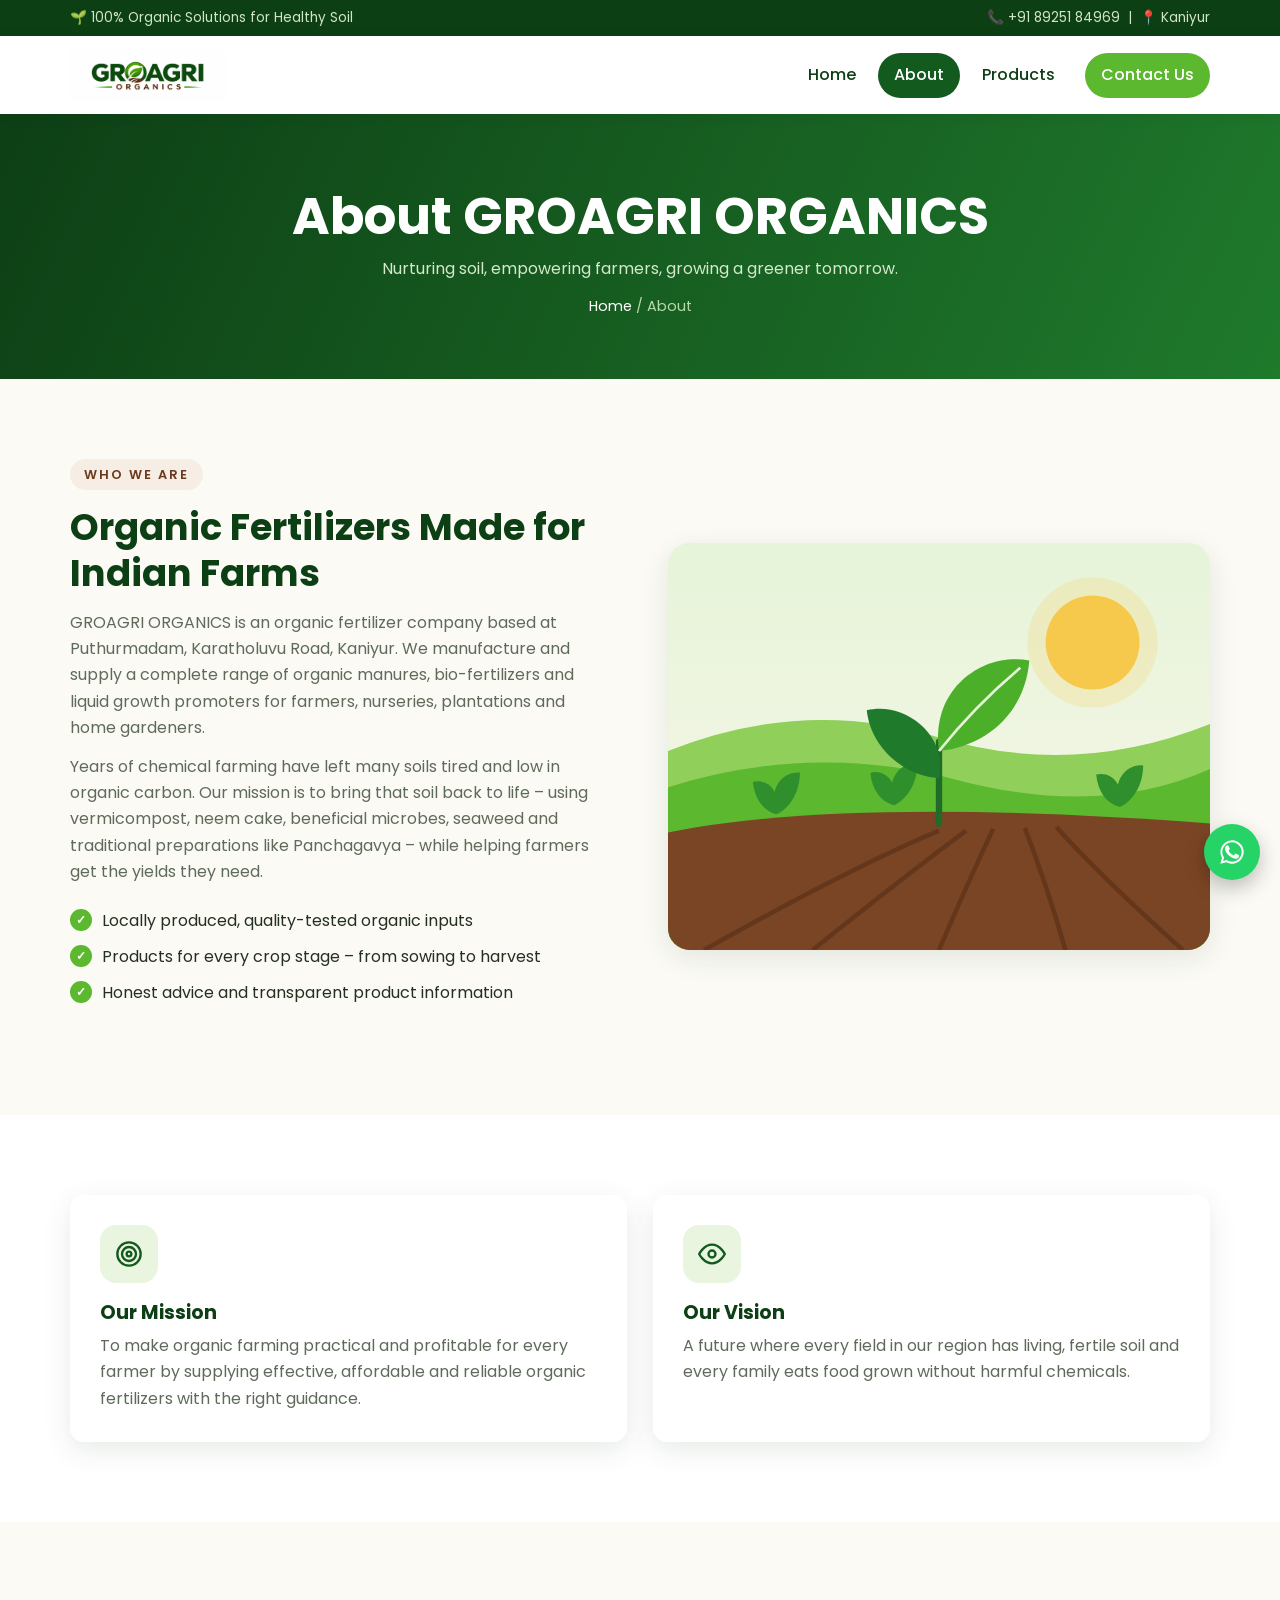
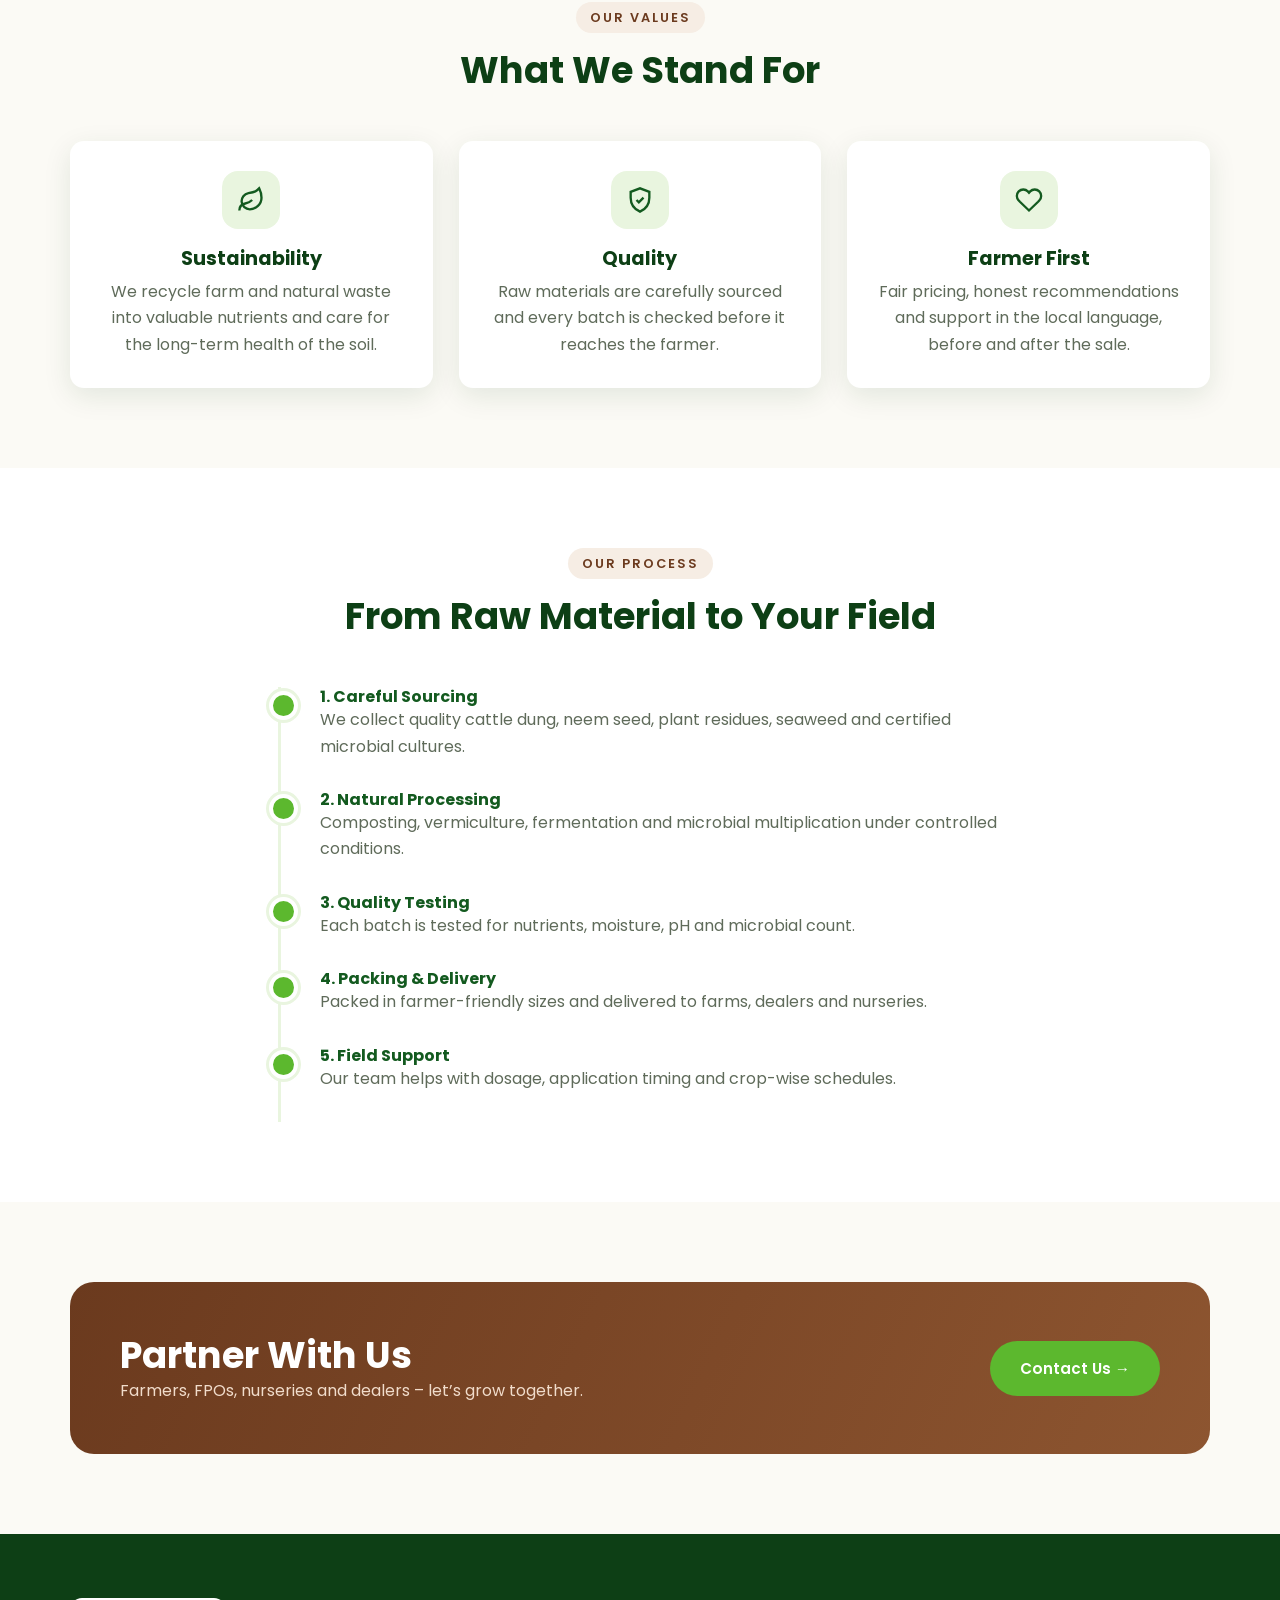
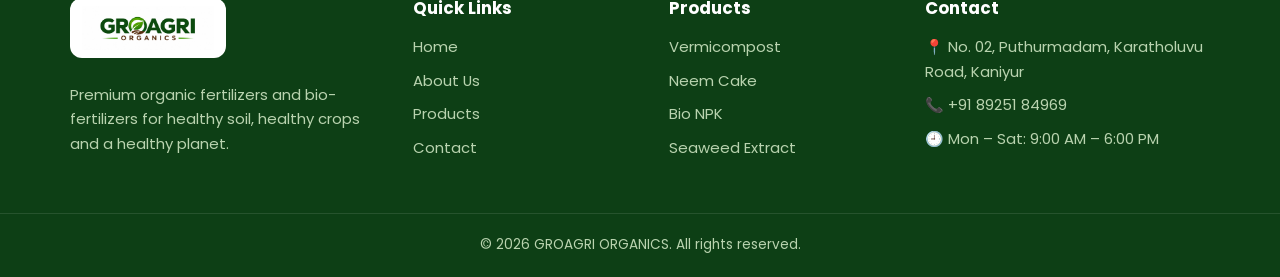
==== about.html @ 715eb285 "Add GROAGRI ORGANICS static website Four responsive pages (Home, About, Products, Contact) with logo" ====
<!DOCTYPE html>
<html lang="en">
<head>
  <meta charset="UTF-8">
  <meta name="viewport" content="width=device-width, initial-scale=1.0">
  <title>About Us | GROAGRI ORGANICS</title>
  <meta name="description" content="Learn about GROAGRI ORGANICS, Kaniyur – our mission, values and process for producing quality organic fertilizers.">
  <link rel="icon" href="images/logo.png">
  <link rel="preconnect" href="https://fonts.googleapis.com">
  <link href="https://fonts.googleapis.com/css2?family=Poppins:wght@400;500;600;700&display=swap" rel="stylesheet">
  <link rel="stylesheet" href="css/style.css">
</head>
<body>

  <div class="topbar">
    <div class="container">
      <span class="tb-left">🌱 100% Organic Solutions for Healthy Soil</span>
      <span>📞 <a href="tel:+918925184969">+91 89251 84969</a> &nbsp;|&nbsp; 📍 Kaniyur</span>
    </div>
  </div>

  <header class="header">
    <div class="container">
      <a href="index.html" class="logo"><img src="images/logo.png" alt="GROAGRI ORGANICS logo"></a>
      <button class="menu-toggle" aria-label="Open menu" aria-expanded="false"><span></span></button>
      <nav class="nav">
        <ul>
          <li><a href="index.html">Home</a></li>
          <li><a href="about.html" class="active">About</a></li>
          <li><a href="products.html">Products</a></li>
          <li><a href="contact.html" class="nav-cta">Contact Us</a></li>
        </ul>
      </nav>
    </div>
  </header>

  <main>
    <section class="page-banner">
      <div class="container">
        <h1>About GROAGRI ORGANICS</h1>
        <p>Nurturing soil, empowering farmers, growing a greener tomorrow.</p>
        <div class="breadcrumb"><a href="index.html">Home</a> / About</div>
      </div>
    </section>

    <section class="section">
      <div class="container split">
        <div class="reveal">
          <span class="eyebrow">Who We Are</span>
          <h2>Organic Fertilizers Made for Indian Farms</h2>
          <p style="margin-top:14px">GROAGRI ORGANICS is an organic fertilizer company based at Puthurmadam, Karatholuvu Road, Kaniyur. We manufacture and supply a complete range of organic manures, bio-fertilizers and liquid growth promoters for farmers, nurseries, plantations and home gardeners.</p>
          <p style="margin-top:12px">Years of chemical farming have left many soils tired and low in organic carbon. Our mission is to bring that soil back to life – using vermicompost, neem cake, beneficial microbes, seaweed and traditional preparations like Panchagavya – while helping farmers get the yields they need.</p>
          <ul class="check-list">
            <li>Locally produced, quality-tested organic inputs</li>
            <li>Products for every crop stage – from sowing to harvest</li>
            <li>Honest advice and transparent product information</li>
          </ul>
        </div>
        <div class="split-img reveal"><img src="images/farm.svg" alt="Illustration of healthy green farm fields"></div>
      </div>
    </section>

    <section class="section section-alt">
      <div class="container">
        <div class="grid grid-2">
          <div class="card reveal">
            <div class="icon"><svg viewBox="0 0 24 24" fill="none" stroke="currentColor" stroke-width="2"><circle cx="12" cy="12" r="10"/><circle cx="12" cy="12" r="6"/><circle cx="12" cy="12" r="2"/></svg></div>
            <h3>Our Mission</h3>
            <p>To make organic farming practical and profitable for every farmer by supplying effective, affordable and reliable organic fertilizers with the right guidance.</p>
          </div>
          <div class="card reveal">
            <div class="icon"><svg viewBox="0 0 24 24" fill="none" stroke="currentColor" stroke-width="2"><path d="M1 12s4-8 11-8 11 8 11 8-4 8-11 8-11-8-11-8z"/><circle cx="12" cy="12" r="3"/></svg></div>
            <h3>Our Vision</h3>
            <p>A future where every field in our region has living, fertile soil and every family eats food grown without harmful chemicals.</p>
          </div>
        </div>
      </div>
    </section>

    <section class="section">
      <div class="container">
        <div class="section-head reveal">
          <span class="eyebrow">Our Values</span>
          <h2>What We Stand For</h2>
        </div>
        <div class="grid grid-3">
          <div class="card value-card reveal">
            <div class="icon"><svg viewBox="0 0 24 24" fill="none" stroke="currentColor" stroke-width="2"><path d="M11 20A7 7 0 0 1 9.8 6.1C15.5 5 17 4.48 19 2c1 2 2 4.18 2 8 0 5.5-4.78 10-10 10Z"/><path d="M2 21c0-3 1.85-5.36 5.08-6C9.5 14.52 12 13 13 12"/></svg></div>
            <h3>Sustainability</h3>
            <p>We recycle farm and natural waste into valuable nutrients and care for the long-term health of the soil.</p>
          </div>
          <div class="card value-card reveal">
            <div class="icon"><svg viewBox="0 0 24 24" fill="none" stroke="currentColor" stroke-width="2"><path d="M12 22c5.5-2.5 8-6 8-12V5l-8-3-8 3v5c0 6 2.5 9.5 8 12Z"/><path d="m9 12 2 2 4-4"/></svg></div>
            <h3>Quality</h3>
            <p>Raw materials are carefully sourced and every batch is checked before it reaches the farmer.</p>
          </div>
          <div class="card value-card reveal">
            <div class="icon"><svg viewBox="0 0 24 24" fill="none" stroke="currentColor" stroke-width="2"><path d="M20.8 4.6a5.5 5.5 0 0 0-7.8 0L12 5.7l-1-1.1a5.5 5.5 0 0 0-7.8 7.8l1 1.1L12 21l7.8-7.5 1-1.1a5.5 5.5 0 0 0 0-7.8z"/></svg></div>
            <h3>Farmer First</h3>
            <p>Fair pricing, honest recommendations and support in the local language, before and after the sale.</p>
          </div>
        </div>
      </div>
    </section>

    <section class="section section-alt">
      <div class="container">
        <div class="section-head reveal">
          <span class="eyebrow">Our Process</span>
          <h2>From Raw Material to Your Field</h2>
        </div>
        <div class="timeline">
          <div class="tl-item reveal"><h4>1. Careful Sourcing</h4><p>We collect quality cattle dung, neem seed, plant residues, seaweed and certified microbial cultures.</p></div>
          <div class="tl-item reveal"><h4>2. Natural Processing</h4><p>Composting, vermiculture, fermentation and microbial multiplication under controlled conditions.</p></div>
          <div class="tl-item reveal"><h4>3. Quality Testing</h4><p>Each batch is tested for nutrients, moisture, pH and microbial count.</p></div>
          <div class="tl-item reveal"><h4>4. Packing &amp; Delivery</h4><p>Packed in farmer-friendly sizes and delivered to farms, dealers and nurseries.</p></div>
          <div class="tl-item reveal"><h4>5. Field Support</h4><p>Our team helps with dosage, application timing and crop-wise schedules.</p></div>
        </div>
      </div>
    </section>

    <section class="section">
      <div class="container">
        <div class="cta-band reveal">
          <div>
            <h2>Partner With Us</h2>
            <p>Farmers, FPOs, nurseries and dealers – let&rsquo;s grow together.</p>
          </div>
          <a href="contact.html" class="btn btn-primary">Contact Us →</a>
        </div>
      </div>
    </section>
  </main>

  <footer class="footer">
    <div class="container footer-grid">
      <div>
        <a href="index.html" class="footer-logo"><img src="images/logo.png" alt="GROAGRI ORGANICS"></a>
        <p>Premium organic fertilizers and bio-fertilizers for healthy soil, healthy crops and a healthy planet.</p>
      </div>
      <div>
        <h4>Quick Links</h4>
        <ul>
          <li><a href="index.html">Home</a></li>
          <li><a href="about.html">About Us</a></li>
          <li><a href="products.html">Products</a></li>
          <li><a href="contact.html">Contact</a></li>
        </ul>
      </div>
      <div>
        <h4>Products</h4>
        <ul>
          <li><a href="products.html#grovermi-gold">Vermicompost</a></li>
          <li><a href="products.html#neemshield">Neem Cake</a></li>
          <li><a href="products.html#bio-npk">Bio NPK</a></li>
          <li><a href="products.html#seagro">Seaweed Extract</a></li>
        </ul>
      </div>
      <div>
        <h4>Contact</h4>
        <ul>
          <li>📍 No. 02, Puthurmadam, Karatholuvu Road, Kaniyur</li>
          <li>📞 <a href="tel:+918925184969">+91 89251 84969</a></li>
          <li>🕘 Mon – Sat: 9:00 AM – 6:00 PM</li>
        </ul>
      </div>
    </div>
    <div class="footer-bottom">© <span id="year">2026</span> GROAGRI ORGANICS. All rights reserved.</div>
  </footer>

  <a href="https://wa.me/918925184969" class="float-call" target="_blank" rel="noopener" aria-label="Chat on WhatsApp">
    <svg viewBox="0 0 24 24" fill="currentColor"><path d="M17.5 14.4c-.3-.1-1.8-.9-2-1-.3-.1-.5-.1-.7.1-.2.3-.8 1-.9 1.2-.2.2-.3.2-.6.1-.3-.1-1.3-.5-2.4-1.5-.9-.8-1.5-1.8-1.7-2.1-.2-.3 0-.5.1-.6l.4-.5c.2-.2.2-.3.3-.5.1-.2 0-.4 0-.5l-.9-2.2c-.2-.6-.5-.5-.7-.5h-.6c-.2 0-.5.1-.8.4-.3.3-1 1-1 2.5s1.1 2.9 1.2 3.1c.1.2 2.1 3.2 5.1 4.5 2.5 1 3 .8 3.6.8.6-.1 1.8-.7 2-1.4.2-.7.2-1.3.2-1.4-.1-.2-.3-.3-.6-.4zM12 2a10 10 0 0 0-8.6 15l-1.4 5 5.1-1.3A10 10 0 1 0 12 2zm0 18.3c-1.5 0-3-.4-4.3-1.2l-.3-.2-3 .8.8-2.9-.2-.3A8.3 8.3 0 1 1 12 20.3z"/></svg>
  </a>

  <script src="js/products.js"></script>
  <script src="js/main.js"></script>
</body>
</html>
---- css/style.css ----
/* GROAGRI ORGANICS – main stylesheet */
:root {
  --green-900: #0d3f15;
  --green-800: #135a1f;
  --green-600: #1f7a2c;
  --leaf: #5cb82e;
  --leaf-light: #e9f5df;
  --brown: #6b3a1e;
  --brown-light: #f6ede4;
  --cream: #fbfaf5;
  --text: #24301f;
  --muted: #5f6b5a;
  --white: #ffffff;
  --radius: 14px;
  --shadow: 0 8px 28px rgba(13, 63, 21, 0.10);
  --max: 1180px;
}

* { box-sizing: border-box; margin: 0; padding: 0; }
html { scroll-behavior: smooth; }
body {
  font-family: "Poppins", "Segoe UI", Arial, sans-serif;
  color: var(--text);
  background: var(--cream);
  line-height: 1.65;
  font-size: 16px;
}
img { max-width: 100%; display: block; }
a { color: var(--green-600); text-decoration: none; }
h1, h2, h3, h4 { color: var(--green-900); line-height: 1.25; font-weight: 700; }
h1 { font-size: clamp(2rem, 4.5vw, 3.2rem); }
h2 { font-size: clamp(1.6rem, 3.2vw, 2.3rem); }
h3 { font-size: 1.2rem; }
p { color: var(--muted); }

.container { width: 100%; max-width: var(--max); margin: 0 auto; padding: 0 20px; }
.section { padding: 80px 0; }
.section-alt { background: var(--white); }
.section-head { text-align: center; max-width: 680px; margin: 0 auto 48px; }
.section-head p { margin-top: 12px; }
.eyebrow {
  display: inline-block;
  font-size: .8rem; font-weight: 600; letter-spacing: 2px; text-transform: uppercase;
  color: var(--brown); background: var(--brown-light);
  padding: 5px 14px; border-radius: 30px; margin-bottom: 14px;
}

/* Buttons */
.btn {
  display: inline-flex; align-items: center; gap: 8px;
  padding: 13px 28px; border-radius: 40px; font-weight: 600; font-size: .95rem;
  border: 2px solid transparent; cursor: pointer; transition: all .25s ease;
  font-family: inherit;
}
.btn-primary { background: var(--leaf); color: var(--white); }
.btn-primary:hover { background: var(--green-600); transform: translateY(-2px); }
.btn-outline { border-color: var(--white); color: var(--white); }
.btn-outline:hover { background: var(--white); color: var(--green-800); }
.btn-dark { background: var(--green-800); color: var(--white); }
.btn-dark:hover { background: var(--green-900); }

/* Top bar */
.topbar { background: var(--green-900); color: #cfe5c6; font-size: .85rem; }
.topbar .container { display: flex; justify-content: space-between; gap: 12px; padding-top: 7px; padding-bottom: 7px; flex-wrap: wrap; }
.topbar a { color: #cfe5c6; }
.topbar a:hover { color: var(--white); }

/* Header */
.header {
  position: sticky; top: 0; z-index: 100;
  background: rgba(255, 255, 255, .97);
  box-shadow: 0 2px 14px rgba(0, 0, 0, .06);
}
.header .container { display: flex; align-items: center; justify-content: space-between; height: 78px; }
.logo img { height: 52px; width: auto; }
.nav ul { display: flex; list-style: none; gap: 6px; align-items: center; }
.nav a {
  display: block; padding: 9px 16px; border-radius: 30px;
  color: var(--green-900); font-weight: 500; transition: .2s;
}
.nav a:hover { background: var(--leaf-light); }
.nav a.active { background: var(--green-800); color: var(--white); }
.nav .nav-cta { background: var(--leaf); color: var(--white); margin-left: 8px; }
.nav .nav-cta:hover { background: var(--green-600); }

.menu-toggle {
  display: none; background: none; border: 0; cursor: pointer;
  width: 44px; height: 44px; border-radius: 10px; position: relative;
}
.menu-toggle span, .menu-toggle span::before, .menu-toggle span::after {
  position: absolute; left: 11px; width: 22px; height: 2px; background: var(--green-900);
  transition: .3s; content: "";
}
.menu-toggle span { top: 21px; }
.menu-toggle span::before { top: -7px; left: 0; }
.menu-toggle span::after { top: 7px; left: 0; }
.menu-open .menu-toggle span { background: transparent; }
.menu-open .menu-toggle span::before { top: 0; transform: rotate(45deg); }
.menu-open .menu-toggle span::after { top: 0; transform: rotate(-45deg); }

/* Hero */
.hero {
  position: relative; color: var(--white); overflow: hidden;
  background:
    linear-gradient(115deg, rgba(13, 63, 21, .94) 0%, rgba(19, 90, 31, .85) 55%, rgba(107, 58, 30, .75) 100%),
    radial-gradient(circle at 80% 30%, #7ccf3a 0, transparent 50%),
    var(--green-800);
}
.hero::after {
  content: ""; position: absolute; left: 0; right: 0; bottom: -1px; height: 70px;
  background: var(--cream);
  clip-path: ellipse(75% 100% at 50% 100%);
}
.hero .container { position: relative; z-index: 1; display: grid; grid-template-columns: 1.1fr .9fr; gap: 40px; align-items: center; padding-top: 90px; padding-bottom: 130px; }
.hero h1 { color: var(--white); margin-bottom: 18px; }
.hero h1 span { color: #a6e36f; }
.hero p { color: #dcebd5; font-size: 1.08rem; max-width: 560px; margin-bottom: 30px; }
.hero-actions { display: flex; gap: 14px; flex-wrap: wrap; }
.hero-art { display: flex; justify-content: center; }
.hero-art .circle {
  width: min(380px, 80vw); aspect-ratio: 1; border-radius: 50%;
  background: rgba(255, 255, 255, .08); border: 2px dashed rgba(255, 255, 255, .25);
  display: grid; place-items: center; position: relative;
}
.hero-art .circle img { width: 72%; border-radius: 22px; box-shadow: 0 20px 50px rgba(0, 0, 0, .3); }
.hero-badge {
  position: absolute; background: var(--white); color: var(--green-900);
  padding: 10px 16px; border-radius: 12px; font-weight: 600; font-size: .85rem;
  box-shadow: var(--shadow);
}
.hero-badge.b1 { top: 10%; left: -6%; }
.hero-badge.b2 { bottom: 10%; right: -6%; }

/* Page banner (inner pages) */
.page-banner {
  background: linear-gradient(115deg, var(--green-900), var(--green-600));
  color: var(--white); text-align: center; padding: 70px 0 60px;
}
.page-banner h1 { color: var(--white); }
.page-banner p { color: #d5e9cc; margin-top: 8px; }
.breadcrumb { font-size: .9rem; margin-top: 12px; color: #b8d9ab; }
.breadcrumb a { color: #fff; }

/* Grids & cards */
.grid { display: grid; gap: 26px; }
.grid-2 { grid-template-columns: repeat(2, 1fr); }
.grid-3 { grid-template-columns: repeat(3, 1fr); }
.grid-4 { grid-template-columns: repeat(4, 1fr); }

.card {
  background: var(--white); border-radius: var(--radius); padding: 30px;
  box-shadow: var(--shadow); transition: transform .25s;
}
.card:hover { transform: translateY(-5px); }
.icon {
  width: 58px; height: 58px; border-radius: 16px; display: grid; place-items: center;
  background: var(--leaf-light); color: var(--green-800); margin-bottom: 18px;
}
.icon svg { width: 28px; height: 28px; }
.card h3 { margin-bottom: 8px; }

/* Stats */
.stats { background: var(--green-800); color: var(--white); padding: 50px 0; }
.stats .grid { text-align: center; }
.stat strong { display: block; font-size: 2.3rem; color: #a6e36f; }
.stat span { color: #d5e9cc; }

/* Split section */
.split { display: grid; grid-template-columns: 1fr 1fr; gap: 56px; align-items: center; }
.split-img {
  border-radius: 22px; overflow: hidden; background: var(--leaf-light);
  box-shadow: var(--shadow);
}
.check-list { list-style: none; margin: 22px 0 28px; }
.check-list li { padding-left: 32px; position: relative; margin-bottom: 10px; color: var(--text); }
.check-list li::before {
  content: "✓"; position: absolute; left: 0; top: 1px;
  width: 22px; height: 22px; border-radius: 50%; background: var(--leaf);
  color: var(--white); font-size: .75rem; display: grid; place-items: center; font-weight: 700;
}

/* Product cards */
.product-card {
  background: var(--white); border-radius: var(--radius); overflow: hidden;
  box-shadow: var(--shadow); display: flex; flex-direction: column; transition: transform .25s;
}
.product-card:hover { transform: translateY(-5px); }
.product-card .thumb { background: var(--leaf-light); aspect-ratio: 1 / .8; overflow: hidden; }
.product-card .thumb img { width: 100%; height: 100%; object-fit: cover; }
.product-card .body { padding: 22px 24px 26px; display: flex; flex-direction: column; flex: 1; }
.tag {
  align-self: flex-start; font-size: .72rem; font-weight: 600; letter-spacing: 1px; text-transform: uppercase;
  color: var(--brown); background: var(--brown-light); padding: 3px 10px; border-radius: 20px; margin-bottom: 10px;
}
.product-card h3 { margin-bottom: 8px; }
.product-card p { font-size: .94rem; }
.product-card .btn { margin-top: auto; align-self: flex-start; padding: 10px 22px; }
.product-card .body > p { margin-bottom: 16px; }

/* Product detail (products page) */
.filters { display: flex; flex-wrap: wrap; gap: 10px; justify-content: center; margin-bottom: 40px; }
.filter-btn {
  border: 2px solid var(--green-800); background: transparent; color: var(--green-800);
  padding: 8px 20px; border-radius: 30px; font-weight: 600; cursor: pointer; font-family: inherit;
}
.filter-btn.active, .filter-btn:hover { background: var(--green-800); color: var(--white); }

.product-detail {
  display: grid; grid-template-columns: 340px 1fr; gap: 36px;
  background: var(--white); border-radius: 20px; box-shadow: var(--shadow);
  padding: 30px; margin-bottom: 32px; scroll-margin-top: 100px;
}
.product-detail .thumb { width: 100%; border-radius: 16px; overflow: hidden; background: var(--leaf-light); align-self: start; }
.product-detail .thumb img, .split-img img, .hero-art img { width: 100%; height: auto; }
.product-detail > div { min-width: 0; }
.product-detail h2 { font-size: 1.6rem; margin-bottom: 4px; }
.product-detail .sub { color: var(--brown); font-weight: 600; margin-bottom: 14px; }
.meta { display: flex; flex-wrap: wrap; gap: 10px; margin: 16px 0 6px; }
.meta span {
  background: var(--leaf-light); color: var(--green-900); font-size: .85rem;
  padding: 6px 14px; border-radius: 20px;
}
.detail-cols { display: grid; grid-template-columns: 1fr 1fr; gap: 28px; margin-top: 18px; }
.detail-cols h4 { font-size: 1rem; margin-bottom: 8px; }
.detail-cols .check-list { margin: 0; }
.detail-cols .check-list li { font-size: .93rem; }
.disclosure {
  margin-top: 20px; background: #fff8ec; border-left: 4px solid #e0a03a;
  padding: 14px 18px; border-radius: 8px; font-size: .88rem;
}
.disclosure strong { color: #8a5a10; }
.disclosure p { color: #6b5532; }
.general-disclaimer {
  background: var(--white); border: 1px solid #ecdcc0; border-radius: 16px; padding: 26px 30px;
}
.general-disclaimer h3 { margin-bottom: 10px; color: var(--brown); }
.general-disclaimer li { color: var(--muted); margin: 0 0 6px 20px; font-size: .93rem; }

/* Timeline / values */
.value-card { text-align: center; }
.value-card .icon { margin: 0 auto 18px; }

.timeline { position: relative; max-width: 760px; margin: 0 auto; }
.timeline::before { content: ""; position: absolute; left: 18px; top: 0; bottom: 0; width: 3px; background: var(--leaf-light); }
.tl-item { position: relative; padding: 0 0 30px 60px; }
.tl-item::before {
  content: ""; position: absolute; left: 9px; top: 4px; width: 21px; height: 21px;
  border-radius: 50%; background: var(--leaf); border: 4px solid var(--white); box-shadow: 0 0 0 3px var(--leaf-light);
}
.tl-item h4 { color: var(--green-800); }

/* CTA band */
.cta-band {
  background: linear-gradient(115deg, var(--brown), #8d5530);
  border-radius: 24px; padding: 50px; color: var(--white);
  display: flex; align-items: center; justify-content: space-between; gap: 24px; flex-wrap: wrap;
}
.cta-band h2 { color: var(--white); }
.cta-band p { color: #f1dccb; }

/* Contact */
.contact-grid { display: grid; grid-template-columns: .9fr 1.1fr; gap: 36px; }
.info-item { display: flex; gap: 16px; margin-bottom: 24px; }
.info-item .icon { margin: 0; flex-shrink: 0; }
.info-item h4 { margin-bottom: 2px; }
.form-card { background: var(--white); border-radius: 20px; padding: 34px; box-shadow: var(--shadow); }
.form-row { display: grid; grid-template-columns: 1fr 1fr; gap: 18px; }
.form-group { margin-bottom: 18px; }
.form-group label { display: block; font-weight: 600; font-size: .9rem; margin-bottom: 6px; color: var(--green-900); }
.form-group input, .form-group select, .form-group textarea {
  width: 100%; padding: 12px 14px; border: 1.5px solid #d5dfcd; border-radius: 10px;
  font-family: inherit; font-size: .95rem; background: var(--cream); transition: border .2s;
}
.form-group input:focus, .form-group select:focus, .form-group textarea:focus {
  outline: none; border-color: var(--leaf); background: var(--white);
}
.form-note { font-size: .82rem; margin-top: 12px; }
.form-success {
  display: none; margin-top: 16px; background: var(--leaf-light); color: var(--green-900);
  padding: 12px 16px; border-radius: 10px; font-weight: 500;
}
.map-wrap { border-radius: 20px; overflow: hidden; box-shadow: var(--shadow); margin-top: 50px; }
.map-wrap iframe { width: 100%; height: 380px; border: 0; display: block; }

/* Footer */
.footer { background: var(--green-900); color: #b9d3af; padding: 64px 0 0; margin-top: 0; }
.footer-grid { display: grid; grid-template-columns: 1.4fr 1fr 1fr 1.3fr; gap: 36px; }
.footer h4 { color: var(--white); margin-bottom: 16px; font-size: 1.05rem; }
.footer p, .footer li { color: #b9d3af; font-size: .93rem; }
.footer ul { list-style: none; }
.footer li { margin-bottom: 9px; }
.footer a { color: #b9d3af; }
.footer a:hover { color: var(--white); }
.footer-logo { background: var(--white); border-radius: 12px; padding: 8px 12px; display: inline-block; margin-bottom: 16px; }
.footer-logo img { height: 44px; }
.footer-bottom {
  border-top: 1px solid rgba(255, 255, 255, .1); margin-top: 44px; padding: 20px 0;
  text-align: center; font-size: .85rem;
}

/* Floating WhatsApp/Call */
.float-call {
  position: fixed; right: 20px; bottom: 20px; z-index: 90;
  width: 56px; height: 56px; border-radius: 50%; background: #25d366; color: #fff;
  display: grid; place-items: center; box-shadow: 0 8px 20px rgba(0, 0, 0, .25);
}
.float-call svg { width: 28px; height: 28px; }

/* Reveal animation */
.reveal { opacity: 0; transform: translateY(24px); transition: opacity .7s ease, transform .7s ease; }
.reveal.visible { opacity: 1; transform: none; }
@media (prefers-reduced-motion: reduce) {
  .reveal { opacity: 1; transform: none; transition: none; }
  html { scroll-behavior: auto; }
}

/* ---------- Responsive ---------- */
@media (max-width: 1024px) {
  .grid-4 { grid-template-columns: repeat(2, 1fr); }
  .footer-grid { grid-template-columns: 1fr 1fr; }
  .product-detail { grid-template-columns: 260px 1fr; }
}

@media (max-width: 860px) {
  .menu-toggle { display: block; }
  .nav {
    position: absolute; top: 78px; left: 0; right: 0; background: var(--white);
    box-shadow: 0 12px 20px rgba(0, 0, 0, .08);
    max-height: 0; overflow: hidden; transition: max-height .35s ease;
  }
  .menu-open .nav { max-height: 400px; }
  .nav ul { flex-direction: column; align-items: stretch; padding: 12px 20px 20px; gap: 4px; }
  .nav .nav-cta { margin-left: 0; text-align: center; }

  .hero .container { grid-template-columns: 1fr; text-align: center; padding-top: 60px; }
  .hero p { margin-left: auto; margin-right: auto; }
  .hero-actions { justify-content: center; }
  .hero-badge.b1 { left: 0; }
  .hero-badge.b2 { right: 0; }

  .grid-3, .grid-2 { grid-template-columns: 1fr 1fr; }
  .split, .contact-grid { grid-template-columns: 1fr; gap: 36px; }
  .product-detail { grid-template-columns: 1fr; }
  .product-detail .thumb { max-width: 340px; margin: 0 auto; }
  .detail-cols { grid-template-columns: 1fr; gap: 18px; }
  .cta-band { padding: 36px 28px; text-align: center; justify-content: center; }
}

@media (max-width: 600px) {
  .section { padding: 56px 0; }
  .grid-2, .grid-3, .grid-4 { grid-template-columns: 1fr; }
  .stats .grid { grid-template-columns: 1fr 1fr; }
  .footer-grid { grid-template-columns: 1fr; }
  .form-row { grid-template-columns: 1fr; gap: 0; }
  .form-card, .product-detail { padding: 22px; }
  .topbar .container { justify-content: center; text-align: center; }
  .topbar .tb-left { display: none; }
  .logo img { height: 42px; }
  .map-wrap iframe { height: 300px; }
}
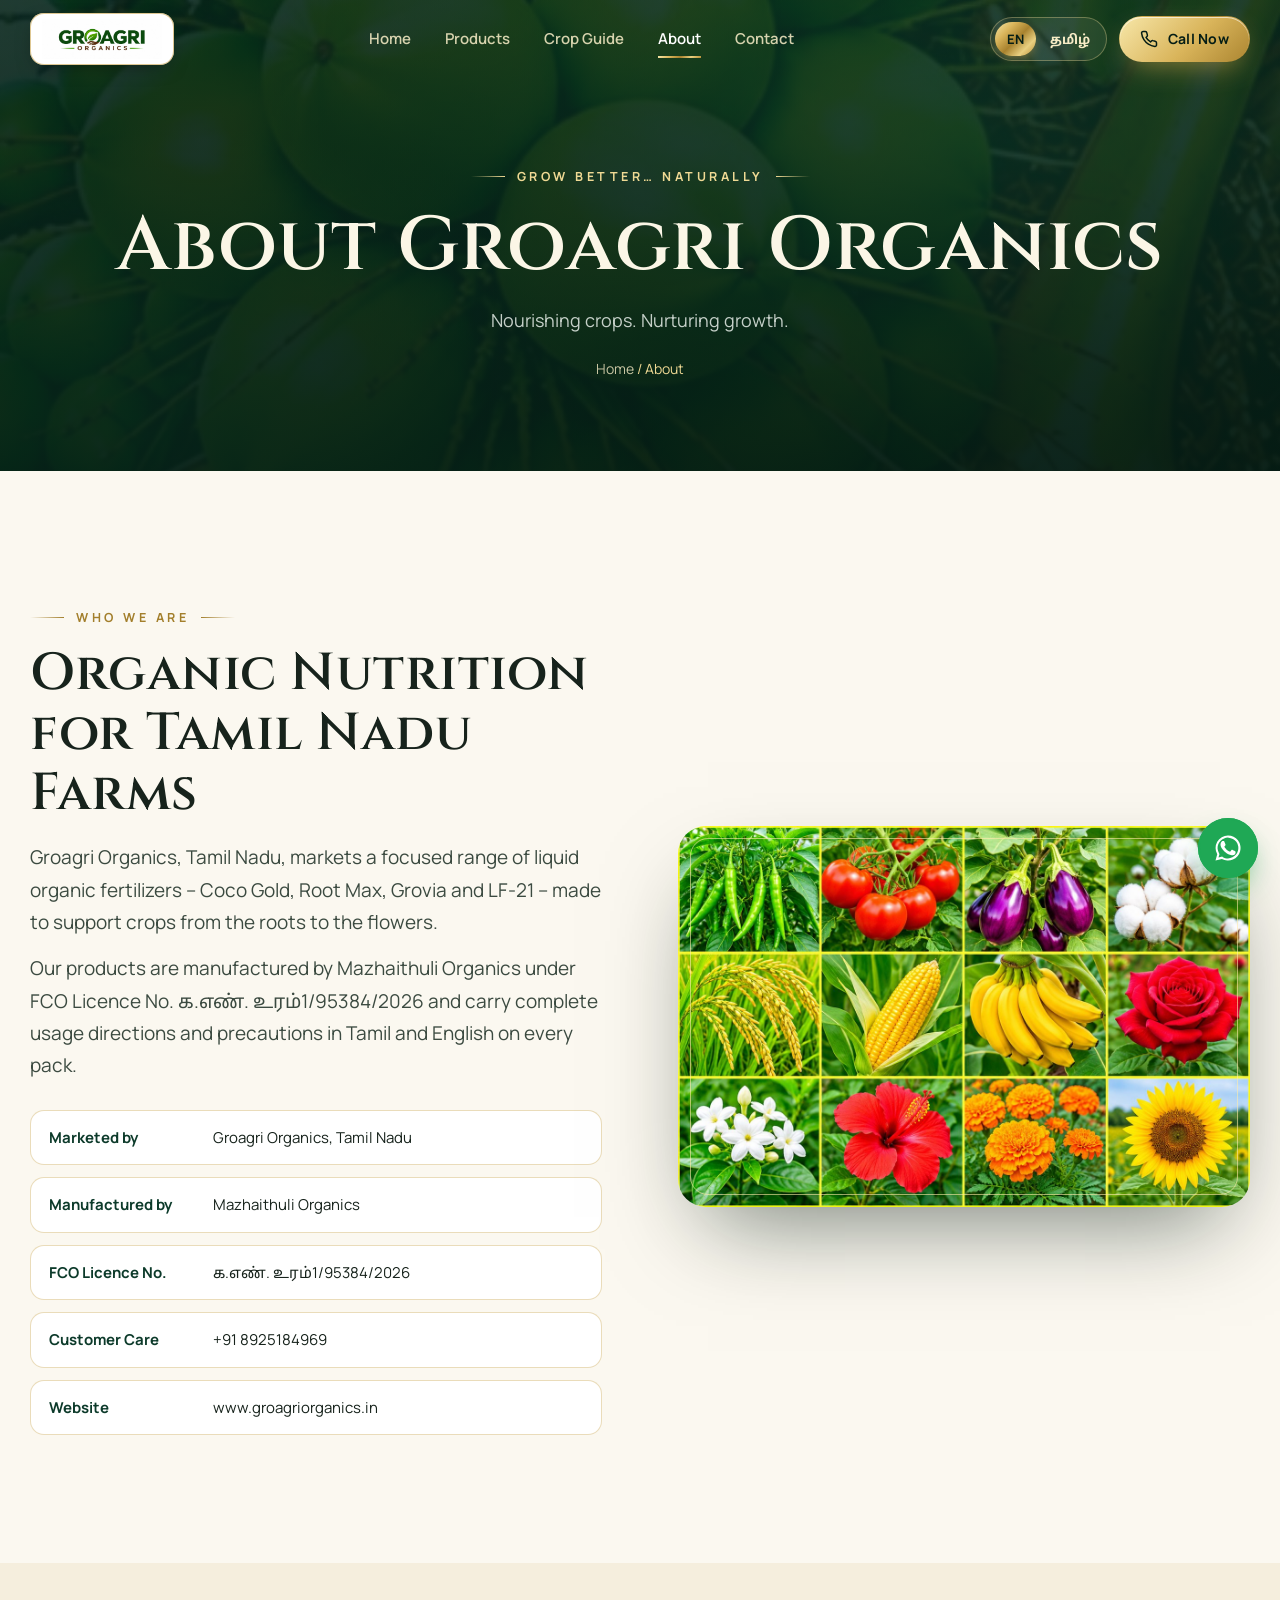
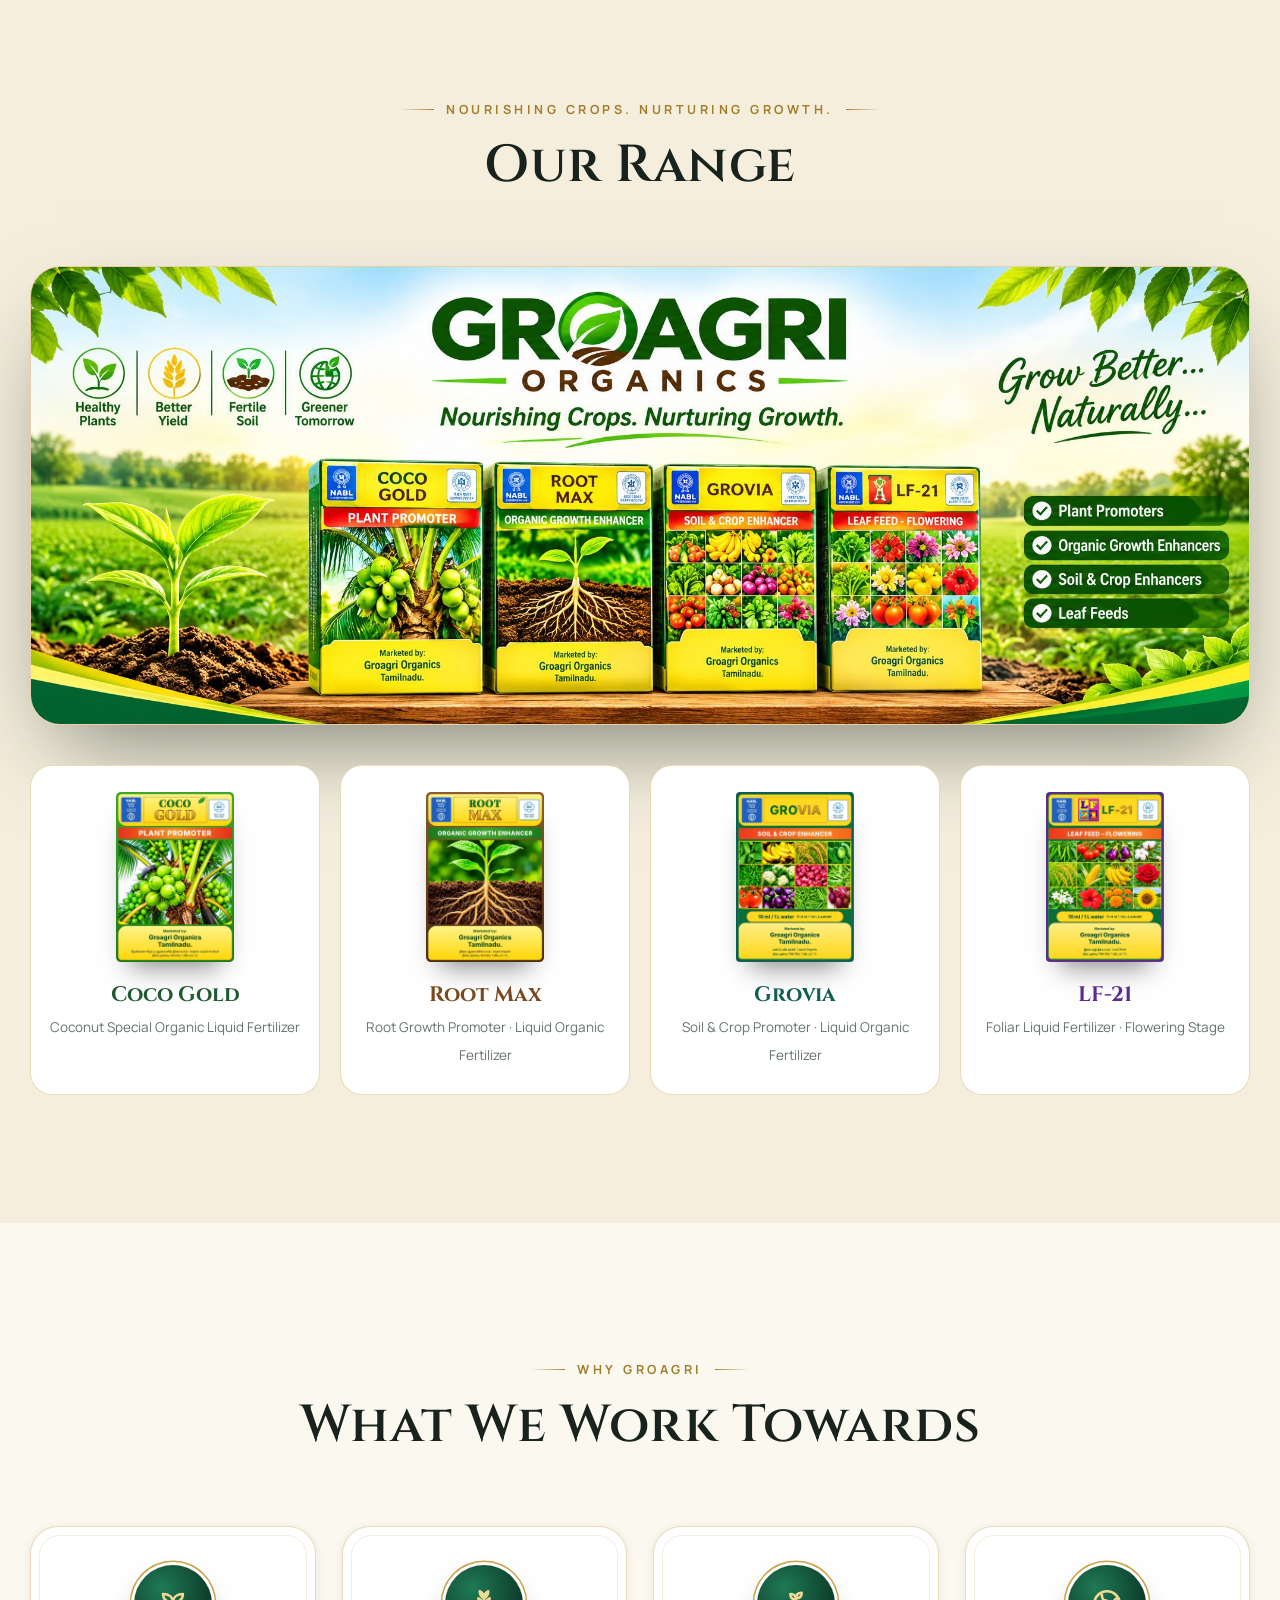
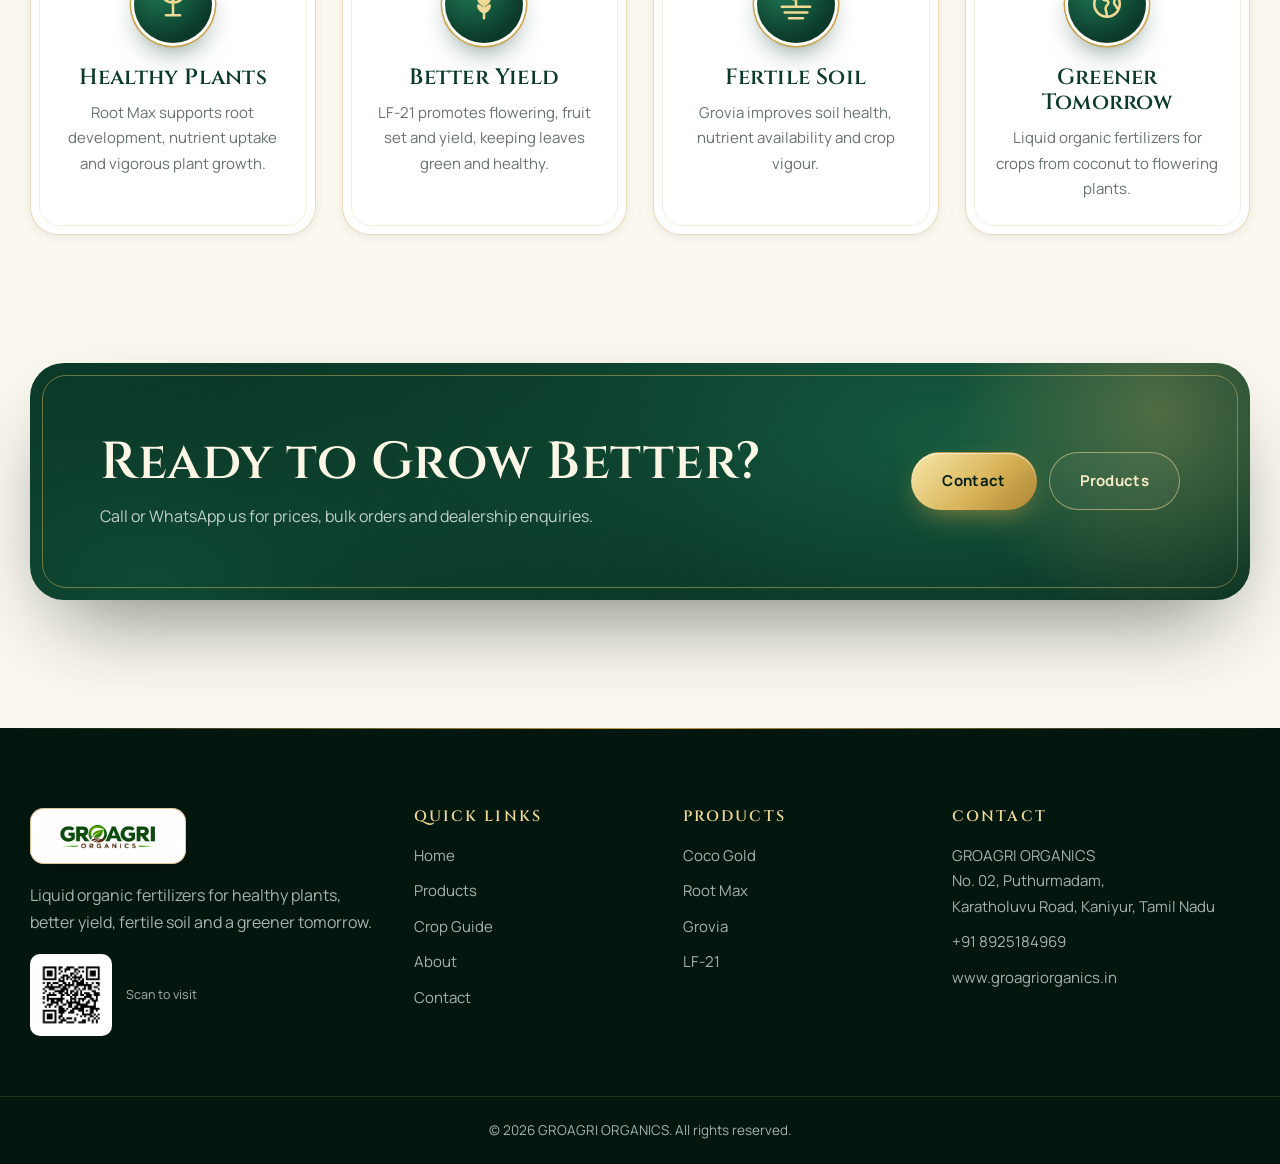
==== commit ae7a4f5a: "Redesign site: royal theme, 3D product views, English/Tamil - Replace placeholder catalogue with the" ====
--- a/about.html
+++ b/about.html
@@ -1,178 +1,93 @@
 <!DOCTYPE html>
-<html lang="en">
+<html lang="en" class="no-js">
 <head>
   <meta charset="UTF-8">
-  <meta name="viewport" content="width=device-width, initial-scale=1.0">
-  <title>About Us | GROAGRI ORGANICS</title>
-  <meta name="description" content="Learn about GROAGRI ORGANICS, Kaniyur – our mission, values and process for producing quality organic fertilizers.">
+  <meta name="viewport" content="width=device-width, initial-scale=1.0, viewport-fit=cover">
+  <title>About | GROAGRI ORGANICS</title>
+  <meta name="description" content="About GROAGRI ORGANICS, Tamil Nadu – marketer of Coco Gold, Root Max, Grovia and LF-21 liquid organic fertilizers.">
+  <meta name="theme-color" content="#082a1f">
   <link rel="icon" href="images/logo.png">
   <link rel="preconnect" href="https://fonts.googleapis.com">
-  <link href="https://fonts.googleapis.com/css2?family=Poppins:wght@400;500;600;700&display=swap" rel="stylesheet">
+  <link rel="preconnect" href="https://fonts.gstatic.com" crossorigin>
+  <link href="https://fonts.googleapis.com/css2?family=Cinzel:wght@500;600;700&family=Cormorant+Garamond:ital,wght@1,500;1,600&family=Manrope:wght@400;500;600;700;800&family=Noto+Sans+Tamil:wght@400;500;600;700&family=Noto+Serif+Tamil:wght@500;600;700&display=swap" rel="stylesheet">
   <link rel="stylesheet" href="css/style.css">
 </head>
-<body>
+<body data-page="about" data-title="meta.title.about">
 
-  <div class="topbar">
+<main>
+  <section class="page-banner">
+    <div class="bg" style="background-image:url(images/crops/coconut.jpg)"></div>
     <div class="container">
-      <span class="tb-left">🌱 100% Organic Solutions for Healthy Soil</span>
-      <span>📞 <a href="tel:+918925184969">+91 89251 84969</a> &nbsp;|&nbsp; 📍 Kaniyur</span>
+      <span class="eyebrow" data-i18n="slogan">Grow Better… Naturally</span>
+      <h1 data-i18n="about.banner.title">About Groagri Organics</h1>
+      <p data-i18n="about.banner.lead"></p>
+      <div class="crumbs"><a href="index.html" data-i18n="nav.home">Home</a> / <span data-i18n="nav.about">About</span></div>
     </div>
-  </div>
+  </section>
 
-  <header class="header">
+  <section class="section">
+    <div class="container split">
+      <div class="reveal">
+        <span class="eyebrow" data-i18n="about.eyebrow">Who We Are</span>
+        <h2 data-i18n="about.title">Organic Nutrition for Tamil Nadu Farms</h2>
+        <p class="lead" style="margin-top:18px" data-i18n="about.p1"></p>
+        <p class="lead" style="margin-top:14px" data-i18n="about.p2"></p>
+        <ul class="facts">
+          <li><b data-i18n="prod.mktBy">Marketed by</b><span>Groagri Organics, Tamil Nadu</span></li>
+          <li><b data-i18n="prod.mfgBy">Manufactured by</b><span>Mazhaithuli Organics</span></li>
+          <li><b data-i18n="prod.licence">FCO Licence No.</b><span>க.எண். உரம்1/95384/2026</span></li>
+          <li><b data-i18n="prod.care">Customer Care</b><span><a href="tel:+918925184969">+91 8925184969</a></span></li>
+          <li><b data-i18n="prod.web">Website</b><span>www.groagriorganics.in</span></li>
+        </ul>
+      </div>
+      <div class="frame-img reveal" style="--rd:.1s"><img src="images/crops/lf21-crops.jpg" alt="Crops supported by Groagri products" loading="lazy"></div>
+    </div>
+  </section>
+
+  <section class="section section-cream">
     <div class="container">
-      <a href="index.html" class="logo"><img src="images/logo.png" alt="GROAGRI ORGANICS logo"></a>
-      <button class="menu-toggle" aria-label="Open menu" aria-expanded="false"><span></span></button>
-      <nav class="nav">
-        <ul>
-          <li><a href="index.html">Home</a></li>
-          <li><a href="about.html" class="active">About</a></li>
-          <li><a href="products.html">Products</a></li>
-          <li><a href="contact.html" class="nav-cta">Contact Us</a></li>
-        </ul>
-      </nav>
+      <div class="section-head reveal">
+        <span class="eyebrow" data-i18n="tagline">Nourishing Crops. Nurturing Growth.</span>
+        <h2 data-i18n="about.range">Our Range</h2>
+      </div>
+      <div class="banner-showcase reveal" style="margin-bottom:40px"><img src="images/banner.jpg" alt="Groagri Organics – Coco Gold, Root Max, Grovia and LF-21" loading="lazy"></div>
+      <div class="range-list" id="range-list"></div>
     </div>
-  </header>
+  </section>
 
-  <main>
-    <section class="page-banner">
-      <div class="container">
-        <h1>About GROAGRI ORGANICS</h1>
-        <p>Nurturing soil, empowering farmers, growing a greener tomorrow.</p>
-        <div class="breadcrumb"><a href="index.html">Home</a> / About</div>
+  <section class="section">
+    <div class="container">
+      <div class="section-head reveal">
+        <span class="eyebrow" data-i18n="pillars.eyebrow">Why Groagri</span>
+        <h2 data-i18n="about.promise">Our Promise</h2>
       </div>
-    </section>
+      <div class="grid grid-4">
+        <div class="pillar reveal"><div class="medallion"><svg viewBox="0 0 24 24" fill="none" stroke="currentColor" stroke-width="1.8" stroke-linecap="round" stroke-linejoin="round"><path d="M7 20h10M12 20v-9M12 11C12 7 9 5 5 5c0 4 3 6 7 6zM12 11c0-4 3-6 7-6 0 4-3 6-7 6z"/></svg></div><h3 data-i18n="p1.t"></h3><p data-i18n="p1.d"></p></div>
+        <div class="pillar reveal" style="--rd:.08s"><div class="medallion"><svg viewBox="0 0 24 24" fill="none" stroke="currentColor" stroke-width="1.8" stroke-linecap="round" stroke-linejoin="round"><path d="M12 22V8M12 8c-2-1-3-3-3-5 2 1 3 3 3 5zM12 8c2-1 3-3 3-5-2 1-3 3-3 5zM12 13c-2-1-4-2-4-5 2 1 4 2 4 5zM12 13c2-1 4-2 4-5-2 1-4 2-4 5zM12 18c-2-1-4-2-4-5 2 1 4 2 4 5zM12 18c2-1 4-2 4-5-2 1-4 2-4 5z"/></svg></div><h3 data-i18n="p2.t"></h3><p data-i18n="p2.d"></p></div>
+        <div class="pillar reveal" style="--rd:.16s"><div class="medallion"><svg viewBox="0 0 24 24" fill="none" stroke="currentColor" stroke-width="1.8" stroke-linecap="round" stroke-linejoin="round"><path d="M2 14h20M4 18h16M7 22h10M12 14V6M12 9c-2 0-4-1-4-4 2 0 4 1 4 4zM12 8c2 0 4-1 4-4-2 0-4 1-4 4z"/></svg></div><h3 data-i18n="p3.t"></h3><p data-i18n="p3.d"></p></div>
+        <div class="pillar reveal" style="--rd:.24s"><div class="medallion"><svg viewBox="0 0 24 24" fill="none" stroke="currentColor" stroke-width="1.8" stroke-linecap="round" stroke-linejoin="round"><circle cx="12" cy="12" r="9"/><path d="M8 4.5c1 2 0 3.5 1.5 4.5S13 9 13 11s-2 2-2 4 1 3 1 6M20 8c-2 0-3 1-3 3s2 2 2 4"/></svg></div><h3 data-i18n="p4.t"></h3><p data-i18n="p4.d"></p></div>
+      </div>
+    </div>
+  </section>
 
-    <section class="section">
-      <div class="container split">
-        <div class="reveal">
-          <span class="eyebrow">Who We Are</span>
-          <h2>Organic Fertilizers Made for Indian Farms</h2>
-          <p style="margin-top:14px">GROAGRI ORGANICS is an organic fertilizer company based at Puthurmadam, Karatholuvu Road, Kaniyur. We manufacture and supply a complete range of organic manures, bio-fertilizers and liquid growth promoters for farmers, nurseries, plantations and home gardeners.</p>
-          <p style="margin-top:12px">Years of chemical farming have left many soils tired and low in organic carbon. Our mission is to bring that soil back to life – using vermicompost, neem cake, beneficial microbes, seaweed and traditional preparations like Panchagavya – while helping farmers get the yields they need.</p>
-          <ul class="check-list">
-            <li>Locally produced, quality-tested organic inputs</li>
-            <li>Products for every crop stage – from sowing to harvest</li>
-            <li>Honest advice and transparent product information</li>
-          </ul>
+  <section class="section" style="padding-top:0">
+    <div class="container">
+      <div class="cta-royal reveal">
+        <div>
+          <h2 data-i18n="cta.title">Ready to Grow Better?</h2>
+          <p data-i18n="cta.lead"></p>
         </div>
-        <div class="split-img reveal"><img src="images/farm.svg" alt="Illustration of healthy green farm fields"></div>
-      </div>
-    </section>
-
-    <section class="section section-alt">
-      <div class="container">
-        <div class="grid grid-2">
-          <div class="card reveal">
-            <div class="icon"><svg viewBox="0 0 24 24" fill="none" stroke="currentColor" stroke-width="2"><circle cx="12" cy="12" r="10"/><circle cx="12" cy="12" r="6"/><circle cx="12" cy="12" r="2"/></svg></div>
-            <h3>Our Mission</h3>
-            <p>To make organic farming practical and profitable for every farmer by supplying effective, affordable and reliable organic fertilizers with the right guidance.</p>
-          </div>
-          <div class="card reveal">
-            <div class="icon"><svg viewBox="0 0 24 24" fill="none" stroke="currentColor" stroke-width="2"><path d="M1 12s4-8 11-8 11 8 11 8-4 8-11 8-11-8-11-8z"/><circle cx="12" cy="12" r="3"/></svg></div>
-            <h3>Our Vision</h3>
-            <p>A future where every field in our region has living, fertile soil and every family eats food grown without harmful chemicals.</p>
-          </div>
+        <div class="actions">
+          <a href="contact.html" class="btn btn-gold" data-i18n="nav.contact">Contact</a>
+          <a href="products.html" class="btn btn-ghost" data-i18n="nav.products">Products</a>
         </div>
       </div>
-    </section>
+    </div>
+  </section>
+</main>
 
-    <section class="section">
-      <div class="container">
-        <div class="section-head reveal">
-          <span class="eyebrow">Our Values</span>
-          <h2>What We Stand For</h2>
-        </div>
-        <div class="grid grid-3">
-          <div class="card value-card reveal">
-            <div class="icon"><svg viewBox="0 0 24 24" fill="none" stroke="currentColor" stroke-width="2"><path d="M11 20A7 7 0 0 1 9.8 6.1C15.5 5 17 4.48 19 2c1 2 2 4.18 2 8 0 5.5-4.78 10-10 10Z"/><path d="M2 21c0-3 1.85-5.36 5.08-6C9.5 14.52 12 13 13 12"/></svg></div>
-            <h3>Sustainability</h3>
-            <p>We recycle farm and natural waste into valuable nutrients and care for the long-term health of the soil.</p>
-          </div>
-          <div class="card value-card reveal">
-            <div class="icon"><svg viewBox="0 0 24 24" fill="none" stroke="currentColor" stroke-width="2"><path d="M12 22c5.5-2.5 8-6 8-12V5l-8-3-8 3v5c0 6 2.5 9.5 8 12Z"/><path d="m9 12 2 2 4-4"/></svg></div>
-            <h3>Quality</h3>
-            <p>Raw materials are carefully sourced and every batch is checked before it reaches the farmer.</p>
-          </div>
-          <div class="card value-card reveal">
-            <div class="icon"><svg viewBox="0 0 24 24" fill="none" stroke="currentColor" stroke-width="2"><path d="M20.8 4.6a5.5 5.5 0 0 0-7.8 0L12 5.7l-1-1.1a5.5 5.5 0 0 0-7.8 7.8l1 1.1L12 21l7.8-7.5 1-1.1a5.5 5.5 0 0 0 0-7.8z"/></svg></div>
-            <h3>Farmer First</h3>
-            <p>Fair pricing, honest recommendations and support in the local language, before and after the sale.</p>
-          </div>
-        </div>
-      </div>
-    </section>
-
-    <section class="section section-alt">
-      <div class="container">
-        <div class="section-head reveal">
-          <span class="eyebrow">Our Process</span>
-          <h2>From Raw Material to Your Field</h2>
-        </div>
-        <div class="timeline">
-          <div class="tl-item reveal"><h4>1. Careful Sourcing</h4><p>We collect quality cattle dung, neem seed, plant residues, seaweed and certified microbial cultures.</p></div>
-          <div class="tl-item reveal"><h4>2. Natural Processing</h4><p>Composting, vermiculture, fermentation and microbial multiplication under controlled conditions.</p></div>
-          <div class="tl-item reveal"><h4>3. Quality Testing</h4><p>Each batch is tested for nutrients, moisture, pH and microbial count.</p></div>
-          <div class="tl-item reveal"><h4>4. Packing &amp; Delivery</h4><p>Packed in farmer-friendly sizes and delivered to farms, dealers and nurseries.</p></div>
-          <div class="tl-item reveal"><h4>5. Field Support</h4><p>Our team helps with dosage, application timing and crop-wise schedules.</p></div>
-        </div>
-      </div>
-    </section>
-
-    <section class="section">
-      <div class="container">
-        <div class="cta-band reveal">
-          <div>
-            <h2>Partner With Us</h2>
-            <p>Farmers, FPOs, nurseries and dealers – let&rsquo;s grow together.</p>
-          </div>
-          <a href="contact.html" class="btn btn-primary">Contact Us →</a>
-        </div>
-      </div>
-    </section>
-  </main>
-
-  <footer class="footer">
-    <div class="container footer-grid">
-      <div>
-        <a href="index.html" class="footer-logo"><img src="images/logo.png" alt="GROAGRI ORGANICS"></a>
-        <p>Premium organic fertilizers and bio-fertilizers for healthy soil, healthy crops and a healthy planet.</p>
-      </div>
-      <div>
-        <h4>Quick Links</h4>
-        <ul>
-          <li><a href="index.html">Home</a></li>
-          <li><a href="about.html">About Us</a></li>
-          <li><a href="products.html">Products</a></li>
-          <li><a href="contact.html">Contact</a></li>
-        </ul>
-      </div>
-      <div>
-        <h4>Products</h4>
-        <ul>
-          <li><a href="products.html#grovermi-gold">Vermicompost</a></li>
-          <li><a href="products.html#neemshield">Neem Cake</a></li>
-          <li><a href="products.html#bio-npk">Bio NPK</a></li>
-          <li><a href="products.html#seagro">Seaweed Extract</a></li>
-        </ul>
-      </div>
-      <div>
-        <h4>Contact</h4>
-        <ul>
-          <li>📍 No. 02, Puthurmadam, Karatholuvu Road, Kaniyur</li>
-          <li>📞 <a href="tel:+918925184969">+91 89251 84969</a></li>
-          <li>🕘 Mon – Sat: 9:00 AM – 6:00 PM</li>
-        </ul>
-      </div>
-    </div>
-    <div class="footer-bottom">© <span id="year">2026</span> GROAGRI ORGANICS. All rights reserved.</div>
-  </footer>
-
-  <a href="https://wa.me/918925184969" class="float-call" target="_blank" rel="noopener" aria-label="Chat on WhatsApp">
-    <svg viewBox="0 0 24 24" fill="currentColor"><path d="M17.5 14.4c-.3-.1-1.8-.9-2-1-.3-.1-.5-.1-.7.1-.2.3-.8 1-.9 1.2-.2.2-.3.2-.6.1-.3-.1-1.3-.5-2.4-1.5-.9-.8-1.5-1.8-1.7-2.1-.2-.3 0-.5.1-.6l.4-.5c.2-.2.2-.3.3-.5.1-.2 0-.4 0-.5l-.9-2.2c-.2-.6-.5-.5-.7-.5h-.6c-.2 0-.5.1-.8.4-.3.3-1 1-1 2.5s1.1 2.9 1.2 3.1c.1.2 2.1 3.2 5.1 4.5 2.5 1 3 .8 3.6.8.6-.1 1.8-.7 2-1.4.2-.7.2-1.3.2-1.4-.1-.2-.3-.3-.6-.4zM12 2a10 10 0 0 0-8.6 15l-1.4 5 5.1-1.3A10 10 0 1 0 12 2zm0 18.3c-1.5 0-3-.4-4.3-1.2l-.3-.2-3 .8.8-2.9-.2-.3A8.3 8.3 0 1 1 12 20.3z"/></svg>
-  </a>
-
-  <script src="js/products.js"></script>
-  <script src="js/main.js"></script>
+<script src="js/data.js"></script>
+<script src="js/i18n.js"></script>
+<script src="js/main.js"></script>
 </body>
 </html>
--- a/css/style.css
+++ b/css/style.css
@@ -1,360 +1,710 @@
-/* GROAGRI ORGANICS – main stylesheet */
+/* =========================================================
+   GROAGRI ORGANICS — Royal Emerald & Antique Gold theme
+   ========================================================= */
+@view-transition { navigation: auto; }
+
 :root {
-  --green-900: #0d3f15;
-  --green-800: #135a1f;
-  --green-600: #1f7a2c;
-  --leaf: #5cb82e;
-  --leaf-light: #e9f5df;
-  --brown: #6b3a1e;
-  --brown-light: #f6ede4;
-  --cream: #fbfaf5;
-  --text: #24301f;
-  --muted: #5f6b5a;
-  --white: #ffffff;
-  --radius: 14px;
-  --shadow: 0 8px 28px rgba(13, 63, 21, 0.10);
-  --max: 1180px;
-}
-
-* { box-sizing: border-box; margin: 0; padding: 0; }
-html { scroll-behavior: smooth; }
+  --em-950: #051d15;
+  --em-900: #082a1f;
+  --em-800: #0c3a2a;
+  --em-700: #124c37;
+  --em-600: #1a6448;
+  --em-500: #22805b;
+  --leaf: #4caf50;
+  --gold-200: #f7ecc6;
+  --gold-300: #efd994;
+  --gold-400: #e1c06a;
+  --gold-500: #c9a24a;
+  --gold-600: #a37f2c;
+  --gold-700: #7d5f1c;
+  --ivory: #fbf8f0;
+  --cream: #f5eedd;
+  --parch: #ece0c2;
+  --ink: #17231c;
+  --ink-2: #3b4a40;
+  --muted: #66736a;
+  --line: rgba(201, 162, 74, .38);
+  --line-soft: rgba(23, 35, 28, .09);
+  --gold-grad: linear-gradient(135deg, #f7e7a9 0%, #d9b45a 28%, #a8822e 52%, #e9cf80 76%, #b88f37 100%);
+  --em-grad: radial-gradient(1200px 600px at 75% 30%, #145a3f 0%, rgba(20,90,63,0) 60%),
+             radial-gradient(900px 500px at 10% 90%, #0f4a33 0%, rgba(15,74,51,0) 60%),
+             linear-gradient(160deg, #0a3325 0%, #062319 60%, #04170f 100%);
+  --radius: 18px;
+  --radius-lg: 28px;
+  --shadow-sm: 0 2px 10px rgba(8, 42, 31, .08);
+  --shadow: 0 18px 50px -18px rgba(8, 42, 31, .35);
+  --shadow-lg: 0 40px 90px -30px rgba(4, 23, 15, .55);
+  --font-display: "Cinzel", "Noto Serif Tamil", Georgia, serif;
+  --font-serif: "Cormorant Garamond", "Noto Serif Tamil", Georgia, serif;
+  --font-body: "Manrope", "Noto Sans Tamil", system-ui, -apple-system, "Segoe UI", sans-serif;
+  --header-h: 78px;
+  --ease: cubic-bezier(.22, .8, .24, 1);
+}
+
+html[data-lang="ta"] {
+  --font-display: "Noto Serif Tamil", "Cinzel", Georgia, serif;
+  --font-serif: "Noto Serif Tamil", "Cormorant Garamond", Georgia, serif;
+  --font-body: "Noto Sans Tamil", "Manrope", system-ui, sans-serif;
+}
+
+*, *::before, *::after { box-sizing: border-box; margin: 0; padding: 0; }
+html { scroll-behavior: smooth; -webkit-text-size-adjust: 100%; }
 body {
-  font-family: "Poppins", "Segoe UI", Arial, sans-serif;
-  color: var(--text);
-  background: var(--cream);
-  line-height: 1.65;
+  font-family: var(--font-body);
+  color: var(--ink);
+  background: var(--ivory);
+  line-height: 1.7;
   font-size: 16px;
+  overflow-x: hidden;
+  -webkit-font-smoothing: antialiased;
 }
 img { max-width: 100%; display: block; }
-a { color: var(--green-600); text-decoration: none; }
-h1, h2, h3, h4 { color: var(--green-900); line-height: 1.25; font-weight: 700; }
-h1 { font-size: clamp(2rem, 4.5vw, 3.2rem); }
-h2 { font-size: clamp(1.6rem, 3.2vw, 2.3rem); }
-h3 { font-size: 1.2rem; }
-p { color: var(--muted); }
-
-.container { width: 100%; max-width: var(--max); margin: 0 auto; padding: 0 20px; }
-.section { padding: 80px 0; }
-.section-alt { background: var(--white); }
-.section-head { text-align: center; max-width: 680px; margin: 0 auto 48px; }
-.section-head p { margin-top: 12px; }
+a { color: inherit; text-decoration: none; }
+button, input, select, textarea { font: inherit; color: inherit; }
+ul { list-style: none; }
+::selection { background: var(--gold-400); color: var(--em-950); }
+:focus-visible { outline: 2px solid var(--gold-400); outline-offset: 3px; border-radius: 6px; }
+
+.container { width: min(1220px, 100% - 40px); margin-inline: auto; }
+.section { padding: clamp(72px, 10vw, 130px) 0; position: relative; }
+.section-cream { background: var(--cream); }
+.section-dark { background: var(--em-grad); color: #eaf1ec; }
+.section-dark .lead, .section-dark p { color: rgba(234, 241, 236, .78); }
+
+/* ---------- Typography ---------- */
+h1, h2, h3, h4 { font-family: var(--font-display); line-height: 1.15; font-weight: 600; letter-spacing: .01em; }
+html[data-lang="ta"] h1, html[data-lang="ta"] h2, html[data-lang="ta"] h3 { line-height: 1.4; letter-spacing: 0; }
+h2 { font-size: clamp(30px, 4.2vw, 52px); }
+html[data-lang="ta"] h2 { font-size: clamp(26px, 3.4vw, 42px); }
+h3 { font-size: 22px; }
+.lead { font-size: clamp(16px, 1.5vw, 19px); color: var(--ink-2); max-width: 640px; }
+em, .serif-i { font-family: var(--font-serif); font-style: italic; font-weight: 500; }
+.gold-text {
+  background: var(--gold-grad); -webkit-background-clip: text; background-clip: text; color: transparent;
+}
+
 .eyebrow {
-  display: inline-block;
-  font-size: .8rem; font-weight: 600; letter-spacing: 2px; text-transform: uppercase;
-  color: var(--brown); background: var(--brown-light);
-  padding: 5px 14px; border-radius: 30px; margin-bottom: 14px;
-}
-
-/* Buttons */
+  display: inline-flex; align-items: center; gap: 12px;
+  font-size: 12.5px; letter-spacing: .28em; text-transform: uppercase; font-weight: 700;
+  color: var(--gold-600); margin-bottom: 16px;
+}
+html[data-lang="ta"] .eyebrow { letter-spacing: .06em; font-size: 13.5px; }
+.eyebrow::before, .eyebrow::after {
+  content: ""; width: 34px; height: 1px; background: linear-gradient(90deg, transparent, currentColor);
+}
+.eyebrow::after { background: linear-gradient(90deg, currentColor, transparent); }
+.section-dark .eyebrow, .hero .eyebrow, .page-banner .eyebrow { color: var(--gold-300); }
+
+.section-head { text-align: center; max-width: 780px; margin: 0 auto clamp(44px, 6vw, 70px); }
+.section-head .lead { margin: 18px auto 0; }
+
+.ornament { display: flex; justify-content: center; margin: 18px 0 0; color: var(--gold-500); }
+.ornament svg { width: 160px; height: 18px; }
+
+/* ---------- Buttons ---------- */
 .btn {
-  display: inline-flex; align-items: center; gap: 8px;
-  padding: 13px 28px; border-radius: 40px; font-weight: 600; font-size: .95rem;
-  border: 2px solid transparent; cursor: pointer; transition: all .25s ease;
-  font-family: inherit;
-}
-.btn-primary { background: var(--leaf); color: var(--white); }
-.btn-primary:hover { background: var(--green-600); transform: translateY(-2px); }
-.btn-outline { border-color: var(--white); color: var(--white); }
-.btn-outline:hover { background: var(--white); color: var(--green-800); }
-.btn-dark { background: var(--green-800); color: var(--white); }
-.btn-dark:hover { background: var(--green-900); }
-
-/* Top bar */
-.topbar { background: var(--green-900); color: #cfe5c6; font-size: .85rem; }
-.topbar .container { display: flex; justify-content: space-between; gap: 12px; padding-top: 7px; padding-bottom: 7px; flex-wrap: wrap; }
-.topbar a { color: #cfe5c6; }
-.topbar a:hover { color: var(--white); }
-
-/* Header */
-.header {
-  position: sticky; top: 0; z-index: 100;
-  background: rgba(255, 255, 255, .97);
-  box-shadow: 0 2px 14px rgba(0, 0, 0, .06);
-}
-.header .container { display: flex; align-items: center; justify-content: space-between; height: 78px; }
-.logo img { height: 52px; width: auto; }
-.nav ul { display: flex; list-style: none; gap: 6px; align-items: center; }
-.nav a {
-  display: block; padding: 9px 16px; border-radius: 30px;
-  color: var(--green-900); font-weight: 500; transition: .2s;
-}
-.nav a:hover { background: var(--leaf-light); }
-.nav a.active { background: var(--green-800); color: var(--white); }
-.nav .nav-cta { background: var(--leaf); color: var(--white); margin-left: 8px; }
-.nav .nav-cta:hover { background: var(--green-600); }
+  --bg: var(--em-800);
+  position: relative; display: inline-flex; align-items: center; justify-content: center; gap: 10px;
+  padding: 15px 30px; border-radius: 999px; font-weight: 700; font-size: 15px; letter-spacing: .02em;
+  border: 1px solid transparent; cursor: pointer; overflow: hidden; isolation: isolate;
+  transition: transform .35s var(--ease), box-shadow .35s var(--ease), background .3s;
+  white-space: nowrap;
+}
+.btn svg { width: 18px; height: 18px; flex: none; }
+.btn:hover { transform: translateY(-2px); }
+.btn-gold { background: var(--gold-grad); background-size: 200% 200%; color: var(--em-950); box-shadow: 0 10px 30px -10px rgba(201, 162, 74, .8), inset 0 1px 0 rgba(255,255,255,.6); }
+.btn-gold::after {
+  content: ""; position: absolute; inset: 0; z-index: -1;
+  background: linear-gradient(110deg, transparent 30%, rgba(255,255,255,.65) 48%, transparent 66%);
+  transform: translateX(-120%); transition: transform .9s var(--ease);
+}
+.btn-gold:hover::after { transform: translateX(120%); }
+.btn-ghost { border-color: rgba(239, 217, 148, .55); color: var(--gold-200); background: rgba(255,255,255,.04); backdrop-filter: blur(6px); }
+.btn-ghost:hover { background: rgba(239, 217, 148, .12); border-color: var(--gold-300); }
+.btn-dark { background: var(--em-800); color: var(--gold-200); box-shadow: var(--shadow-sm); }
+.btn-dark:hover { background: var(--em-700); box-shadow: var(--shadow); }
+.btn-line { border-color: var(--line); color: var(--em-800); background: transparent; }
+.btn-line:hover { background: var(--em-800); color: var(--gold-200); }
+.btn-sm { padding: 10px 20px; font-size: 14px; }
+.btn-wa { background: #1fa855; color: #fff; }
+.btn-wa:hover { background: #18914a; }
+
+/* ---------- Header ---------- */
+.scroll-progress {
+  position: fixed; top: 0; left: 0; height: 3px; width: 100%; z-index: 120;
+  background: var(--gold-grad); transform-origin: 0 50%; transform: scaleX(0);
+}
+.site-header {
+  position: fixed; inset: 0 0 auto; z-index: 100; height: var(--header-h);
+  display: flex; align-items: center;
+  transition: background .4s, box-shadow .4s, height .4s;
+}
+.site-header::after {
+  content: ""; position: absolute; left: 0; right: 0; bottom: 0; height: 1px;
+  background: linear-gradient(90deg, transparent, rgba(225, 192, 106, .45), transparent); opacity: 0; transition: opacity .4s;
+}
+.site-header.scrolled { background: rgba(6, 32, 23, .82); backdrop-filter: blur(16px) saturate(140%); -webkit-backdrop-filter: blur(16px) saturate(140%); box-shadow: 0 10px 40px -20px rgba(0,0,0,.6); --header-h: 68px; }
+.site-header.scrolled::after { opacity: 1; }
+.site-header .container { display: flex; align-items: center; justify-content: space-between; gap: 18px; }
+.brand { display: flex; align-items: center; gap: 12px; flex: none; }
+.brand-badge {
+  background: #fff; border-radius: 14px; padding: 6px 12px; display: grid; place-items: center;
+  box-shadow: 0 6px 20px -8px rgba(0,0,0,.5), inset 0 0 0 1px rgba(201, 162, 74, .6);
+}
+.brand img { height: 40px; width: auto; }
+.nav { display: flex; align-items: center; gap: 6px; }
+.nav a.nav-link {
+  position: relative; padding: 8px 14px; font-weight: 600; font-size: 15px; color: rgba(247, 236, 198, .86);
+  transition: color .3s;
+}
+.nav a.nav-link::after {
+  content: ""; position: absolute; left: 14px; right: 14px; bottom: 2px; height: 1.5px;
+  background: var(--gold-grad); transform: scaleX(0); transform-origin: center; transition: transform .4s var(--ease);
+}
+.nav a.nav-link:hover, .nav a.nav-link.active { color: #fff; }
+.nav a.nav-link:hover::after, .nav a.nav-link.active::after { transform: scaleX(1); }
+.header-actions { display: flex; align-items: center; gap: 12px; }
+
+.lang-switch {
+  display: inline-flex; padding: 4px; border-radius: 999px; gap: 2px;
+  background: rgba(255,255,255,.07); border: 1px solid rgba(239, 217, 148, .35);
+}
+.lang-switch button {
+  border: 0; background: transparent; color: var(--gold-200); cursor: pointer;
+  font-weight: 700; font-size: 13px; padding: 6px 12px; border-radius: 999px; transition: background .3s, color .3s;
+  font-family: "Manrope", "Noto Sans Tamil", sans-serif;
+}
+.lang-switch button[aria-pressed="true"] { background: var(--gold-grad); color: var(--em-950); box-shadow: 0 4px 12px -4px rgba(201,162,74,.8); }
 
 .menu-toggle {
-  display: none; background: none; border: 0; cursor: pointer;
-  width: 44px; height: 44px; border-radius: 10px; position: relative;
+  display: none; width: 46px; height: 46px; border-radius: 12px; cursor: pointer;
+  background: rgba(255,255,255,.06); border: 1px solid rgba(239, 217, 148, .35); position: relative;
 }
 .menu-toggle span, .menu-toggle span::before, .menu-toggle span::after {
-  position: absolute; left: 11px; width: 22px; height: 2px; background: var(--green-900);
-  transition: .3s; content: "";
-}
-.menu-toggle span { top: 21px; }
-.menu-toggle span::before { top: -7px; left: 0; }
-.menu-toggle span::after { top: 7px; left: 0; }
-.menu-open .menu-toggle span { background: transparent; }
-.menu-open .menu-toggle span::before { top: 0; transform: rotate(45deg); }
-.menu-open .menu-toggle span::after { top: 0; transform: rotate(-45deg); }
-
-/* Hero */
+  position: absolute; left: 12px; right: 12px; height: 2px; background: var(--gold-200); border-radius: 2px; content: "";
+  transition: transform .35s var(--ease), top .35s var(--ease), opacity .2s;
+}
+.menu-toggle span { top: 22px; }
+.menu-toggle span::before { left: 0; right: 0; top: -7px; }
+.menu-toggle span::after { left: 0; right: 0; top: 7px; }
+body.menu-open .menu-toggle span { background: transparent; }
+body.menu-open .menu-toggle span::before { top: 0; transform: rotate(45deg); }
+body.menu-open .menu-toggle span::after { top: 0; transform: rotate(-45deg); }
+
+/* ---------- Hero ---------- */
 .hero {
-  position: relative; color: var(--white); overflow: hidden;
-  background:
-    linear-gradient(115deg, rgba(13, 63, 21, .94) 0%, rgba(19, 90, 31, .85) 55%, rgba(107, 58, 30, .75) 100%),
-    radial-gradient(circle at 80% 30%, #7ccf3a 0, transparent 50%),
-    var(--green-800);
+  position: relative; min-height: 100svh; display: flex; align-items: center;
+  background: var(--em-grad); color: #eef4ef; overflow: hidden;
+  padding: calc(var(--header-h) + 30px) 0 90px;
+}
+.hero::before {
+  /* subtle royal damask pattern */
+  content: ""; position: absolute; inset: 0; opacity: .07; pointer-events: none;
+  background-image: url("data:image/svg+xml,%3Csvg xmlns='http://www.w3.org/2000/svg' width='120' height='120' viewBox='0 0 120 120'%3E%3Cg fill='none' stroke='%23e1c06a' stroke-width='1'%3E%3Cpath d='M60 8c10 16 10 28 0 44C50 36 50 24 60 8z'/%3E%3Cpath d='M60 112c10-16 10-28 0-44-10 16-10 28 0 44z'/%3E%3Cpath d='M8 60c16-10 28-10 44 0-16 10-28 10-44 0z'/%3E%3Cpath d='M112 60c-16-10-28-10-44 0 16 10 28 10 44 0z'/%3E%3Ccircle cx='60' cy='60' r='4'/%3E%3C/g%3E%3C/svg%3E");
 }
 .hero::after {
-  content: ""; position: absolute; left: 0; right: 0; bottom: -1px; height: 70px;
-  background: var(--cream);
-  clip-path: ellipse(75% 100% at 50% 100%);
-}
-.hero .container { position: relative; z-index: 1; display: grid; grid-template-columns: 1.1fr .9fr; gap: 40px; align-items: center; padding-top: 90px; padding-bottom: 130px; }
-.hero h1 { color: var(--white); margin-bottom: 18px; }
-.hero h1 span { color: #a6e36f; }
-.hero p { color: #dcebd5; font-size: 1.08rem; max-width: 560px; margin-bottom: 30px; }
-.hero-actions { display: flex; gap: 14px; flex-wrap: wrap; }
-.hero-art { display: flex; justify-content: center; }
-.hero-art .circle {
-  width: min(380px, 80vw); aspect-ratio: 1; border-radius: 50%;
-  background: rgba(255, 255, 255, .08); border: 2px dashed rgba(255, 255, 255, .25);
-  display: grid; place-items: center; position: relative;
-}
-.hero-art .circle img { width: 72%; border-radius: 22px; box-shadow: 0 20px 50px rgba(0, 0, 0, .3); }
-.hero-badge {
-  position: absolute; background: var(--white); color: var(--green-900);
-  padding: 10px 16px; border-radius: 12px; font-weight: 600; font-size: .85rem;
-  box-shadow: var(--shadow);
-}
-.hero-badge.b1 { top: 10%; left: -6%; }
-.hero-badge.b2 { bottom: 10%; right: -6%; }
-
-/* Page banner (inner pages) */
-.page-banner {
-  background: linear-gradient(115deg, var(--green-900), var(--green-600));
-  color: var(--white); text-align: center; padding: 70px 0 60px;
-}
-.page-banner h1 { color: var(--white); }
-.page-banner p { color: #d5e9cc; margin-top: 8px; }
-.breadcrumb { font-size: .9rem; margin-top: 12px; color: #b8d9ab; }
-.breadcrumb a { color: #fff; }
-
-/* Grids & cards */
+  content: ""; position: absolute; inset: auto 0 0; height: 160px; pointer-events: none;
+  background: linear-gradient(180deg, transparent, rgba(4, 23, 15, .6));
+}
+#particles { position: absolute; inset: 0; width: 100%; height: 100%; pointer-events: none; z-index: 1; }
+.hero .container { position: relative; z-index: 2; display: grid; grid-template-columns: 1.02fr 1fr; align-items: center; gap: 40px; }
+.hero h1 {
+  font-size: clamp(44px, 7vw, 92px); font-weight: 600; line-height: 1.02; margin-bottom: 26px;
+  color: #fbf6e6; text-shadow: 0 10px 40px rgba(0,0,0,.35);
+}
+html[data-lang="ta"] .hero h1 { font-size: clamp(34px, 5.2vw, 66px); line-height: 1.3; }
+.hero h1 em {
+  display: inline-block; font-size: 1.12em; padding-right: .1em;
+  background: var(--gold-grad); background-size: 220% 100%; -webkit-background-clip: text; background-clip: text; color: transparent;
+  animation: goldflow 7s ease-in-out infinite;
+}
+@keyframes goldflow { 0%,100% { background-position: 0% 50%; } 50% { background-position: 100% 50%; } }
+.hero .lead { color: rgba(238, 244, 239, .82); margin-bottom: 36px; }
+.hero-actions { display: flex; flex-wrap: wrap; gap: 14px; }
+.trust-row { display: flex; flex-wrap: wrap; align-items: center; gap: 14px 22px; margin-top: 44px; }
+.trust-item { display: flex; align-items: center; gap: 10px; font-size: 13px; color: rgba(247, 236, 198, .85); max-width: 230px; line-height: 1.35; }
+.trust-item img { width: 40px; height: 40px; object-fit: contain; border-radius: 8px; background: #fff; padding: 2px; flex: none; }
+.trust-item .seal {
+  width: 40px; height: 40px; border-radius: 50%; display: grid; place-items: center; flex: none;
+  border: 1px solid var(--gold-400); color: var(--gold-300); font-family: var(--font-display); font-size: 11px; font-weight: 700;
+}
+
+/* ---------- 3D Carousel ---------- */
+.stage {
+  --w: 196px; --h: calc(var(--w) * 1.438); --d: calc(var(--w) * .3); --r: calc(var(--w) * 1.12);
+  --top: 60px;
+  position: relative; height: calc(var(--top) + var(--h) + 190px); perspective: 1500px; perspective-origin: 50% 30%;
+  touch-action: pan-y; cursor: grab; user-select: none; -webkit-user-select: none; outline: none;
+}
+.stage.dragging { cursor: grabbing; }
+.stage-glow {
+  position: absolute; width: 120%; aspect-ratio: 1; border-radius: 50%; left: -10%; top: 50%; transform: translateY(-55%);
+  background: radial-gradient(closest-side, rgba(225, 192, 106, .28), rgba(225, 192, 106, .07) 50%, transparent 72%);
+  filter: blur(6px); pointer-events: none;
+}
+.ring { position: absolute; left: 50%; top: var(--top); margin-left: calc(var(--w) / -2); width: var(--w); height: var(--h); transform-style: preserve-3d; }
+.slot { position: absolute; inset: 0; transform-style: preserve-3d; }
+.slot .float { position: absolute; inset: 0; transform-style: preserve-3d; animation: floaty 6s ease-in-out infinite; }
+.slot:nth-child(2) .float { animation-delay: -1.5s; }
+.slot:nth-child(3) .float { animation-delay: -3s; }
+.slot:nth-child(4) .float { animation-delay: -4.5s; }
+@keyframes floaty { 0%,100% { transform: translateY(0); } 50% { transform: translateY(-12px); } }
+
+.pedestal {
+  position: absolute; left: 50%; top: calc(var(--top) + var(--h) - 4px); width: calc(var(--r) * 2.9); max-width: 100%; height: 74px; transform: translateX(-50%);
+  border-radius: 50%;
+  background: radial-gradient(ellipse at 50% 35%, #3a2a14 0%, #20170b 55%, #0d0904 100%);
+  box-shadow: 0 0 0 2px rgba(225, 192, 106, .55), 0 0 0 7px rgba(225, 192, 106, .08), 0 30px 60px -10px rgba(0,0,0,.7), inset 0 8px 18px rgba(255, 220, 150, .12);
+}
+.pedestal::before {
+  content: ""; position: absolute; inset: 10px 12%; border-radius: 50%;
+  border: 1px dashed rgba(225, 192, 106, .35);
+}
+.stage-caption { position: absolute; top: calc(var(--top) + var(--h) + 84px); left: 0; right: 0; text-align: center; z-index: 3; }
+.stage-caption .name { font-family: var(--font-display); font-size: 26px; color: var(--gold-200); letter-spacing: .06em; transition: opacity .3s; }
+.stage-caption .type { font-size: 14px; color: rgba(238, 244, 239, .72); min-height: 1.6em; padding: 0 10px; }
+.stage-caption .hint { font-size: 12px; letter-spacing: .16em; text-transform: uppercase; color: rgba(225, 192, 106, .65); margin-top: 4px; }
+.stage-dots { display: flex; justify-content: center; gap: 8px; margin-top: 10px; }
+.stage-dots button { width: 9px; height: 9px; border-radius: 50%; border: 1px solid var(--gold-400); background: transparent; cursor: pointer; padding: 0; transition: background .3s, transform .3s; }
+.stage-dots button[aria-current="true"] { background: var(--gold-400); transform: scale(1.25); }
+
+/* ---------- Cuboid product pack ---------- */
+.pack {
+  --w: 196px; --h: calc(var(--w) * 1.438); --d: calc(var(--w) * .3);
+  --c: #1f5a2e; --a: #e8c24a;
+  position: absolute; inset: 0; width: var(--w); height: var(--h); transform-style: preserve-3d;
+}
+.stage .pack, .ring .pack { --w: inherit; }
+.pack .face { position: absolute; backface-visibility: hidden; -webkit-backface-visibility: hidden; overflow: hidden; }
+.pack .front, .pack .back { width: var(--w); height: var(--h); border-radius: 4px; }
+.pack .front { transform: translateZ(calc(var(--d) / 2)); background: #f6e27a center / cover no-repeat; box-shadow: inset 0 0 0 1px rgba(0,0,0,.15); }
+.pack .front::after {
+  content: ""; position: absolute; inset: 0; pointer-events: none;
+  background: linear-gradient(115deg, rgba(255,255,255,0) 30%, rgba(255,255,255,.35) 45%, rgba(255,255,255,0) 60%);
+  background-size: 250% 100%; background-position: var(--shine, 120%) 0; mix-blend-mode: soft-light;
+}
+.pack .back { transform: rotateY(180deg) translateZ(calc(var(--d) / 2)); background: linear-gradient(180deg, #fff6c9, #f9e78e); color: #1d2a1f; }
+.pack .side {
+  width: var(--d); height: var(--h); left: calc((var(--w) - var(--d)) / 2);
+  background: linear-gradient(90deg, color-mix(in srgb, var(--c) 72%, #000), var(--c) 50%, color-mix(in srgb, var(--c) 78%, #000));
+  display: flex; align-items: center; justify-content: center;
+}
+.pack .right { transform: rotateY(90deg) translateZ(calc(var(--w) / 2)); }
+.pack .left { transform: rotateY(-90deg) translateZ(calc(var(--w) / 2)); }
+.pack .side span {
+  writing-mode: vertical-rl; transform: rotate(180deg); white-space: nowrap;
+  font-family: "Cinzel", serif; font-weight: 700; letter-spacing: .18em; color: #fbe9a8; font-size: calc(var(--w) * .07);
+  text-shadow: 0 1px 0 rgba(0,0,0,.35);
+}
+.pack .side small { display: block; font-size: .6em; letter-spacing: .3em; opacity: .75; }
+.pack .top, .pack .bottom {
+  width: var(--w); height: var(--d); top: calc((var(--h) - var(--d)) / 2);
+  background: linear-gradient(180deg, color-mix(in srgb, var(--c) 85%, #fff), var(--c));
+}
+.pack .top { transform: rotateX(90deg) translateZ(calc(var(--h) / 2)); }
+.pack .top::after { content: ""; position: absolute; inset: 22% 18%; border: 1px solid rgba(251, 233, 168, .55); border-radius: 3px; }
+.pack .bottom { transform: rotateX(-90deg) translateZ(calc(var(--h) / 2)); background: color-mix(in srgb, var(--c) 60%, #000); }
+.pack .shadow {
+  position: absolute; left: 6%; right: 6%; bottom: calc(var(--h) * -.06); height: calc(var(--d) * .9);
+  background: radial-gradient(closest-side, rgba(0,0,0,.55), transparent); transform: rotateX(90deg) translateZ(calc(var(--h) * -.5));
+  filter: blur(4px);
+}
+/* back label */
+.back-label { position: absolute; inset: 0; padding: 7% 8%; font-size: calc(var(--w) * .043); line-height: 1.4; display: flex; flex-direction: column; gap: .5em; }
+.back-label .bl-head { background: var(--c); color: #fbe9a8; margin: -8% -9% .3em; padding: .7em 1em; font-family: "Cinzel", serif; font-weight: 700; font-size: 1.5em; letter-spacing: .08em; text-align: center; }
+.back-label h5 { font-size: 1em; color: var(--c); text-transform: uppercase; letter-spacing: .04em; }
+.back-label ol { padding-left: 1.2em; list-style: decimal; }
+.back-label .bl-dose { background: rgba(255,255,255,.65); border: 1px solid rgba(0,0,0,.12); border-radius: .5em; padding: .4em .6em; font-weight: 700; }
+.back-label .bl-foot { margin-top: auto; border-top: 1px dashed rgba(0,0,0,.25); padding-top: .4em; font-size: .9em; }
+.back-label .bl-foot b { color: var(--c); }
+
+/* ---------- Marquee ---------- */
+.marquee { background: linear-gradient(90deg, #0a2e21, #0f3d2c, #0a2e21); border-block: 1px solid rgba(225, 192, 106, .35); overflow: hidden; padding: 18px 0; }
+.marquee-track { display: flex; gap: 0; width: max-content; animation: marquee 40s linear infinite; }
+.marquee:hover .marquee-track { animation-play-state: paused; }
+.marquee-item { display: flex; align-items: center; gap: 22px; padding: 0 26px; font-family: var(--font-display); font-size: 19px; letter-spacing: .1em; color: var(--gold-200); white-space: nowrap; }
+.marquee-item::after { content: "❖"; color: var(--gold-500); font-size: 14px; }
+@keyframes marquee { to { transform: translateX(-50%); } }
+
+/* ---------- Cards ---------- */
 .grid { display: grid; gap: 26px; }
 .grid-2 { grid-template-columns: repeat(2, 1fr); }
 .grid-3 { grid-template-columns: repeat(3, 1fr); }
 .grid-4 { grid-template-columns: repeat(4, 1fr); }
 
-.card {
-  background: var(--white); border-radius: var(--radius); padding: 30px;
-  box-shadow: var(--shadow); transition: transform .25s;
-}
-.card:hover { transform: translateY(-5px); }
-.icon {
-  width: 58px; height: 58px; border-radius: 16px; display: grid; place-items: center;
-  background: var(--leaf-light); color: var(--green-800); margin-bottom: 18px;
-}
-.icon svg { width: 28px; height: 28px; }
-.card h3 { margin-bottom: 8px; }
-
-/* Stats */
-.stats { background: var(--green-800); color: var(--white); padding: 50px 0; }
-.stats .grid { text-align: center; }
-.stat strong { display: block; font-size: 2.3rem; color: #a6e36f; }
-.stat span { color: #d5e9cc; }
-
-/* Split section */
-.split { display: grid; grid-template-columns: 1fr 1fr; gap: 56px; align-items: center; }
-.split-img {
-  border-radius: 22px; overflow: hidden; background: var(--leaf-light);
-  box-shadow: var(--shadow);
-}
-.check-list { list-style: none; margin: 22px 0 28px; }
-.check-list li { padding-left: 32px; position: relative; margin-bottom: 10px; color: var(--text); }
-.check-list li::before {
-  content: "✓"; position: absolute; left: 0; top: 1px;
-  width: 22px; height: 22px; border-radius: 50%; background: var(--leaf);
-  color: var(--white); font-size: .75rem; display: grid; place-items: center; font-weight: 700;
-}
-
-/* Product cards */
-.product-card {
-  background: var(--white); border-radius: var(--radius); overflow: hidden;
-  box-shadow: var(--shadow); display: flex; flex-direction: column; transition: transform .25s;
-}
-.product-card:hover { transform: translateY(-5px); }
-.product-card .thumb { background: var(--leaf-light); aspect-ratio: 1 / .8; overflow: hidden; }
-.product-card .thumb img { width: 100%; height: 100%; object-fit: cover; }
-.product-card .body { padding: 22px 24px 26px; display: flex; flex-direction: column; flex: 1; }
-.tag {
-  align-self: flex-start; font-size: .72rem; font-weight: 600; letter-spacing: 1px; text-transform: uppercase;
-  color: var(--brown); background: var(--brown-light); padding: 3px 10px; border-radius: 20px; margin-bottom: 10px;
-}
-.product-card h3 { margin-bottom: 8px; }
-.product-card p { font-size: .94rem; }
-.product-card .btn { margin-top: auto; align-self: flex-start; padding: 10px 22px; }
-.product-card .body > p { margin-bottom: 16px; }
-
-/* Product detail (products page) */
-.filters { display: flex; flex-wrap: wrap; gap: 10px; justify-content: center; margin-bottom: 40px; }
-.filter-btn {
-  border: 2px solid var(--green-800); background: transparent; color: var(--green-800);
-  padding: 8px 20px; border-radius: 30px; font-weight: 600; cursor: pointer; font-family: inherit;
-}
-.filter-btn.active, .filter-btn:hover { background: var(--green-800); color: var(--white); }
-
-.product-detail {
-  display: grid; grid-template-columns: 340px 1fr; gap: 36px;
-  background: var(--white); border-radius: 20px; box-shadow: var(--shadow);
-  padding: 30px; margin-bottom: 32px; scroll-margin-top: 100px;
-}
-.product-detail .thumb { width: 100%; border-radius: 16px; overflow: hidden; background: var(--leaf-light); align-self: start; }
-.product-detail .thumb img, .split-img img, .hero-art img { width: 100%; height: auto; }
-.product-detail > div { min-width: 0; }
-.product-detail h2 { font-size: 1.6rem; margin-bottom: 4px; }
-.product-detail .sub { color: var(--brown); font-weight: 600; margin-bottom: 14px; }
-.meta { display: flex; flex-wrap: wrap; gap: 10px; margin: 16px 0 6px; }
-.meta span {
-  background: var(--leaf-light); color: var(--green-900); font-size: .85rem;
-  padding: 6px 14px; border-radius: 20px;
-}
-.detail-cols { display: grid; grid-template-columns: 1fr 1fr; gap: 28px; margin-top: 18px; }
-.detail-cols h4 { font-size: 1rem; margin-bottom: 8px; }
-.detail-cols .check-list { margin: 0; }
-.detail-cols .check-list li { font-size: .93rem; }
-.disclosure {
-  margin-top: 20px; background: #fff8ec; border-left: 4px solid #e0a03a;
-  padding: 14px 18px; border-radius: 8px; font-size: .88rem;
-}
-.disclosure strong { color: #8a5a10; }
-.disclosure p { color: #6b5532; }
-.general-disclaimer {
-  background: var(--white); border: 1px solid #ecdcc0; border-radius: 16px; padding: 26px 30px;
-}
-.general-disclaimer h3 { margin-bottom: 10px; color: var(--brown); }
-.general-disclaimer li { color: var(--muted); margin: 0 0 6px 20px; font-size: .93rem; }
-
-/* Timeline / values */
-.value-card { text-align: center; }
-.value-card .icon { margin: 0 auto 18px; }
-
-.timeline { position: relative; max-width: 760px; margin: 0 auto; }
-.timeline::before { content: ""; position: absolute; left: 18px; top: 0; bottom: 0; width: 3px; background: var(--leaf-light); }
-.tl-item { position: relative; padding: 0 0 30px 60px; }
-.tl-item::before {
-  content: ""; position: absolute; left: 9px; top: 4px; width: 21px; height: 21px;
-  border-radius: 50%; background: var(--leaf); border: 4px solid var(--white); box-shadow: 0 0 0 3px var(--leaf-light);
-}
-.tl-item h4 { color: var(--green-800); }
-
-/* CTA band */
-.cta-band {
-  background: linear-gradient(115deg, var(--brown), #8d5530);
-  border-radius: 24px; padding: 50px; color: var(--white);
-  display: flex; align-items: center; justify-content: space-between; gap: 24px; flex-wrap: wrap;
-}
-.cta-band h2 { color: var(--white); }
-.cta-band p { color: #f1dccb; }
-
-/* Contact */
-.contact-grid { display: grid; grid-template-columns: .9fr 1.1fr; gap: 36px; }
-.info-item { display: flex; gap: 16px; margin-bottom: 24px; }
-.info-item .icon { margin: 0; flex-shrink: 0; }
-.info-item h4 { margin-bottom: 2px; }
-.form-card { background: var(--white); border-radius: 20px; padding: 34px; box-shadow: var(--shadow); }
-.form-row { display: grid; grid-template-columns: 1fr 1fr; gap: 18px; }
-.form-group { margin-bottom: 18px; }
-.form-group label { display: block; font-weight: 600; font-size: .9rem; margin-bottom: 6px; color: var(--green-900); }
+.pillar {
+  position: relative; padding: 38px 28px 32px; border-radius: var(--radius-lg); background: #fff;
+  border: 1px solid var(--line); box-shadow: var(--shadow-sm); text-align: center; overflow: hidden;
+  transition: transform .5s var(--ease), box-shadow .5s var(--ease);
+}
+.pillar::before {
+  content: ""; position: absolute; inset: 8px; border-radius: calc(var(--radius-lg) - 8px); border: 1px solid rgba(201, 162, 74, .18); pointer-events: none;
+}
+.pillar:hover { transform: translateY(-8px); box-shadow: var(--shadow); }
+.medallion {
+  width: 78px; height: 78px; border-radius: 50%; margin: 0 auto 22px; display: grid; place-items: center;
+  background: radial-gradient(circle at 35% 30%, #1f7a55, #0c3a2a 70%);
+  box-shadow: 0 0 0 3px #fff, 0 0 0 4.5px var(--gold-500), 0 14px 30px -10px rgba(12, 58, 42, .7);
+  color: var(--gold-300);
+}
+.medallion svg { width: 34px; height: 34px; }
+.pillar h3 { margin-bottom: 10px; color: var(--em-800); }
+.pillar p { color: var(--muted); font-size: 15px; }
+
+/* product range cards (3D tilt) */
+.tilt { transform-style: preserve-3d; transition: transform .6s var(--ease); will-change: transform; }
+.prod-card {
+  --c: #1f5a2e; --a: #e8c24a;
+  position: relative; border-radius: var(--radius-lg); overflow: hidden; color: #fff; isolation: isolate;
+  background:
+    radial-gradient(120% 70% at 50% 0%, color-mix(in srgb, var(--c) 55%, #fff) 0%, transparent 60%),
+    linear-gradient(170deg, var(--c), color-mix(in srgb, var(--c) 55%, #000));
+  box-shadow: var(--shadow); min-height: 520px; display: flex; flex-direction: column;
+}
+.prod-card::before {
+  content: ""; position: absolute; inset: 0; z-index: 3; pointer-events: none;
+  background: radial-gradient(400px circle at var(--gx, 50%) var(--gy, 0%), rgba(255,255,255,.22), transparent 45%);
+  opacity: 0; transition: opacity .4s;
+}
+.prod-card:hover::before { opacity: 1; }
+.prod-card::after { content: ""; position: absolute; inset: 10px; border-radius: calc(var(--radius-lg) - 10px); border: 1px solid rgba(255, 236, 170, .28); pointer-events: none; z-index: 2; }
+.prod-card .visual { position: relative; height: 300px; display: grid; place-items: end center; padding-top: 30px; transform: translateZ(50px); }
+.prod-card .visual img { height: 270px; width: auto; border-radius: 6px; box-shadow: 0 30px 40px -18px rgba(0,0,0,.7), 0 0 0 1px rgba(0,0,0,.2); transform: rotate(-4deg); transition: transform .6s var(--ease); }
+.prod-card:hover .visual img { transform: rotate(0deg) scale(1.04) translateY(-6px); }
+.prod-card .body { position: relative; z-index: 2; padding: 22px 26px 28px; display: flex; flex-direction: column; gap: 10px; flex: 1; transform: translateZ(30px); }
+.prod-card .tag { align-self: flex-start; font-size: 11.5px; font-weight: 800; letter-spacing: .14em; text-transform: uppercase; padding: 5px 12px; border-radius: 999px; background: rgba(255,255,255,.14); color: #fff6d6; border: 1px solid rgba(255, 236, 170, .35); }
+.prod-card h3 { font-size: 28px; color: #fff6d6; }
+.prod-card p { color: rgba(255,255,255,.82); font-size: 14.5px; line-height: 1.6; }
+.prod-card .chips { display: flex; flex-wrap: wrap; gap: 8px; margin-top: auto; padding-top: 6px; }
+.chip { display: inline-flex; align-items: center; gap: 6px; font-size: 12.5px; font-weight: 700; padding: 6px 11px; border-radius: 999px; background: rgba(0,0,0,.22); color: #fff; }
+.chip svg { width: 14px; height: 14px; }
+.prod-card .more { display: inline-flex; align-items: center; gap: 8px; font-weight: 700; color: var(--gold-200); margin-top: 12px; }
+.prod-card .more svg { width: 16px; height: 16px; transition: transform .3s; }
+.prod-card:hover .more svg { transform: translateX(5px); }
+
+/* ---------- Plant explorer ---------- */
+.explorer { display: grid; grid-template-columns: 1fr 1fr; gap: 50px; align-items: center; }
+.plant-svg { width: 100%; max-width: 520px; margin: 0 auto; display: block; overflow: visible; }
+.hotspot { cursor: pointer; }
+.hotspot .ring-o { fill: none; stroke: var(--gold-500); stroke-width: 2; transform-box: fill-box; transform-origin: center; animation: pulse 2.4s ease-out infinite; }
+.hotspot .dot { fill: var(--gold-400); stroke: #fff; stroke-width: 3; transition: r .3s; }
+.hotspot.active .dot, .hotspot:hover .dot { fill: #fff; stroke: var(--gold-500); }
+.hotspot text { font: 700 14px var(--font-body); fill: var(--em-800); paint-order: stroke; stroke: var(--cream); stroke-width: 5px; }
+@keyframes pulse { 0% { transform: scale(.6); opacity: 1; } 100% { transform: scale(2.2); opacity: 0; } }
+.explorer-panel {
+  position: relative; background: #fff; border-radius: var(--radius-lg); padding: 34px; border: 1px solid var(--line); box-shadow: var(--shadow);
+  display: grid; grid-template-columns: 130px 1fr; gap: 26px; align-items: center; min-height: 260px;
+}
+.explorer-panel img { width: 130px; border-radius: 6px; box-shadow: 0 20px 30px -14px rgba(0,0,0,.5); }
+.explorer-panel .zone { font-size: 12px; font-weight: 800; letter-spacing: .16em; text-transform: uppercase; color: var(--gold-600); }
+.explorer-panel h3 { font-size: 30px; margin: 6px 0 4px; color: var(--em-800); }
+.explorer-panel .type { font-weight: 600; color: var(--ink-2); font-size: 14.5px; margin-bottom: 10px; }
+.explorer-panel p { color: var(--muted); font-size: 15px; }
+.explorer-panel .chips { display: flex; flex-wrap: wrap; gap: 8px; margin-top: 14px; }
+.explorer-panel .chip { background: var(--cream); color: var(--em-800); border: 1px solid var(--line); }
+.fade-swap { animation: fadeSwap .5s var(--ease); }
+@keyframes fadeSwap { from { opacity: 0; transform: translateY(10px); } to { opacity: 1; transform: none; } }
+
+/* ---------- Calculator ---------- */
+.calc {
+  display: grid; grid-template-columns: 1.1fr .9fr; gap: 0; border-radius: var(--radius-lg); overflow: hidden;
+  box-shadow: var(--shadow-lg); border: 1px solid rgba(225, 192, 106, .35);
+}
+.calc-form { padding: clamp(28px, 4vw, 50px); background: rgba(255,255,255,.04); backdrop-filter: blur(8px); }
+.calc-out {
+  padding: clamp(28px, 4vw, 50px); text-align: center; display: flex; flex-direction: column; justify-content: center; gap: 8px;
+  background: radial-gradient(circle at 50% 0%, rgba(225, 192, 106, .25), transparent 70%), rgba(0,0,0,.25);
+  border-left: 1px solid rgba(225, 192, 106, .25);
+}
+.prod-pick { display: grid; grid-template-columns: repeat(4, 1fr); gap: 10px; margin: 10px 0 26px; }
+.prod-pick button {
+  border: 1px solid rgba(239, 217, 148, .3); background: rgba(255,255,255,.05); color: var(--gold-200); border-radius: 14px; cursor: pointer;
+  padding: 10px 6px; display: flex; flex-direction: column; align-items: center; gap: 6px; font-weight: 700; font-size: 13.5px; transition: all .3s;
+}
+.prod-pick button img { width: 46px; border-radius: 3px; box-shadow: 0 6px 12px -6px rgba(0,0,0,.7); }
+.prod-pick button[aria-pressed="true"] { background: rgba(225, 192, 106, .18); border-color: var(--gold-400); color: #fff; box-shadow: 0 0 0 1px var(--gold-400) inset; }
+.calc label.lbl { display: block; font-weight: 700; font-size: 13px; letter-spacing: .12em; text-transform: uppercase; color: var(--gold-300); }
+html[data-lang="ta"] .calc label.lbl { letter-spacing: .02em; }
+.range-row { display: flex; align-items: center; gap: 16px; margin-top: 12px; }
+.range-row input[type="range"] { flex: 1; accent-color: var(--gold-400); height: 6px; }
+.range-row input[type="number"] {
+  width: 96px; padding: 10px 12px; border-radius: 12px; background: rgba(0,0,0,.3); border: 1px solid rgba(239, 217, 148, .35); color: #fff; font-weight: 700; text-align: center;
+}
+.quick { display: flex; flex-wrap: wrap; gap: 8px; margin-top: 16px; align-items: center; }
+.quick span { font-size: 13px; color: rgba(247, 236, 198, .7); margin-right: 4px; }
+.quick button { border: 1px solid rgba(239, 217, 148, .3); background: transparent; color: var(--gold-200); border-radius: 999px; padding: 5px 13px; cursor: pointer; font-size: 13px; font-weight: 700; }
+.quick button:hover { background: rgba(239, 217, 148, .12); }
+.calc-out .k { font-size: 13px; letter-spacing: .14em; text-transform: uppercase; color: var(--gold-300); }
+.calc-out .big { font-family: "Cinzel", serif; font-size: clamp(56px, 8vw, 92px); line-height: 1; color: transparent; background: var(--gold-grad); -webkit-background-clip: text; background-clip: text; }
+.calc-out .big small { font-size: .35em; }
+.calc-out .sub { color: rgba(238, 244, 239, .85); font-size: 15px; }
+.calc-out .meta { display: flex; justify-content: center; flex-wrap: wrap; gap: 10px; margin-top: 16px; }
+.calc-out .meta .chip { background: rgba(255,255,255,.08); border: 1px solid rgba(239, 217, 148, .25); }
+
+/* ---------- Crop strip ---------- */
+.crop-strip { overflow: hidden; mask-image: linear-gradient(90deg, transparent, #000 8%, #000 92%, transparent); -webkit-mask-image: linear-gradient(90deg, transparent, #000 8%, #000 92%, transparent); }
+.crop-strip .marquee-track { gap: 18px; animation-duration: 60s; }
+.crop-pill { position: relative; width: 190px; height: 240px; border-radius: 22px; overflow: hidden; flex: none; box-shadow: var(--shadow-sm); }
+.crop-pill img { width: 100%; height: 100%; object-fit: cover; transition: transform .8s var(--ease); }
+.crop-pill:hover img { transform: scale(1.08); }
+.crop-pill .cap { position: absolute; inset: auto 0 0; padding: 40px 16px 14px; background: linear-gradient(180deg, transparent, rgba(4, 23, 15, .85)); color: #fff; }
+.crop-pill .cap b { display: block; font-family: var(--font-display); font-size: 17px; }
+.crop-pill .cap small { color: var(--gold-300); font-size: 12px; }
+
+/* ---------- Quality ---------- */
+.quality-grid { display: grid; grid-template-columns: repeat(4, 1fr); gap: 20px; }
+.q-card { background: #fff; border: 1px solid var(--line); border-radius: var(--radius); padding: 26px 22px; display: flex; gap: 16px; align-items: center; }
+.q-card img { width: 64px; height: 64px; object-fit: contain; flex: none; }
+.q-card .seal-lg { width: 64px; height: 64px; border-radius: 50%; display: grid; place-items: center; flex: none; background: var(--em-800); color: var(--gold-300); box-shadow: 0 0 0 3px #fff, 0 0 0 4.5px var(--gold-500); }
+.q-card .seal-lg svg { width: 28px; height: 28px; }
+.q-card small { display: block; font-size: 12px; letter-spacing: .1em; text-transform: uppercase; color: var(--gold-600); font-weight: 800; }
+.q-card b { font-size: 15px; color: var(--em-800); line-height: 1.4; display: block; }
+
+/* ---------- CTA ---------- */
+.cta-royal {
+  position: relative; border-radius: 34px; padding: clamp(40px, 6vw, 70px); overflow: hidden; color: #fff;
+  background: var(--em-grad); box-shadow: var(--shadow-lg);
+  display: grid; grid-template-columns: 1fr auto; gap: 30px; align-items: center;
+}
+.cta-royal::before { content: ""; position: absolute; inset: 12px; border-radius: 24px; border: 1px solid rgba(225, 192, 106, .45); pointer-events: none; }
+.cta-royal::after { content: ""; position: absolute; width: 420px; height: 420px; right: -120px; top: -160px; border-radius: 50%; background: radial-gradient(closest-side, rgba(225, 192, 106, .3), transparent); }
+.cta-royal h2 { color: #fbf6e6; }
+.cta-royal p { color: rgba(238, 244, 239, .8); margin-top: 10px; }
+.cta-royal .actions { display: flex; flex-wrap: wrap; gap: 12px; position: relative; z-index: 1; }
+
+/* ---------- Page banner ---------- */
+.page-banner {
+  position: relative; padding: calc(var(--header-h) + 80px) 0 90px; color: #fff; overflow: hidden; text-align: center;
+  background: var(--em-grad);
+}
+.page-banner .bg { position: absolute; inset: 0; background-size: cover; background-position: center; opacity: .22; filter: saturate(1.1); }
+.page-banner::after { content: ""; position: absolute; inset: 0; background: linear-gradient(180deg, rgba(5,29,21,.55), rgba(5,29,21,.85)); }
+.page-banner .container { position: relative; z-index: 2; }
+.page-banner h1 { font-size: clamp(40px, 6vw, 76px); color: #fbf6e6; }
+html[data-lang="ta"] .page-banner h1 { font-size: clamp(32px, 4.6vw, 56px); }
+.page-banner p { color: rgba(238, 244, 239, .82); max-width: 640px; margin: 14px auto 0; font-size: 18px; }
+.crumbs { margin-top: 22px; font-size: 14px; color: var(--gold-300); }
+.crumbs a { color: rgba(247, 236, 198, .8); }
+.crumbs a:hover { color: #fff; }
+
+/* ---------- Product detail ---------- */
+.subnav { position: sticky; top: 68px; z-index: 50; background: rgba(251, 248, 240, .9); backdrop-filter: blur(12px); border-bottom: 1px solid var(--line-soft); }
+.subnav .container { display: flex; gap: 8px; overflow-x: auto; padding: 12px 0; scrollbar-width: none; }
+.subnav a { flex: none; display: inline-flex; align-items: center; gap: 8px; padding: 8px 16px; border-radius: 999px; font-weight: 700; font-size: 14px; border: 1px solid var(--line); background: #fff; }
+.subnav a i { width: 10px; height: 10px; border-radius: 50%; background: var(--c); }
+.subnav a.active { background: var(--em-800); color: var(--gold-200); border-color: var(--em-800); }
+
+.product-detail { padding: clamp(60px, 8vw, 110px) 0; scroll-margin-top: 120px; border-bottom: 1px solid var(--line-soft); position: relative; }
+.product-detail:nth-child(even) { background: var(--cream); }
+.product-detail .container { display: grid; grid-template-columns: 0.9fr 1.1fr; gap: clamp(30px, 5vw, 70px); align-items: start; }
+.viewer {
+  --w: 250px;
+  position: sticky; top: 150px; height: 560px; border-radius: 34px; overflow: hidden;
+  background: radial-gradient(circle at 50% 40%, color-mix(in srgb, var(--c) 45%, #fff) 0%, var(--c) 55%, color-mix(in srgb, var(--c) 55%, #000) 100%);
+  display: grid; place-items: center; perspective: 1300px; cursor: grab; touch-action: pan-y; user-select: none; -webkit-user-select: none;
+  box-shadow: var(--shadow-lg);
+}
+.viewer::before { content: ""; position: absolute; inset: 12px; border-radius: 24px; border: 1px solid rgba(255, 236, 170, .35); pointer-events: none; z-index: 2; }
+.viewer.dragging { cursor: grabbing; }
+.viewer .spin { position: relative; width: var(--w); height: calc(var(--w) * 1.438); transform-style: preserve-3d; margin-top: -30px; }
+.viewer .pack { --w: 250px; }
+.viewer .floor { position: absolute; bottom: 60px; left: 50%; width: 300px; height: 50px; transform: translateX(-50%); border-radius: 50%; background: radial-gradient(closest-side, rgba(0,0,0,.45), transparent); }
+.viewer-ui { position: absolute; bottom: 22px; left: 0; right: 0; display: flex; justify-content: center; gap: 8px; z-index: 3; }
+.viewer-ui button { border: 1px solid rgba(255, 236, 170, .45); background: rgba(0,0,0,.25); color: #fff6d6; border-radius: 999px; padding: 6px 14px; font-weight: 700; font-size: 13px; cursor: pointer; backdrop-filter: blur(6px); }
+.viewer-ui button:hover { background: rgba(255, 236, 170, .2); }
+.viewer .hint { position: absolute; top: 26px; left: 0; right: 0; text-align: center; font-size: 12px; letter-spacing: .14em; text-transform: uppercase; color: rgba(255, 246, 214, .75); z-index: 3; }
+
+.pd-info .tag { display: inline-block; font-size: 12px; font-weight: 800; letter-spacing: .14em; text-transform: uppercase; padding: 6px 14px; border-radius: 999px; color: #fff; background: var(--c); }
+.pd-info h2 { font-size: clamp(40px, 5vw, 64px); margin: 14px 0 4px; color: var(--c); }
+.pd-info .type { font-family: var(--font-serif); font-style: italic; font-size: 22px; color: var(--ink-2); }
+html[data-lang="ta"] .pd-info .type { font-style: normal; font-size: 18px; font-weight: 600; }
+.pd-info .benefit { margin: 22px 0 26px; font-size: 17px; padding: 18px 22px; border-left: 3px solid var(--gold-500); background: #fff; border-radius: 0 14px 14px 0; box-shadow: var(--shadow-sm); }
+.dose-cards { display: grid; grid-template-columns: repeat(3, 1fr); gap: 14px; margin-bottom: 30px; }
+.dose-card { background: #fff; border: 1px solid var(--line); border-radius: 16px; padding: 18px; text-align: center; }
+.dose-card svg { width: 26px; height: 26px; color: var(--c); margin: 0 auto 8px; }
+.dose-card small { display: block; font-size: 11.5px; letter-spacing: .12em; text-transform: uppercase; color: var(--muted); font-weight: 800; }
+.dose-card b { display: block; font-size: 18px; color: var(--ink); line-height: 1.35; margin-top: 4px; }
+.pd-cols { display: grid; grid-template-columns: 1fr 1fr; gap: 26px; }
+.pd-block h4 { font-size: 15px; letter-spacing: .1em; text-transform: uppercase; color: var(--em-800); margin-bottom: 12px; display: flex; align-items: center; gap: 10px; }
+html[data-lang="ta"] .pd-block h4 { letter-spacing: .02em; }
+.pd-block h4::after { content: ""; flex: 1; height: 1px; background: var(--line); }
+.steps { counter-reset: s; display: grid; gap: 10px; list-style: none; }
+.steps li { counter-increment: s; position: relative; padding-left: 40px; font-size: 15px; }
+.steps li::before { content: counter(s); position: absolute; left: 0; top: 1px; width: 28px; height: 28px; border-radius: 50%; display: grid; place-items: center; font-weight: 800; font-size: 13px; background: var(--em-800); color: var(--gold-300); }
+.warn li { position: relative; padding-left: 30px; font-size: 15px; margin-bottom: 8px; }
+.warn li::before { content: "!"; position: absolute; left: 0; top: 2px; width: 20px; height: 20px; border-radius: 50%; display: grid; place-items: center; font-weight: 900; font-size: 12px; background: #b5462b; color: #fff; }
+.pack-table { width: 100%; border-collapse: collapse; font-size: 14.5px; margin-top: 26px; background: #fff; border-radius: 16px; overflow: hidden; border: 1px solid var(--line); }
+.pack-table th, .pack-table td { padding: 11px 16px; text-align: left; border-bottom: 1px solid var(--line-soft); vertical-align: top; }
+.pack-table th { width: 42%; color: var(--muted); font-weight: 700; background: rgba(245, 238, 221, .55); }
+.pack-table tr:last-child th, .pack-table tr:last-child td { border-bottom: 0; }
+.mrp { font-family: "Cinzel", serif; font-size: 22px; font-weight: 700; color: var(--c); }
+.crop-tags { display: flex; flex-wrap: wrap; gap: 8px; margin-top: 26px; }
+.crop-tags a { display: inline-flex; align-items: center; gap: 8px; padding: 5px 12px 5px 5px; border-radius: 999px; background: #fff; border: 1px solid var(--line); font-size: 13.5px; font-weight: 600; transition: background .3s; }
+.crop-tags a:hover { background: var(--gold-200); }
+.crop-tags img { width: 26px; height: 26px; border-radius: 50%; object-fit: cover; }
+.pd-actions { display: flex; flex-wrap: wrap; gap: 12px; margin-top: 30px; }
+
+/* ---------- Crop guide ---------- */
+.toolbar { display: flex; flex-wrap: wrap; gap: 14px; align-items: center; justify-content: space-between; margin-bottom: 34px; }
+.search { position: relative; flex: 1 1 260px; max-width: 380px; }
+.search input { width: 100%; padding: 14px 18px 14px 46px; border-radius: 999px; border: 1px solid var(--line); background: #fff; box-shadow: var(--shadow-sm); }
+.search svg { position: absolute; left: 16px; top: 50%; transform: translateY(-50%); width: 18px; height: 18px; color: var(--gold-600); }
+.seg { display: flex; flex-wrap: wrap; gap: 8px; }
+.seg button { border: 1px solid var(--line); background: #fff; border-radius: 999px; padding: 9px 16px; font-weight: 700; font-size: 14px; cursor: pointer; transition: all .3s; }
+.seg button[aria-pressed="true"] { background: var(--em-800); color: var(--gold-200); border-color: var(--em-800); }
+.seg button i { display: inline-block; width: 9px; height: 9px; border-radius: 50%; margin-right: 6px; background: var(--c); }
+.result-count { font-size: 14px; color: var(--muted); margin-bottom: 18px; }
+.crop-grid { display: grid; grid-template-columns: repeat(auto-fill, minmax(340px, 1fr)); gap: 24px; }
+.crop-card { background: #fff; border-radius: 24px; overflow: hidden; border: 1px solid var(--line); box-shadow: var(--shadow-sm); display: flex; flex-direction: column; transition: transform .5s var(--ease), box-shadow .5s var(--ease); scroll-margin-top: 110px; }
+.crop-card:hover { transform: translateY(-6px); box-shadow: var(--shadow); }
+.crop-card .ph { position: relative; height: 210px; overflow: hidden; }
+.crop-card .ph img { width: 100%; height: 100%; object-fit: cover; transition: transform 1s var(--ease); }
+.crop-card:hover .ph img { transform: scale(1.06); }
+.crop-card .ph::after { content: ""; position: absolute; inset: 0; background: linear-gradient(180deg, transparent 45%, rgba(4, 23, 15, .8)); }
+.crop-card .ph .names { position: absolute; left: 22px; bottom: 16px; z-index: 2; color: #fff; }
+.crop-card .ph .names b { display: block; font-family: var(--font-display); font-size: 26px; line-height: 1.2; }
+.crop-card .ph .names small { color: var(--gold-300); font-size: 14px; font-weight: 600; }
+.crop-card .rows { padding: 18px 20px 22px; display: grid; gap: 14px; }
+.crow { display: grid; gap: 4px; }
+.crow .hd { display: flex; flex-wrap: wrap; align-items: center; gap: 8px; }
+.pbadge { display: inline-flex; align-items: center; padding: 3px 12px; border-radius: 999px; color: #fff; font-weight: 800; font-size: 13px; background: var(--c); }
+.crow .dose { font-size: 12.5px; color: var(--muted); font-weight: 600; }
+.crow p { font-size: 14.5px; font-weight: 600; color: var(--ink); line-height: 1.5; }
+.empty { text-align: center; padding: 60px 0; color: var(--muted); display: none; }
+.print-btn { margin-left: auto; }
+
+/* ---------- About ---------- */
+.split { display: grid; grid-template-columns: 1fr 1fr; gap: clamp(30px, 6vw, 80px); align-items: center; }
+.frame-img { position: relative; border-radius: 28px; overflow: hidden; box-shadow: var(--shadow-lg); }
+.frame-img::after { content: ""; position: absolute; inset: 12px; border-radius: 18px; border: 1px solid rgba(255, 236, 170, .6); pointer-events: none; }
+.banner-showcase { border-radius: 30px; overflow: hidden; box-shadow: var(--shadow-lg); border: 1px solid var(--line); }
+.range-list { display: grid; grid-template-columns: repeat(4, 1fr); gap: 20px; }
+.range-item { text-align: center; padding: 26px 16px; border-radius: 22px; background: #fff; border: 1px solid var(--line); transition: transform .4s var(--ease); }
+.range-item:hover { transform: translateY(-6px); }
+.range-item img { height: 170px; margin: 0 auto 16px; border-radius: 4px; box-shadow: 0 18px 26px -14px rgba(0,0,0,.5); }
+.range-item b { display: block; font-family: var(--font-display); font-size: 21px; color: var(--c); }
+.range-item small { color: var(--muted); font-size: 13.5px; }
+.facts { display: grid; gap: 12px; margin-top: 28px; }
+.facts li { display: flex; gap: 14px; align-items: flex-start; padding: 14px 18px; background: #fff; border: 1px solid var(--line); border-radius: 14px; font-size: 15px; }
+.facts li b { color: var(--em-800); min-width: 150px; }
+html[data-lang="ta"] .facts li b { min-width: 130px; }
+
+/* ---------- Contact ---------- */
+.contact-grid { display: grid; grid-template-columns: .95fr 1.05fr; gap: clamp(30px, 5vw, 60px); align-items: start; }
+.info-item { display: flex; gap: 18px; align-items: flex-start; padding: 20px; border-radius: 18px; background: #fff; border: 1px solid var(--line); margin-bottom: 14px; }
+.info-item .medallion { width: 52px; height: 52px; margin: 0; flex: none; box-shadow: 0 0 0 2px #fff, 0 0 0 3px var(--gold-500); }
+.info-item .medallion svg { width: 22px; height: 22px; }
+.info-item h4 { font-size: 16px; color: var(--em-800); margin-bottom: 4px; }
+.info-item p { color: var(--ink-2); font-size: 15px; }
+.form-card { background: #fff; border-radius: var(--radius-lg); padding: clamp(26px, 4vw, 44px); box-shadow: var(--shadow); border: 1px solid var(--line); position: relative; }
+.form-card::before { content: ""; position: absolute; inset: 8px; border-radius: 20px; border: 1px solid rgba(201, 162, 74, .18); pointer-events: none; }
+.form-card h3 { font-size: 28px; color: var(--em-800); margin-bottom: 22px; }
+.form-row { display: grid; grid-template-columns: 1fr 1fr; gap: 16px; }
+.form-group { margin-bottom: 16px; position: relative; }
+.form-group label { display: block; font-weight: 700; font-size: 13.5px; margin-bottom: 6px; color: var(--ink-2); }
 .form-group input, .form-group select, .form-group textarea {
-  width: 100%; padding: 12px 14px; border: 1.5px solid #d5dfcd; border-radius: 10px;
-  font-family: inherit; font-size: .95rem; background: var(--cream); transition: border .2s;
-}
-.form-group input:focus, .form-group select:focus, .form-group textarea:focus {
-  outline: none; border-color: var(--leaf); background: var(--white);
-}
-.form-note { font-size: .82rem; margin-top: 12px; }
-.form-success {
-  display: none; margin-top: 16px; background: var(--leaf-light); color: var(--green-900);
-  padding: 12px 16px; border-radius: 10px; font-weight: 500;
-}
-.map-wrap { border-radius: 20px; overflow: hidden; box-shadow: var(--shadow); margin-top: 50px; }
-.map-wrap iframe { width: 100%; height: 380px; border: 0; display: block; }
-
-/* Footer */
-.footer { background: var(--green-900); color: #b9d3af; padding: 64px 0 0; margin-top: 0; }
-.footer-grid { display: grid; grid-template-columns: 1.4fr 1fr 1fr 1.3fr; gap: 36px; }
-.footer h4 { color: var(--white); margin-bottom: 16px; font-size: 1.05rem; }
-.footer p, .footer li { color: #b9d3af; font-size: .93rem; }
-.footer ul { list-style: none; }
-.footer li { margin-bottom: 9px; }
-.footer a { color: #b9d3af; }
-.footer a:hover { color: var(--white); }
-.footer-logo { background: var(--white); border-radius: 12px; padding: 8px 12px; display: inline-block; margin-bottom: 16px; }
-.footer-logo img { height: 44px; }
-.footer-bottom {
-  border-top: 1px solid rgba(255, 255, 255, .1); margin-top: 44px; padding: 20px 0;
-  text-align: center; font-size: .85rem;
-}
-
-/* Floating WhatsApp/Call */
-.float-call {
-  position: fixed; right: 20px; bottom: 20px; z-index: 90;
-  width: 56px; height: 56px; border-radius: 50%; background: #25d366; color: #fff;
-  display: grid; place-items: center; box-shadow: 0 8px 20px rgba(0, 0, 0, .25);
-}
-.float-call svg { width: 28px; height: 28px; }
-
-/* Reveal animation */
-.reveal { opacity: 0; transform: translateY(24px); transition: opacity .7s ease, transform .7s ease; }
+  width: 100%; padding: 13px 16px; border-radius: 12px; border: 1px solid rgba(23, 35, 28, .16); background: var(--ivory); transition: border .3s, box-shadow .3s;
+}
+.form-group input:focus, .form-group select:focus, .form-group textarea:focus { outline: none; border-color: var(--gold-500); box-shadow: 0 0 0 4px rgba(201, 162, 74, .18); background: #fff; }
+.form-note { font-size: 13px; color: var(--muted); margin-top: 12px; }
+.form-success { display: none; margin-top: 14px; padding: 12px 16px; border-radius: 12px; background: #e7f4ea; color: #1e6b3a; font-weight: 600; }
+.map-wrap { margin-top: 60px; border-radius: var(--radius-lg); overflow: hidden; box-shadow: var(--shadow); border: 1px solid var(--line); height: 400px; }
+.map-wrap iframe { width: 100%; height: 100%; border: 0; filter: saturate(.9) contrast(1.02); }
+
+/* ---------- Footer ---------- */
+.site-footer { background: #04170f; color: rgba(238, 244, 239, .7); padding: 80px 0 0; position: relative; }
+.site-footer::before { content: ""; position: absolute; top: 0; left: 0; right: 0; height: 1px; background: linear-gradient(90deg, transparent, var(--gold-500), transparent); }
+.footer-grid { display: grid; grid-template-columns: 1.5fr 1fr 1fr 1.3fr; gap: 40px; }
+.site-footer h4 { font-size: 15px; letter-spacing: .14em; text-transform: uppercase; color: var(--gold-300); margin-bottom: 18px; }
+html[data-lang="ta"] .site-footer h4 { letter-spacing: .02em; }
+.site-footer ul li { margin-bottom: 10px; font-size: 15px; }
+.site-footer a:hover { color: var(--gold-200); }
+.site-footer .brand-badge { display: inline-grid; margin-bottom: 18px; }
+.site-footer .qr { display: flex; gap: 14px; align-items: center; margin-top: 18px; }
+.site-footer .qr img { width: 82px; height: 82px; border-radius: 10px; background: #fff; padding: 5px; }
+.site-footer .qr small { font-size: 12.5px; }
+.footer-bottom { margin-top: 60px; padding: 22px 0; border-top: 1px solid rgba(225, 192, 106, .15); text-align: center; font-size: 13.5px; }
+
+/* ---------- Floating buttons ---------- */
+.float-wa {
+  position: fixed; right: 22px; bottom: 22px; z-index: 90; width: 60px; height: 60px; border-radius: 50%;
+  display: grid; place-items: center; background: #1fa855; color: #fff; box-shadow: 0 14px 30px -10px rgba(31, 168, 85, .8);
+  transition: transform .3s var(--ease);
+}
+.float-wa::before { content: ""; position: absolute; inset: 0; border-radius: 50%; border: 2px solid #1fa855; animation: wa 2.2s ease-out infinite; }
+@keyframes wa { from { transform: scale(1); opacity: .8; } to { transform: scale(1.6); opacity: 0; } }
+.float-wa:hover { transform: scale(1.08); }
+.float-wa svg { width: 30px; height: 30px; }
+
+/* ---------- Reveal ---------- */
+.reveal { opacity: 0; transform: translateY(36px); transition: opacity 1s var(--ease), transform 1s var(--ease); transition-delay: var(--rd, 0s); }
 .reveal.visible { opacity: 1; transform: none; }
-@media (prefers-reduced-motion: reduce) {
-  .reveal { opacity: 1; transform: none; transition: none; }
-  html { scroll-behavior: auto; }
-}
+.no-js .reveal { opacity: 1; transform: none; }
 
 /* ---------- Responsive ---------- */
-@media (max-width: 1024px) {
-  .grid-4 { grid-template-columns: repeat(2, 1fr); }
+@media (max-width: 1100px) {
+  .grid-4, .quality-grid, .range-list { grid-template-columns: repeat(2, 1fr); }
   .footer-grid { grid-template-columns: 1fr 1fr; }
-  .product-detail { grid-template-columns: 260px 1fr; }
-}
-
-@media (max-width: 860px) {
+  .nav a.nav-link { padding: 8px 10px; font-size: 14.5px; }
+}
+@media (max-width: 980px) {
   .menu-toggle { display: block; }
   .nav {
-    position: absolute; top: 78px; left: 0; right: 0; background: var(--white);
-    box-shadow: 0 12px 20px rgba(0, 0, 0, .08);
-    max-height: 0; overflow: hidden; transition: max-height .35s ease;
+    position: fixed; inset: 0 0 0 auto; width: min(340px, 86vw); flex-direction: column; align-items: stretch; gap: 4px;
+    padding: 100px 26px 30px; background: linear-gradient(180deg, #082a1f, #04170f); border-left: 1px solid rgba(225, 192, 106, .35);
+    transform: translateX(105%); transition: transform .5s var(--ease); z-index: -1; box-shadow: -30px 0 60px rgba(0,0,0,.4);
   }
-  .menu-open .nav { max-height: 400px; }
-  .nav ul { flex-direction: column; align-items: stretch; padding: 12px 20px 20px; gap: 4px; }
-  .nav .nav-cta { margin-left: 0; text-align: center; }
-
-  .hero .container { grid-template-columns: 1fr; text-align: center; padding-top: 60px; }
-  .hero p { margin-left: auto; margin-right: auto; }
-  .hero-actions { justify-content: center; }
-  .hero-badge.b1 { left: 0; }
-  .hero-badge.b2 { right: 0; }
-
-  .grid-3, .grid-2 { grid-template-columns: 1fr 1fr; }
-  .split, .contact-grid { grid-template-columns: 1fr; gap: 36px; }
-  .product-detail { grid-template-columns: 1fr; }
-  .product-detail .thumb { max-width: 340px; margin: 0 auto; }
-  .detail-cols { grid-template-columns: 1fr; gap: 18px; }
-  .cta-band { padding: 36px 28px; text-align: center; justify-content: center; }
-}
-
-@media (max-width: 600px) {
-  .section { padding: 56px 0; }
-  .grid-2, .grid-3, .grid-4 { grid-template-columns: 1fr; }
-  .stats .grid { grid-template-columns: 1fr 1fr; }
-  .footer-grid { grid-template-columns: 1fr; }
-  .form-row { grid-template-columns: 1fr; gap: 0; }
-  .form-card, .product-detail { padding: 22px; }
-  .topbar .container { justify-content: center; text-align: center; }
-  .topbar .tb-left { display: none; }
-  .logo img { height: 42px; }
-  .map-wrap iframe { height: 300px; }
-}
+  body.menu-open .nav { transform: none; }
+  body.menu-open .site-header { backdrop-filter: none; -webkit-backdrop-filter: none; background: rgba(6, 32, 23, .96); }
+  .nav a.nav-link { font-size: 19px; padding: 14px 6px; border-bottom: 1px solid rgba(225, 192, 106, .14); font-family: var(--font-display); }
+  .nav a.nav-link::after { display: none; }
+  .header-actions .btn-call { display: none; }
+  .hero .container { grid-template-columns: 1fr; text-align: center; gap: 10px; }
+  .hero .lead { margin-inline: auto; }
+  .hero-actions, .trust-row { justify-content: center; }
+  .explorer, .split, .contact-grid, .product-detail .container { grid-template-columns: 1fr; }
+  .viewer { position: relative; top: 0; height: 500px; }
+  .calc { grid-template-columns: 1fr; }
+  .calc-out { border-left: 0; border-top: 1px solid rgba(225, 192, 106, .25); }
+  .cta-royal { grid-template-columns: 1fr; text-align: center; }
+  .cta-royal .actions { justify-content: center; }
+  .grid-3 { grid-template-columns: 1fr 1fr; }
+}
+@media (max-width: 680px) {
+  :root { --header-h: 66px; }
+  .container { width: calc(100% - 32px); }
+  .grid-2, .grid-3, .grid-4, .quality-grid, .footer-grid, .form-row, .pd-cols { grid-template-columns: 1fr; }
+  .range-list { grid-template-columns: 1fr 1fr; gap: 12px; }
+  .range-item img { height: 130px; }
+  .stage { --w: 150px; }
+  .brand img { height: 32px; }
+  .brand-badge { padding: 5px 9px; border-radius: 11px; }
+  .lang-switch button { padding: 5px 9px; }
+  .explorer-panel { grid-template-columns: 1fr; text-align: center; padding: 26px; }
+  .explorer-panel img { margin: 0 auto; width: 110px; }
+  .explorer-panel .chips { justify-content: center; }
+  .prod-pick { grid-template-columns: repeat(2, 1fr); }
+  .dose-cards { grid-template-columns: 1fr 1fr 1fr; gap: 8px; }
+  .dose-card { padding: 12px 6px; }
+  .dose-card b { font-size: 14px; }
+  .viewer { height: 440px; }
+  .viewer .pack { --w: 200px; }
+  .viewer .spin { --w: 200px; }
+  .crop-grid { grid-template-columns: 1fr; }
+  .prod-card { min-height: 0; }
+  .facts li { flex-direction: column; gap: 2px; }
+  .float-wa { width: 54px; height: 54px; right: 16px; bottom: 16px; }
+  .print-btn { display: none; }
+}
+
+@media (prefers-reduced-motion: reduce) {
+  *, *::before, *::after { animation-duration: .001ms !important; animation-iteration-count: 1 !important; transition-duration: .001ms !important; scroll-behavior: auto !important; }
+  .reveal { opacity: 1; transform: none; }
+}
+
+@media print {
+  .site-header, .site-footer, .float-wa, .toolbar, .page-banner, .scroll-progress, .subnav { display: none !important; }
+  body { background: #fff; }
+  .crop-card { break-inside: avoid; box-shadow: none; }
+  .reveal { opacity: 1; transform: none; }
+}
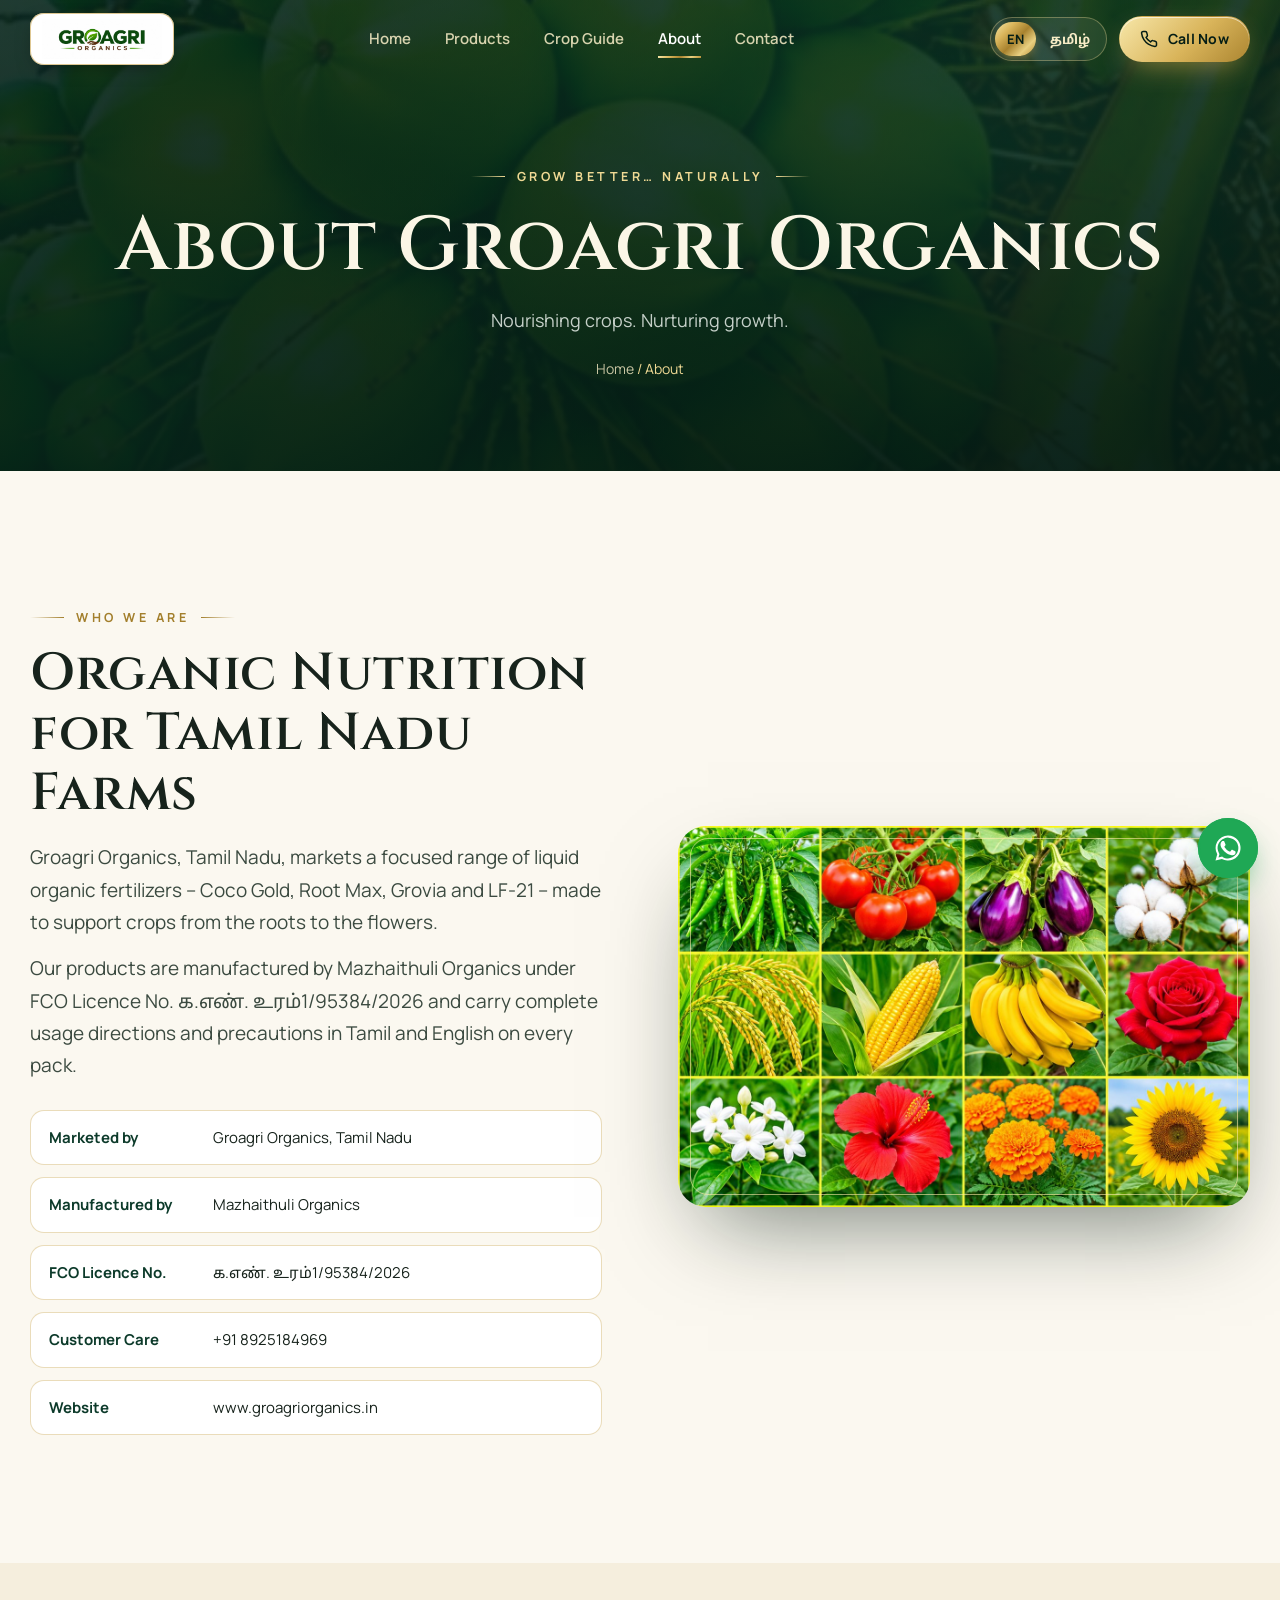
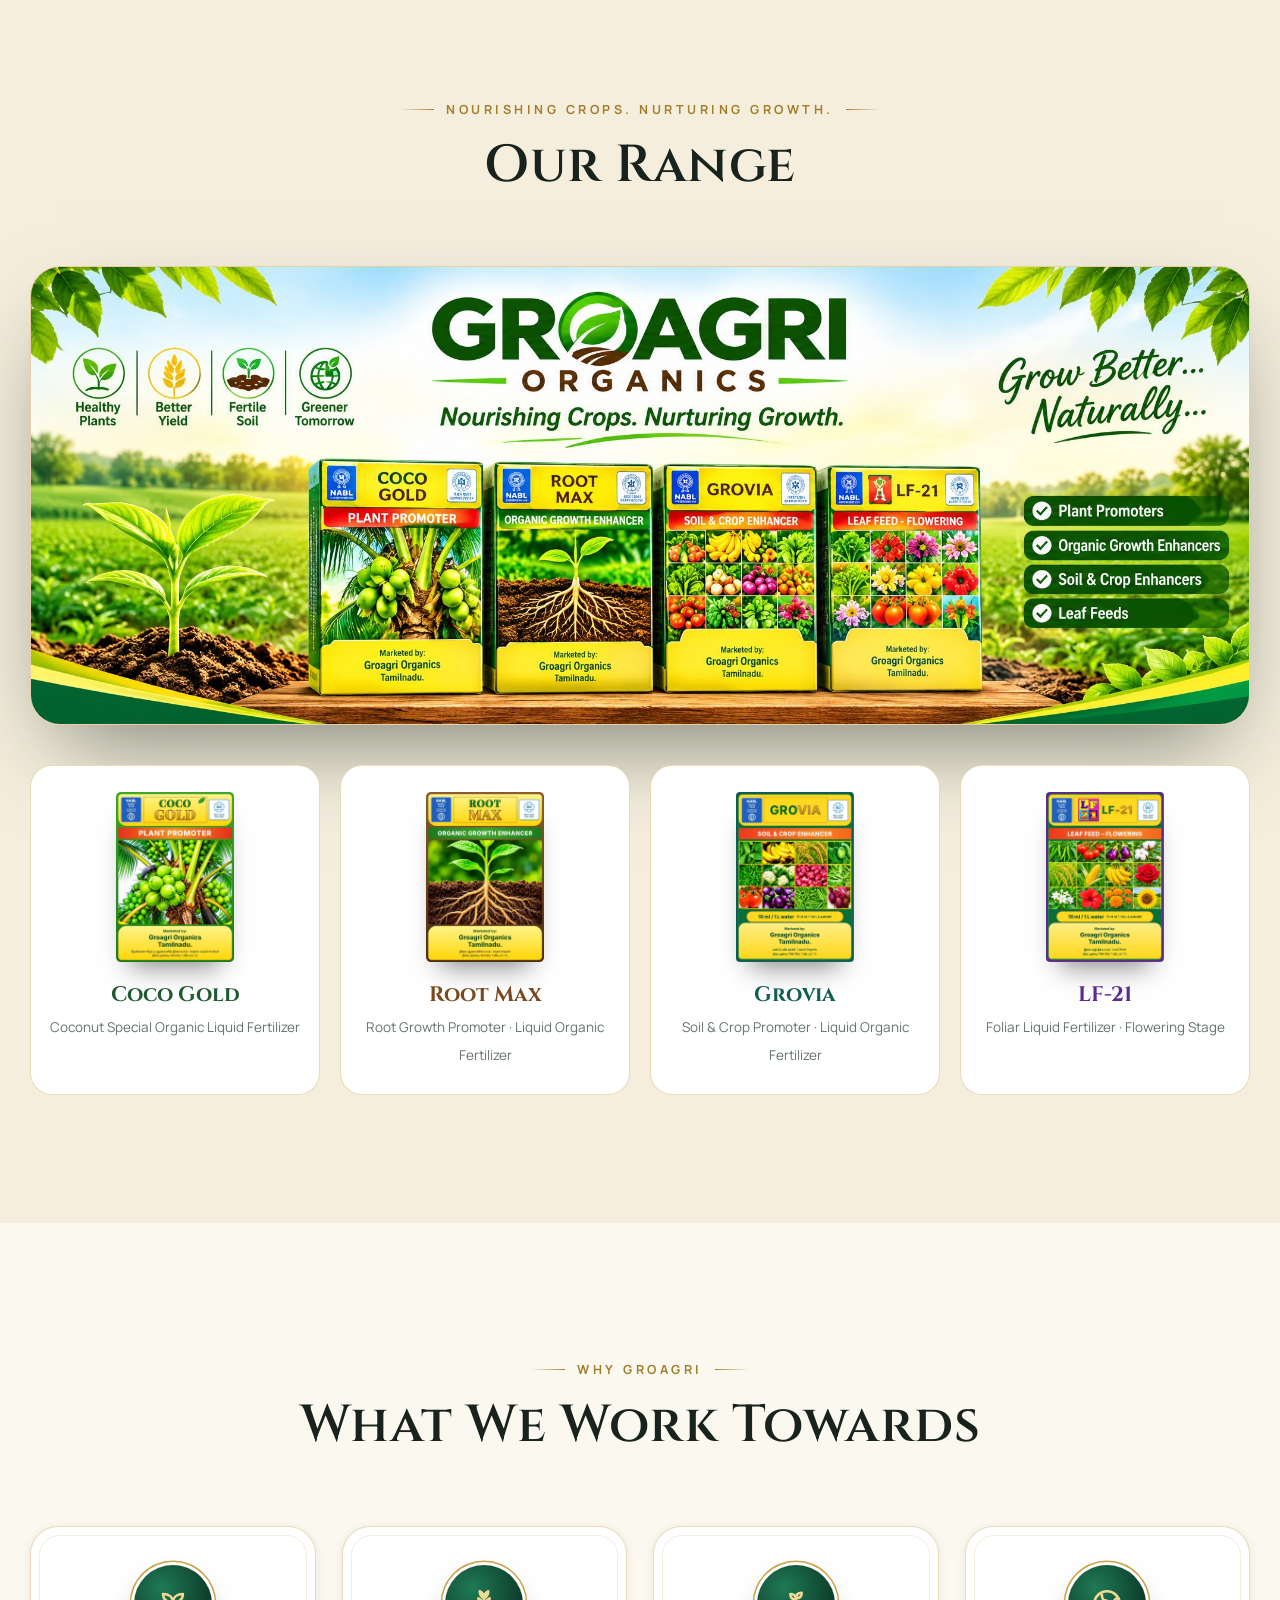
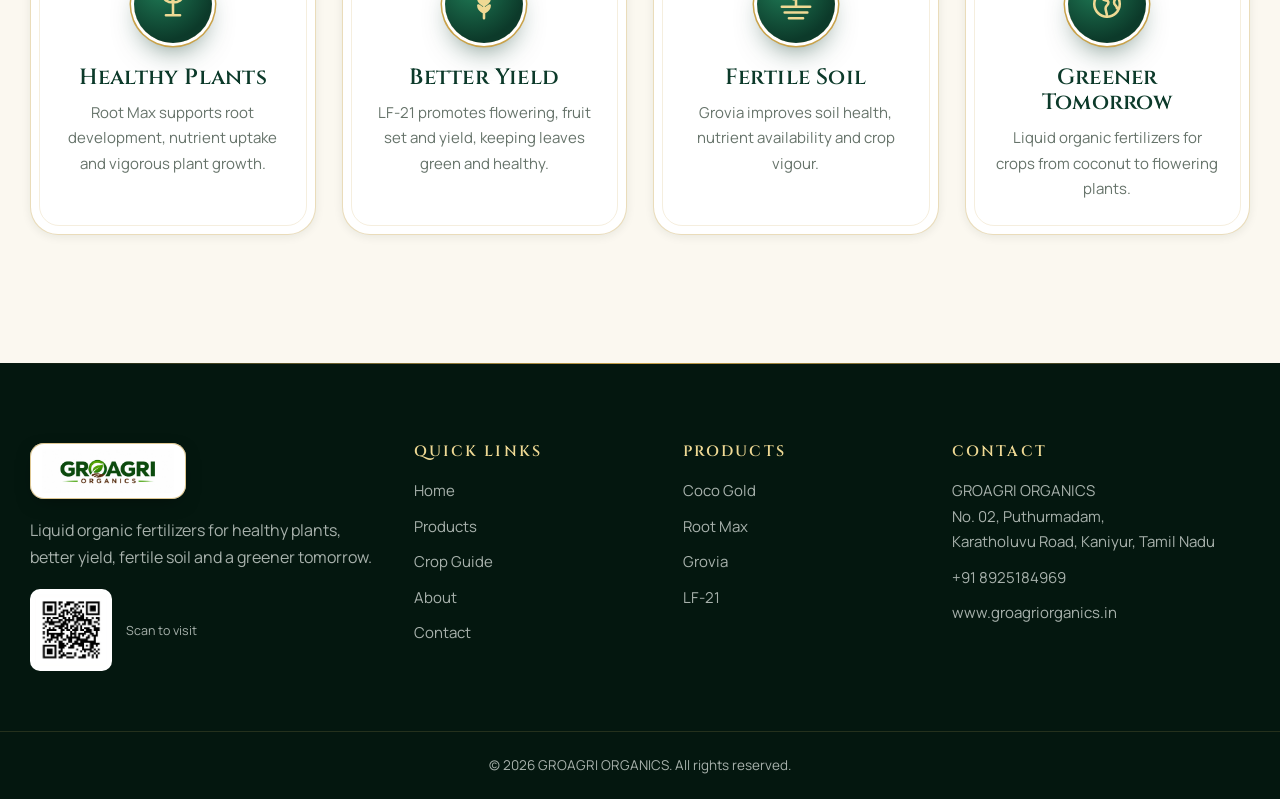
==== commit 1c096cd3: "Ready to grow section removed" ====
--- a/about.html
+++ b/about.html
@@ -69,21 +69,6 @@
       </div>
     </div>
   </section>
-
-  <section class="section" style="padding-top:0">
-    <div class="container">
-      <div class="cta-royal reveal">
-        <div>
-          <h2 data-i18n="cta.title">Ready to Grow Better?</h2>
-          <p data-i18n="cta.lead"></p>
-        </div>
-        <div class="actions">
-          <a href="contact.html" class="btn btn-gold" data-i18n="nav.contact">Contact</a>
-          <a href="products.html" class="btn btn-ghost" data-i18n="nav.products">Products</a>
-        </div>
-      </div>
-    </div>
-  </section>
 </main>
 
 <script src="js/data.js"></script>
--- a/css/style.css
+++ b/css/style.css
@@ -460,18 +460,6 @@
 .q-card small { display: block; font-size: 12px; letter-spacing: .1em; text-transform: uppercase; color: var(--gold-600); font-weight: 800; }
 .q-card b { font-size: 15px; color: var(--em-800); line-height: 1.4; display: block; }
 
-/* ---------- CTA ---------- */
-.cta-royal {
-  position: relative; border-radius: 34px; padding: clamp(40px, 6vw, 70px); overflow: hidden; color: #fff;
-  background: var(--em-grad); box-shadow: var(--shadow-lg);
-  display: grid; grid-template-columns: 1fr auto; gap: 30px; align-items: center;
-}
-.cta-royal::before { content: ""; position: absolute; inset: 12px; border-radius: 24px; border: 1px solid rgba(225, 192, 106, .45); pointer-events: none; }
-.cta-royal::after { content: ""; position: absolute; width: 420px; height: 420px; right: -120px; top: -160px; border-radius: 50%; background: radial-gradient(closest-side, rgba(225, 192, 106, .3), transparent); }
-.cta-royal h2 { color: #fbf6e6; }
-.cta-royal p { color: rgba(238, 244, 239, .8); margin-top: 10px; }
-.cta-royal .actions { display: flex; flex-wrap: wrap; gap: 12px; position: relative; z-index: 1; }
-
 /* ---------- Page banner ---------- */
 .page-banner {
   position: relative; padding: calc(var(--header-h) + 80px) 0 90px; color: #fff; overflow: hidden; text-align: center;
@@ -666,8 +654,6 @@
   .viewer { position: relative; top: 0; height: 500px; }
   .calc { grid-template-columns: 1fr; }
   .calc-out { border-left: 0; border-top: 1px solid rgba(225, 192, 106, .25); }
-  .cta-royal { grid-template-columns: 1fr; text-align: center; }
-  .cta-royal .actions { justify-content: center; }
   .grid-3 { grid-template-columns: 1fr 1fr; }
 }
 @media (max-width: 680px) {
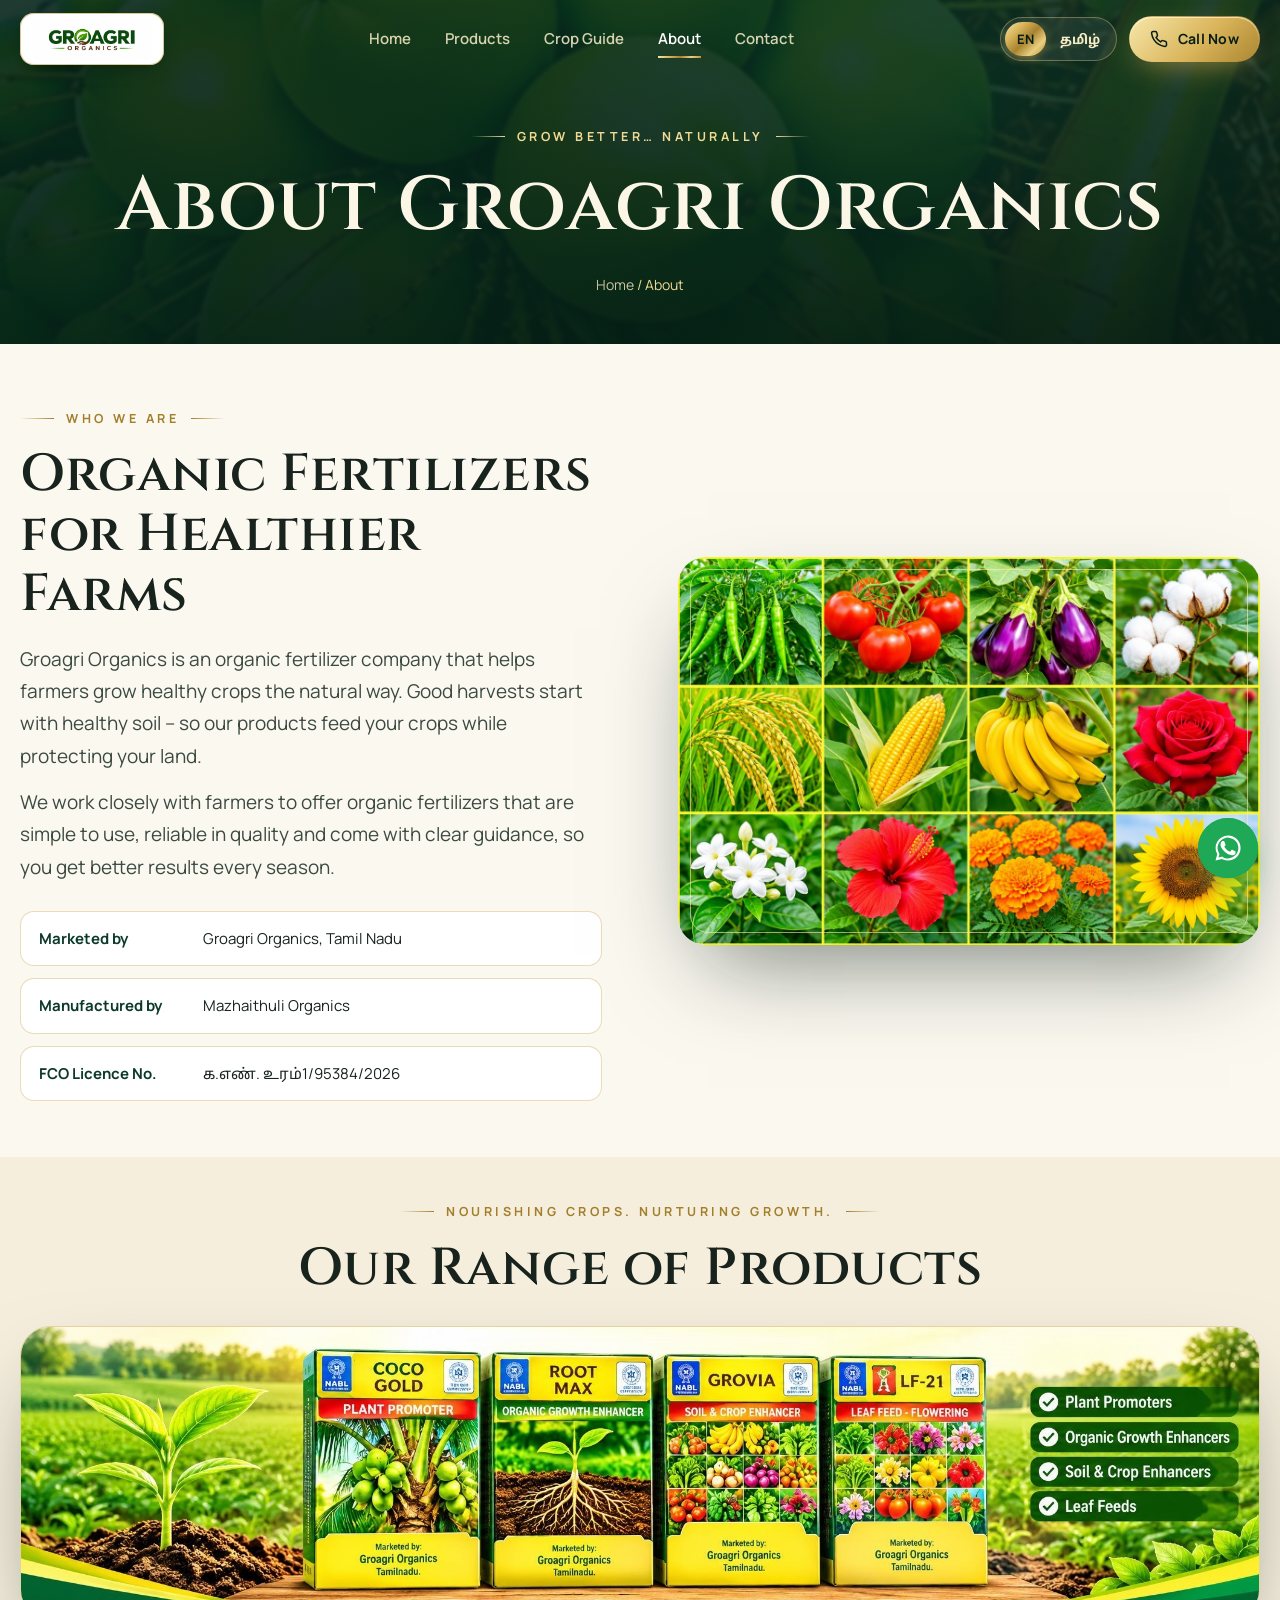
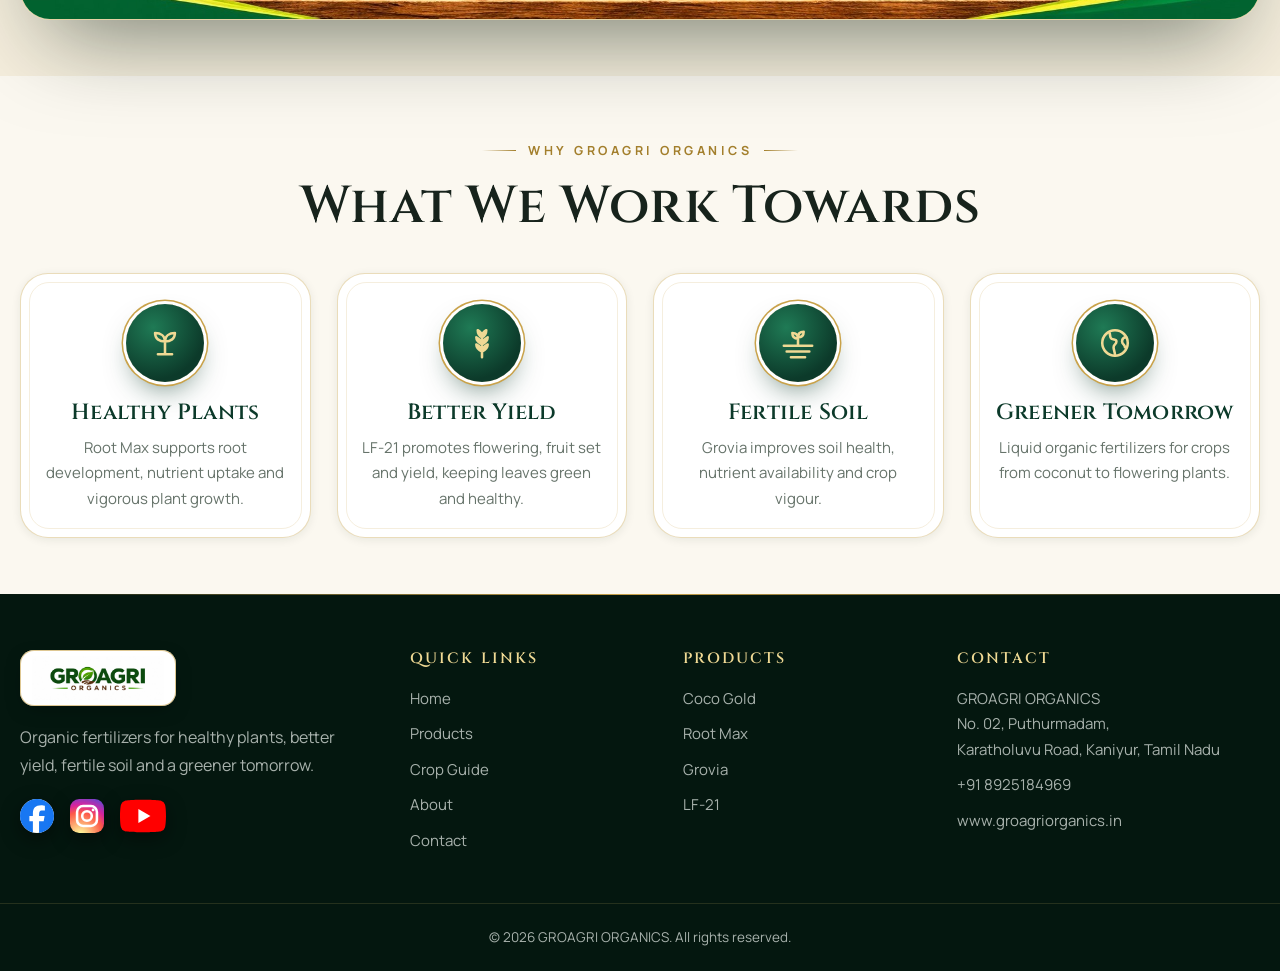
==== commit 3e18e4e6: "Tighten spacing, refresh About content, add social links - Reduce section top/bottom padding site-wi" ====
--- a/about.html
+++ b/about.html
@@ -20,7 +20,6 @@
     <div class="container">
       <span class="eyebrow" data-i18n="slogan">Grow Better… Naturally</span>
       <h1 data-i18n="about.banner.title">About Groagri Organics</h1>
-      <p data-i18n="about.banner.lead"></p>
       <div class="crumbs"><a href="index.html" data-i18n="nav.home">Home</a> / <span data-i18n="nav.about">About</span></div>
     </div>
   </section>
@@ -29,36 +28,33 @@
     <div class="container split">
       <div class="reveal">
         <span class="eyebrow" data-i18n="about.eyebrow">Who We Are</span>
-        <h2 data-i18n="about.title">Organic Nutrition for Tamil Nadu Farms</h2>
+        <h2 data-i18n="about.title">Organic Fertilizers for Healthier Farms</h2>
         <p class="lead" style="margin-top:18px" data-i18n="about.p1"></p>
         <p class="lead" style="margin-top:14px" data-i18n="about.p2"></p>
         <ul class="facts">
           <li><b data-i18n="prod.mktBy">Marketed by</b><span>Groagri Organics, Tamil Nadu</span></li>
           <li><b data-i18n="prod.mfgBy">Manufactured by</b><span>Mazhaithuli Organics</span></li>
           <li><b data-i18n="prod.licence">FCO Licence No.</b><span>க.எண். உரம்1/95384/2026</span></li>
-          <li><b data-i18n="prod.care">Customer Care</b><span><a href="tel:+918925184969">+91 8925184969</a></span></li>
-          <li><b data-i18n="prod.web">Website</b><span>www.groagriorganics.in</span></li>
         </ul>
       </div>
       <div class="frame-img reveal" style="--rd:.1s"><img src="images/crops/lf21-crops.jpg" alt="Crops supported by Groagri products" loading="lazy"></div>
     </div>
   </section>
 
-  <section class="section section-cream">
+  <section class="section section-cream section-tight">
     <div class="container">
       <div class="section-head reveal">
         <span class="eyebrow" data-i18n="tagline">Nourishing Crops. Nurturing Growth.</span>
-        <h2 data-i18n="about.range">Our Range</h2>
+        <h2 data-i18n="about.range">Our Range of Products</h2>
       </div>
-      <div class="banner-showcase reveal" style="margin-bottom:40px"><img src="images/banner.jpg" alt="Groagri Organics – Coco Gold, Root Max, Grovia and LF-21" loading="lazy"></div>
-      <div class="range-list" id="range-list"></div>
+      <div class="banner-showcase reveal"><img src="images/banner-range.jpg" alt="Coco Gold, Root Max, Grovia and LF-21 liquid organic fertilizers" loading="lazy"></div>
     </div>
   </section>
 
   <section class="section">
     <div class="container">
       <div class="section-head reveal">
-        <span class="eyebrow" data-i18n="pillars.eyebrow">Why Groagri</span>
+        <span class="eyebrow" data-i18n="pillars.eyebrow">Why Groagri Organics</span>
         <h2 data-i18n="about.promise">Our Promise</h2>
       </div>
       <div class="grid grid-4">
--- a/css/style.css
+++ b/css/style.css
@@ -65,9 +65,11 @@
 ::selection { background: var(--gold-400); color: var(--em-950); }
 :focus-visible { outline: 2px solid var(--gold-400); outline-offset: 3px; border-radius: 6px; }
 
-.container { width: min(1220px, 100% - 40px); margin-inline: auto; }
-.section { padding: clamp(72px, 10vw, 130px) 0; position: relative; }
+.container { width: min(1320px, 100% - 40px); margin-inline: auto; }
+.section { padding: clamp(36px, 4.5vw, 56px) 0; position: relative; }
 .section-cream { background: var(--cream); }
+.section-tight { padding-top: clamp(24px, 3vw, 36px); }
+.section-tight .section-head { margin-bottom: clamp(18px, 2.4vw, 28px); }
 .section-dark { background: var(--em-grad); color: #eaf1ec; }
 .section-dark .lead, .section-dark p { color: rgba(234, 241, 236, .78); }
 
@@ -95,7 +97,7 @@
 .eyebrow::after { background: linear-gradient(90deg, currentColor, transparent); }
 .section-dark .eyebrow, .hero .eyebrow, .page-banner .eyebrow { color: var(--gold-300); }
 
-.section-head { text-align: center; max-width: 780px; margin: 0 auto clamp(44px, 6vw, 70px); }
+.section-head { text-align: center; max-width: 780px; margin: 0 auto clamp(24px, 3vw, 36px); }
 .section-head .lead { margin: 18px auto 0; }
 
 .ornament { display: flex; justify-content: center; margin: 18px 0 0; color: var(--gold-500); }
@@ -195,7 +197,7 @@
 .hero {
   position: relative; min-height: 100svh; display: flex; align-items: center;
   background: var(--em-grad); color: #eef4ef; overflow: hidden;
-  padding: calc(var(--header-h) + 30px) 0 90px;
+  padding: calc(var(--header-h) + 24px) 0 56px;
 }
 .hero::before {
   /* subtle royal damask pattern */
@@ -333,7 +335,7 @@
 .grid-4 { grid-template-columns: repeat(4, 1fr); }
 
 .pillar {
-  position: relative; padding: 38px 28px 32px; border-radius: var(--radius-lg); background: #fff;
+  position: relative; padding: 30px 24px 26px; border-radius: var(--radius-lg); background: #fff;
   border: 1px solid var(--line); box-shadow: var(--shadow-sm); text-align: center; overflow: hidden;
   transition: transform .5s var(--ease), box-shadow .5s var(--ease);
 }
@@ -342,7 +344,7 @@
 }
 .pillar:hover { transform: translateY(-8px); box-shadow: var(--shadow); }
 .medallion {
-  width: 78px; height: 78px; border-radius: 50%; margin: 0 auto 22px; display: grid; place-items: center;
+  width: 78px; height: 78px; border-radius: 50%; margin: 0 auto 18px; display: grid; place-items: center;
   background: radial-gradient(circle at 35% 30%, #1f7a55, #0c3a2a 70%);
   box-shadow: 0 0 0 3px #fff, 0 0 0 4.5px var(--gold-500), 0 14px 30px -10px rgba(12, 58, 42, .7);
   color: var(--gold-300);
@@ -462,7 +464,7 @@
 
 /* ---------- Page banner ---------- */
 .page-banner {
-  position: relative; padding: calc(var(--header-h) + 80px) 0 90px; color: #fff; overflow: hidden; text-align: center;
+  position: relative; padding: calc(var(--header-h) + 40px) 0 48px; color: #fff; overflow: hidden; text-align: center;
   background: var(--em-grad);
 }
 .page-banner .bg { position: absolute; inset: 0; background-size: cover; background-position: center; opacity: .22; filter: saturate(1.1); }
@@ -482,7 +484,7 @@
 .subnav a i { width: 10px; height: 10px; border-radius: 50%; background: var(--c); }
 .subnav a.active { background: var(--em-800); color: var(--gold-200); border-color: var(--em-800); }
 
-.product-detail { padding: clamp(60px, 8vw, 110px) 0; scroll-margin-top: 120px; border-bottom: 1px solid var(--line-soft); position: relative; }
+.product-detail { padding: clamp(36px, 4.5vw, 56px) 0; scroll-margin-top: 120px; border-bottom: 1px solid var(--line-soft); position: relative; }
 .product-detail:nth-child(even) { background: var(--cream); }
 .product-detail .container { display: grid; grid-template-columns: 0.9fr 1.1fr; gap: clamp(30px, 5vw, 70px); align-items: start; }
 .viewer {
@@ -566,6 +568,8 @@
 .frame-img { position: relative; border-radius: 28px; overflow: hidden; box-shadow: var(--shadow-lg); }
 .frame-img::after { content: ""; position: absolute; inset: 12px; border-radius: 18px; border: 1px solid rgba(255, 236, 170, .6); pointer-events: none; }
 .banner-showcase { border-radius: 30px; overflow: hidden; box-shadow: var(--shadow-lg); border: 1px solid var(--line); }
+.banner-showcase img { width: 100%; }
+@media (max-width: 760px) { .banner-showcase { border-radius: 20px; } .banner-showcase img { aspect-ratio: 2.3 / 1; object-fit: cover; object-position: 50% 50%; } }
 .range-list { display: grid; grid-template-columns: repeat(4, 1fr); gap: 20px; }
 .range-item { text-align: center; padding: 26px 16px; border-radius: 22px; background: #fff; border: 1px solid var(--line); transition: transform .4s var(--ease); }
 .range-item:hover { transform: translateY(-6px); }
@@ -596,11 +600,11 @@
 .form-group input:focus, .form-group select:focus, .form-group textarea:focus { outline: none; border-color: var(--gold-500); box-shadow: 0 0 0 4px rgba(201, 162, 74, .18); background: #fff; }
 .form-note { font-size: 13px; color: var(--muted); margin-top: 12px; }
 .form-success { display: none; margin-top: 14px; padding: 12px 16px; border-radius: 12px; background: #e7f4ea; color: #1e6b3a; font-weight: 600; }
-.map-wrap { margin-top: 60px; border-radius: var(--radius-lg); overflow: hidden; box-shadow: var(--shadow); border: 1px solid var(--line); height: 400px; }
+.map-wrap { margin-top: 36px; border-radius: var(--radius-lg); overflow: hidden; box-shadow: var(--shadow); border: 1px solid var(--line); height: 400px; }
 .map-wrap iframe { width: 100%; height: 100%; border: 0; filter: saturate(.9) contrast(1.02); }
 
 /* ---------- Footer ---------- */
-.site-footer { background: #04170f; color: rgba(238, 244, 239, .7); padding: 80px 0 0; position: relative; }
+.site-footer { background: #04170f; color: rgba(238, 244, 239, .7); padding: 56px 0 0; position: relative; }
 .site-footer::before { content: ""; position: absolute; top: 0; left: 0; right: 0; height: 1px; background: linear-gradient(90deg, transparent, var(--gold-500), transparent); }
 .footer-grid { display: grid; grid-template-columns: 1.5fr 1fr 1fr 1.3fr; gap: 40px; }
 .site-footer h4 { font-size: 15px; letter-spacing: .14em; text-transform: uppercase; color: var(--gold-300); margin-bottom: 18px; }
@@ -608,10 +612,12 @@
 .site-footer ul li { margin-bottom: 10px; font-size: 15px; }
 .site-footer a:hover { color: var(--gold-200); }
 .site-footer .brand-badge { display: inline-grid; margin-bottom: 18px; }
-.site-footer .qr { display: flex; gap: 14px; align-items: center; margin-top: 18px; }
-.site-footer .qr img { width: 82px; height: 82px; border-radius: 10px; background: #fff; padding: 5px; }
-.site-footer .qr small { font-size: 12.5px; }
-.footer-bottom { margin-top: 60px; padding: 22px 0; border-top: 1px solid rgba(225, 192, 106, .15); text-align: center; font-size: 13.5px; }
+.socials { display: flex; gap: 16px; margin-top: 20px; align-items: center; }
+.socials a { display: inline-flex; line-height: 0; transition: transform .3s, filter .3s; filter: drop-shadow(0 6px 10px rgba(0,0,0,.45)); }
+.socials a:hover { transform: translateY(-3px) scale(1.06); }
+.socials svg { width: 34px; height: 34px; }
+.socials .s-yt svg { width: 46px; height: 34px; }
+.footer-bottom { margin-top: 40px; padding: 22px 0; border-top: 1px solid rgba(225, 192, 106, .15); text-align: center; font-size: 13.5px; }
 
 /* ---------- Floating buttons ---------- */
 .float-wa {
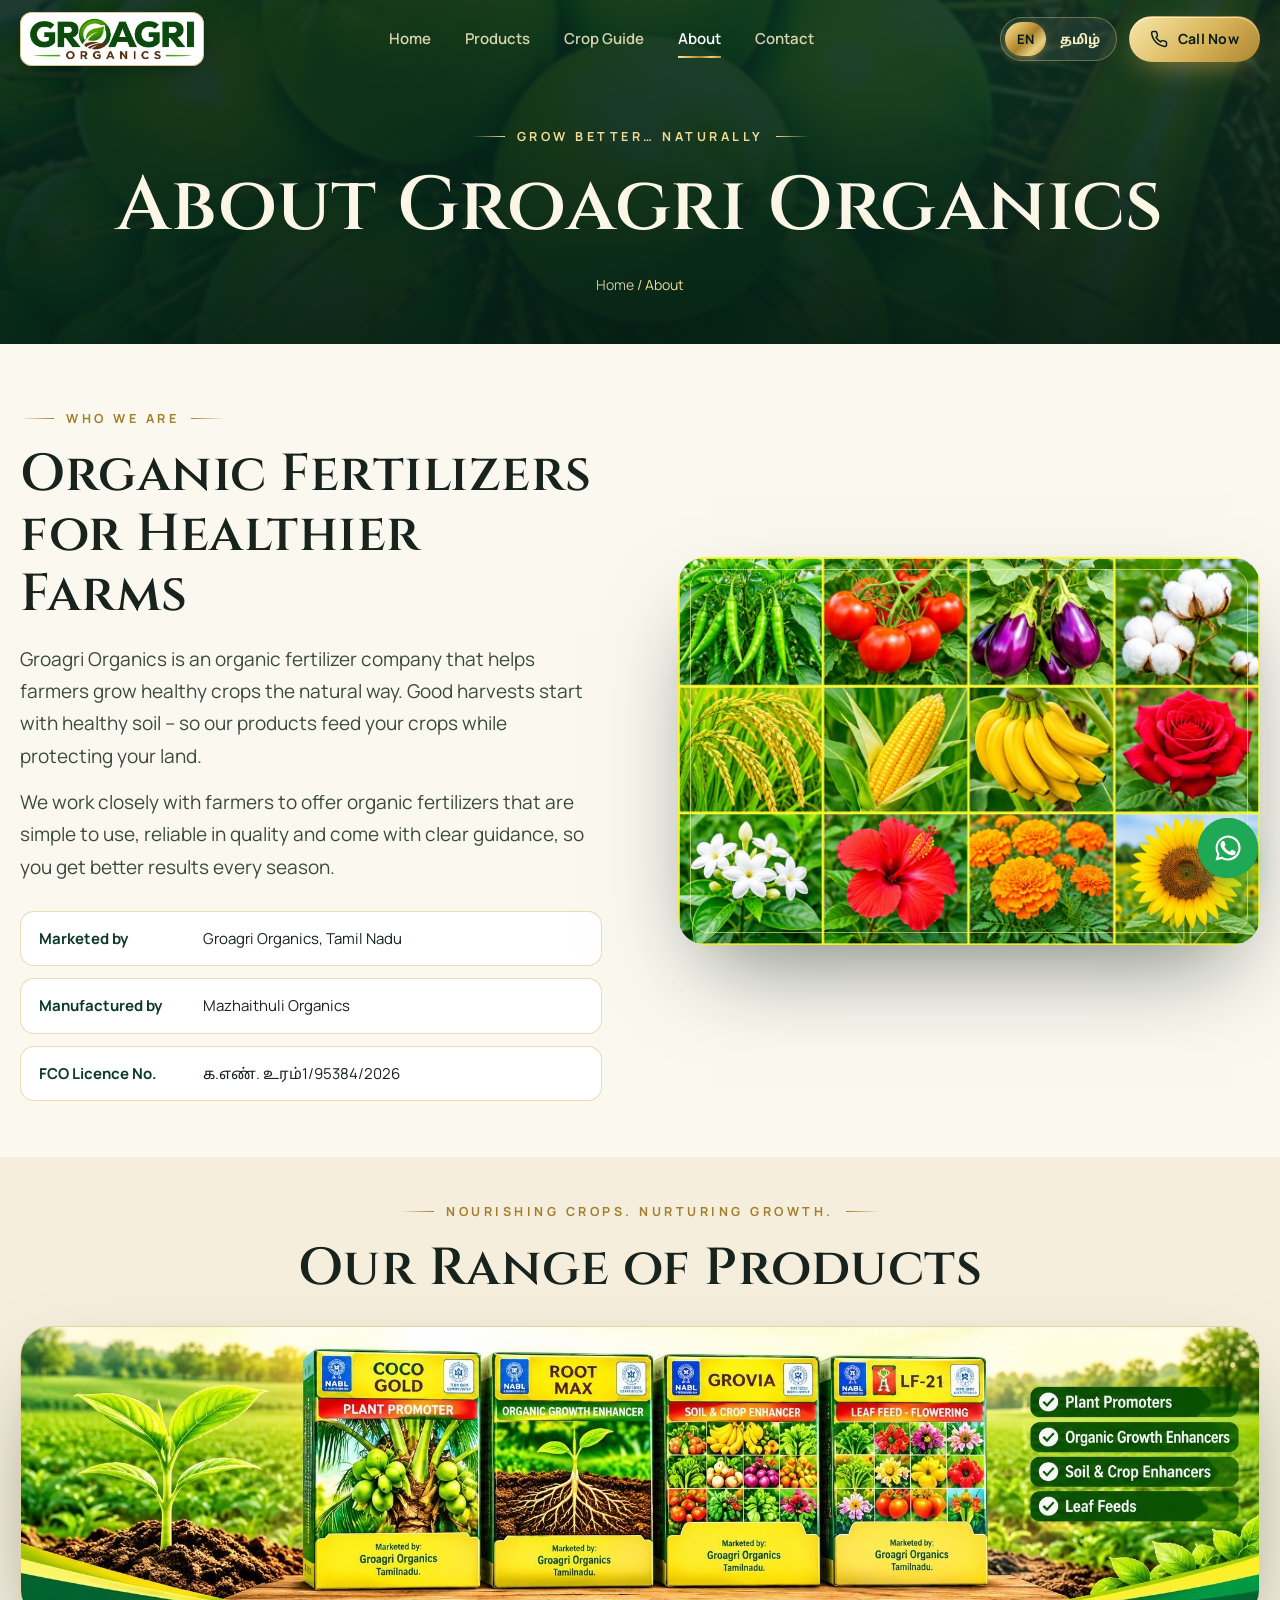
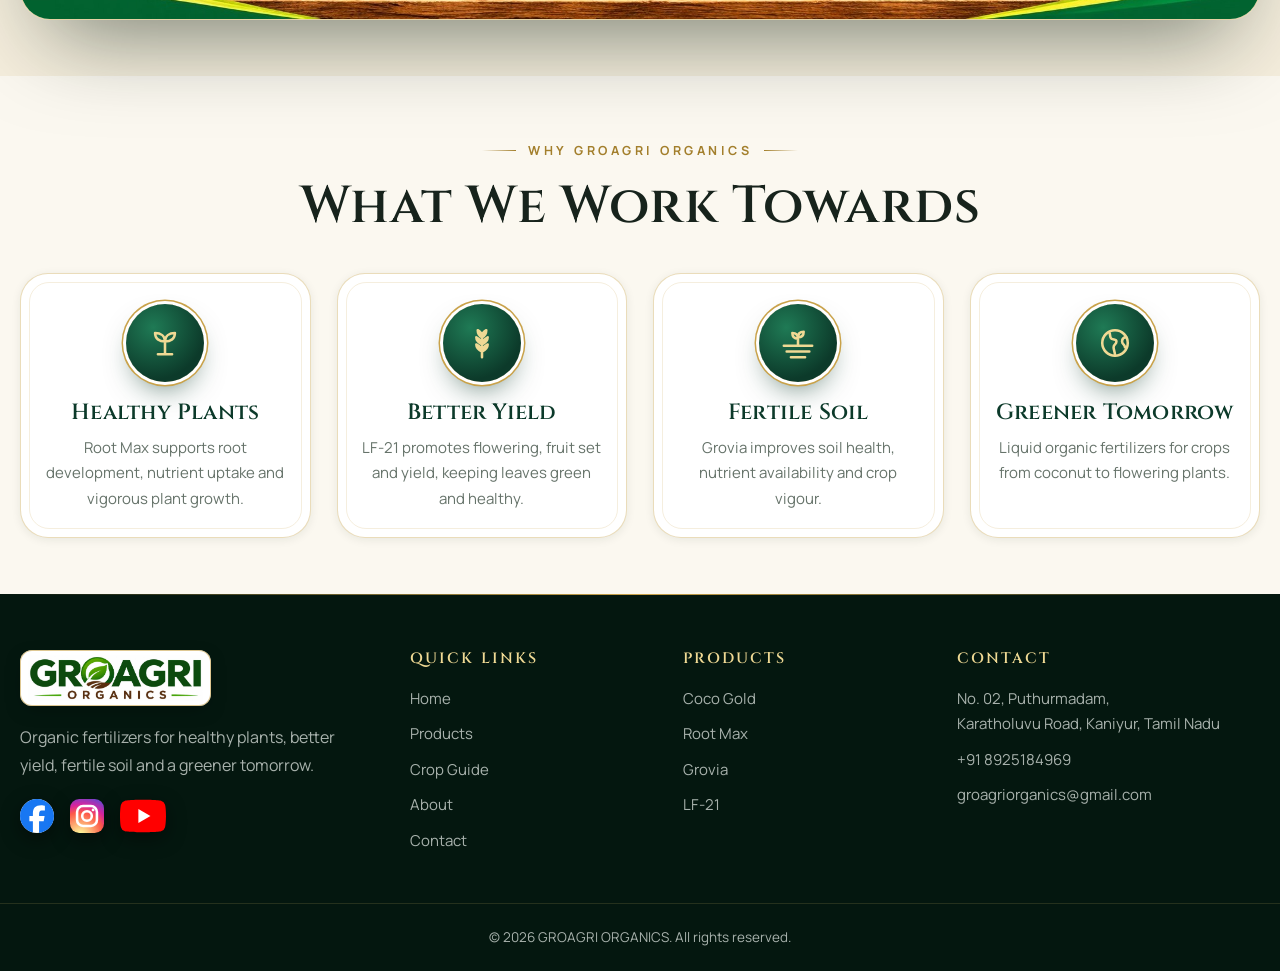
==== commit dafe8360: "Split products into individual SEO pages and add basic SEO - One static, crawlable page per product " ====
--- a/about.html
+++ b/about.html
@@ -3,9 +3,19 @@
 <head>
   <meta charset="UTF-8">
   <meta name="viewport" content="width=device-width, initial-scale=1.0, viewport-fit=cover">
-  <title>About | GROAGRI ORGANICS</title>
+  <title>About GROAGRI ORGANICS – Liquid Organic Fertilizers, Tamil Nadu</title>
   <meta name="description" content="About GROAGRI ORGANICS, Tamil Nadu – marketer of Coco Gold, Root Max, Grovia and LF-21 liquid organic fertilizers.">
   <meta name="theme-color" content="#082a1f">
+  <meta name="robots" content="index, follow, max-image-preview:large">
+  <link rel="canonical" href="https://www.groagriorganics.in/about.html">
+  <meta property="og:type" content="website">
+  <meta property="og:site_name" content="GROAGRI ORGANICS">
+  <meta property="og:locale" content="en_IN">
+  <meta property="og:url" content="https://www.groagriorganics.in/about.html">
+  <meta property="og:title" content="About GROAGRI ORGANICS – Liquid Organic Fertilizers, Tamil Nadu">
+  <meta property="og:description" content="About GROAGRI ORGANICS, Tamil Nadu – marketer of Coco Gold, Root Max, Grovia and LF-21 liquid organic fertilizers.">
+  <meta property="og:image" content="https://www.groagriorganics.in/images/banner.jpg">
+  <meta name="twitter:card" content="summary_large_image">
   <link rel="icon" href="images/logo.png">
   <link rel="preconnect" href="https://fonts.googleapis.com">
   <link rel="preconnect" href="https://fonts.gstatic.com" crossorigin>
--- a/css/style.css
+++ b/css/style.css
@@ -150,10 +150,10 @@
 .site-header .container { display: flex; align-items: center; justify-content: space-between; gap: 18px; }
 .brand { display: flex; align-items: center; gap: 12px; flex: none; }
 .brand-badge {
-  background: #fff; border-radius: 14px; padding: 6px 12px; display: grid; place-items: center;
+  background: #fff; border-radius: 12px; padding: 5px 8px; display: grid; place-items: center;
   box-shadow: 0 6px 20px -8px rgba(0,0,0,.5), inset 0 0 0 1px rgba(201, 162, 74, .6);
 }
-.brand img { height: 40px; width: auto; }
+.brand img { height: 44px; width: auto; }
 .nav { display: flex; align-items: center; gap: 6px; }
 .nav a.nav-link {
   position: relative; padding: 8px 14px; font-weight: 600; font-size: 15px; color: rgba(247, 236, 198, .86);
@@ -195,9 +195,9 @@
 
 /* ---------- Hero ---------- */
 .hero {
-  position: relative; min-height: 100svh; display: flex; align-items: center;
+  position: relative; min-height: 86svh; display: flex; align-items: center;
   background: var(--em-grad); color: #eef4ef; overflow: hidden;
-  padding: calc(var(--header-h) + 24px) 0 56px;
+  padding: calc(var(--header-h) + 8px) 0 28px;
 }
 .hero::before {
   /* subtle royal damask pattern */
@@ -533,6 +533,15 @@
 .crop-tags a:hover { background: var(--gold-200); }
 .crop-tags img { width: 26px; height: 26px; border-radius: 50%; object-fit: cover; }
 .pd-actions { display: flex; flex-wrap: wrap; gap: 12px; margin-top: 30px; }
+.pd-crops { background: var(--cream); }
+.pd-crops .section-head h2 { color: var(--c); }
+.crop-uses { display: grid; grid-template-columns: repeat(auto-fill, minmax(260px, 1fr)); gap: 14px; }
+.crop-use { display: flex; gap: 14px; align-items: flex-start; padding: 14px; background: #fff; border: 1px solid var(--line); border-radius: 16px; transition: transform .3s var(--ease), box-shadow .3s; }
+.crop-use:hover { transform: translateY(-3px); box-shadow: var(--shadow-sm); }
+.crop-use img { flex: none; width: 64px; height: 64px; border-radius: 12px; object-fit: cover; }
+.crop-use h3 { font-size: 17px; color: var(--ink); margin-bottom: 4px; }
+.crop-use p { font-size: 14px; color: var(--ink-2); line-height: 1.5; }
+.viewer .static-pack { height: 360px; width: auto; border-radius: 6px; box-shadow: 0 30px 40px -18px rgba(0,0,0,.7); }
 
 /* ---------- Crop guide ---------- */
 .toolbar { display: flex; flex-wrap: wrap; gap: 14px; align-items: center; justify-content: space-between; margin-bottom: 34px; }
@@ -582,23 +591,32 @@
 html[data-lang="ta"] .facts li b { min-width: 130px; }
 
 /* ---------- Contact ---------- */
-.contact-grid { display: grid; grid-template-columns: .95fr 1.05fr; gap: clamp(30px, 5vw, 60px); align-items: start; }
+.contact-grid { display: grid; grid-template-columns: 1fr 0.95fr; gap: clamp(30px, 5vw, 60px); align-items: center; }
+.info-item:last-child { margin-bottom: 0; }
+/* Enquiry form card: centred beside the info column, message box fixed height */
+.form-card { display: flex; flex-direction: column; }
+#enquiry-form { flex: 1; display: flex; flex-direction: column; }
+#enquiry-form .form-grow { display: flex; flex-direction: column; }
+#enquiry-form .form-grow textarea { height: 220px; min-height: 130px; }
+#enquiry-form > button { align-self: flex-start; }
 .info-item { display: flex; gap: 18px; align-items: flex-start; padding: 20px; border-radius: 18px; background: #fff; border: 1px solid var(--line); margin-bottom: 14px; }
 .info-item .medallion { width: 52px; height: 52px; margin: 0; flex: none; box-shadow: 0 0 0 2px #fff, 0 0 0 3px var(--gold-500); }
 .info-item .medallion svg { width: 22px; height: 22px; }
 .info-item h4 { font-size: 16px; color: var(--em-800); margin-bottom: 4px; }
 .info-item p { color: var(--ink-2); font-size: 15px; }
-.form-card { background: #fff; border-radius: var(--radius-lg); padding: clamp(26px, 4vw, 44px); box-shadow: var(--shadow); border: 1px solid var(--line); position: relative; }
+.form-card { background: #fff; border-radius: var(--radius-lg); padding: clamp(22px, 3vw, 34px); box-shadow: var(--shadow); border: 1px solid var(--line); position: relative; }
 .form-card::before { content: ""; position: absolute; inset: 8px; border-radius: 20px; border: 1px solid rgba(201, 162, 74, .18); pointer-events: none; }
-.form-card h3 { font-size: 28px; color: var(--em-800); margin-bottom: 22px; }
-.form-row { display: grid; grid-template-columns: 1fr 1fr; gap: 16px; }
-.form-group { margin-bottom: 16px; position: relative; }
+.form-card h3 { font-size: 25px; color: var(--em-800); margin-bottom: 16px; }
+.form-row { display: grid; grid-template-columns: 1fr 1fr; gap: 14px; }
+.form-group { margin-bottom: 13px; position: relative; }
 .form-group label { display: block; font-weight: 700; font-size: 13.5px; margin-bottom: 6px; color: var(--ink-2); }
 .form-group input, .form-group select, .form-group textarea {
-  width: 100%; padding: 13px 16px; border-radius: 12px; border: 1px solid rgba(23, 35, 28, .16); background: var(--ivory); transition: border .3s, box-shadow .3s;
+  width: 100%; padding: 11px 14px; border-radius: 12px; border: 1px solid rgba(23, 35, 28, .16); background: var(--ivory); transition: border .3s, box-shadow .3s;
 }
 .form-group input:focus, .form-group select:focus, .form-group textarea:focus { outline: none; border-color: var(--gold-500); box-shadow: 0 0 0 4px rgba(201, 162, 74, .18); background: #fff; }
 .form-note { font-size: 13px; color: var(--muted); margin-top: 12px; }
+label.req::after { content: " *"; color: #d32f2f; font-weight: 700; }
+.form-error { display: none; margin-top: 14px; padding: 12px 16px; border-radius: 12px; background: #fbeaea; color: #9b2c2c; font-weight: 600; }
 .form-success { display: none; margin-top: 14px; padding: 12px 16px; border-radius: 12px; background: #e7f4ea; color: #1e6b3a; font-weight: 600; }
 .map-wrap { margin-top: 36px; border-radius: var(--radius-lg); overflow: hidden; box-shadow: var(--shadow); border: 1px solid var(--line); height: 400px; }
 .map-wrap iframe { width: 100%; height: 100%; border: 0; filter: saturate(.9) contrast(1.02); }
@@ -669,8 +687,8 @@
   .range-list { grid-template-columns: 1fr 1fr; gap: 12px; }
   .range-item img { height: 130px; }
   .stage { --w: 150px; }
-  .brand img { height: 32px; }
-  .brand-badge { padding: 5px 9px; border-radius: 11px; }
+  .brand img { height: 34px; }
+  .brand-badge { padding: 4px 6px; border-radius: 10px; }
   .lang-switch button { padding: 5px 9px; }
   .explorer-panel { grid-template-columns: 1fr; text-align: center; padding: 26px; }
   .explorer-panel img { margin: 0 auto; width: 110px; }
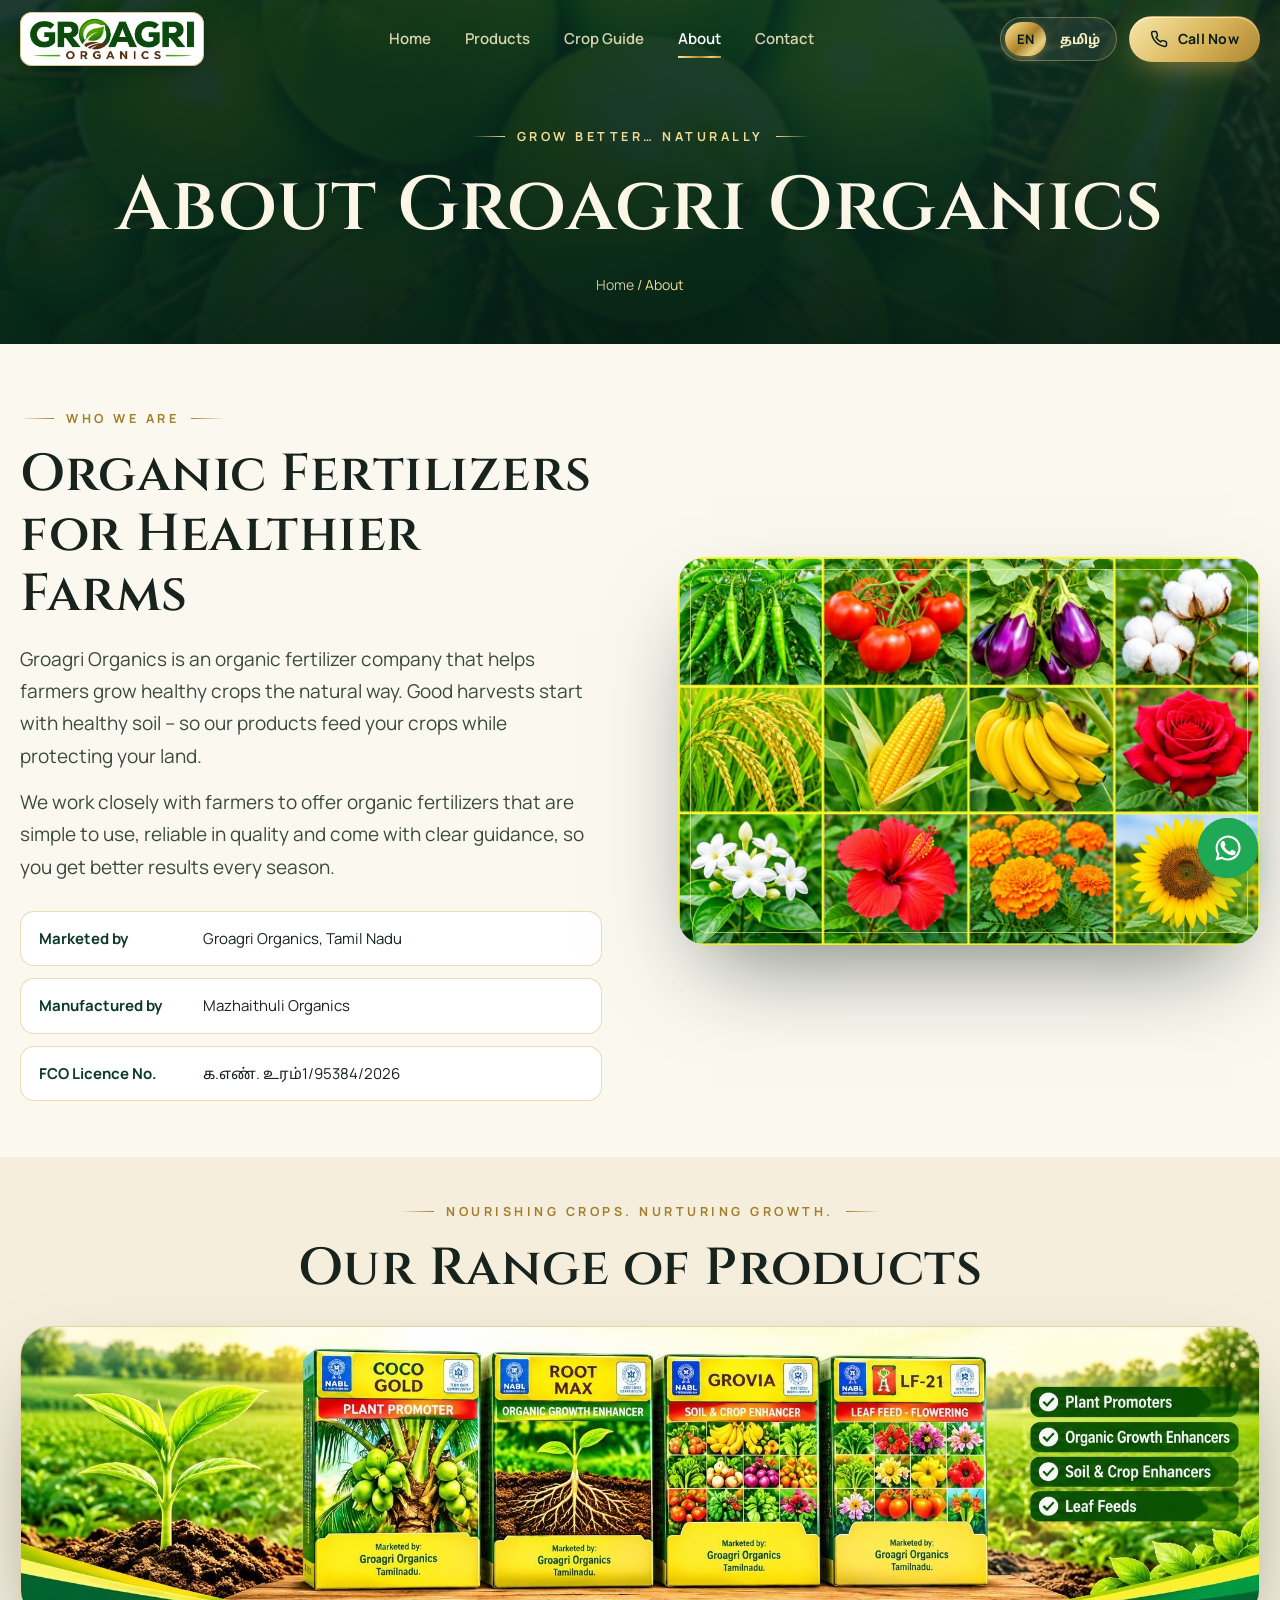
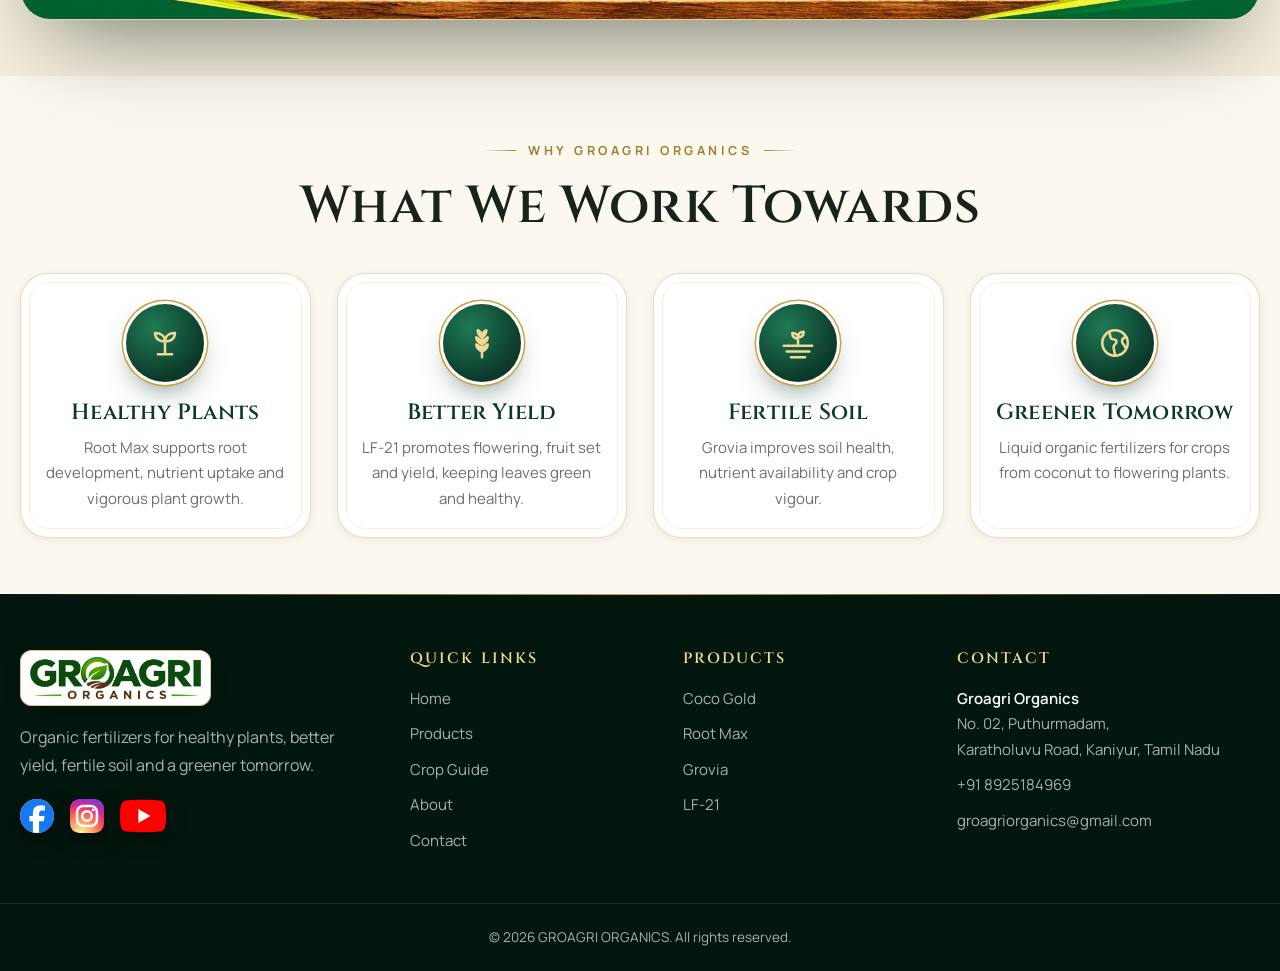
==== commit d07adda9: "Add leaf back-to-top button and use groagri.ico as favicon Co-Authored-By: Claude Opus 5.5 <noreply@" ====
--- a/about.html
+++ b/about.html
@@ -16,7 +16,7 @@
   <meta property="og:description" content="About GROAGRI ORGANICS, Tamil Nadu – marketer of Coco Gold, Root Max, Grovia and LF-21 liquid organic fertilizers.">
   <meta property="og:image" content="https://www.groagriorganics.in/images/banner.jpg">
   <meta name="twitter:card" content="summary_large_image">
-  <link rel="icon" href="images/logo.png">
+  <link rel="icon" href="images/groagri.ico" type="image/x-icon">
   <link rel="preconnect" href="https://fonts.googleapis.com">
   <link rel="preconnect" href="https://fonts.gstatic.com" crossorigin>
   <link href="https://fonts.googleapis.com/css2?family=Cinzel:wght@500;600;700&family=Cormorant+Garamond:ital,wght@1,500;1,600&family=Manrope:wght@400;500;600;700;800&family=Noto+Sans+Tamil:wght@400;500;600;700&family=Noto+Serif+Tamil:wght@500;600;700&display=swap" rel="stylesheet">
--- a/css/style.css
+++ b/css/style.css
@@ -99,6 +99,10 @@
 
 .section-head { text-align: center; max-width: 780px; margin: 0 auto clamp(24px, 3vw, 36px); }
 .section-head .lead { margin: 18px auto 0; }
+@media (min-width: 900px) {
+  .section-head:has(+ #range-grid) { max-width: none; }
+  .section-head:has(+ #range-grid) .lead { max-width: none; white-space: nowrap; }
+}
 
 .ornament { display: flex; justify-content: center; margin: 18px 0 0; color: var(--gold-500); }
 .ornament svg { width: 160px; height: 18px; }
@@ -195,9 +199,9 @@
 
 /* ---------- Hero ---------- */
 .hero {
-  position: relative; min-height: 86svh; display: flex; align-items: center;
+  position: relative; display: flex; align-items: center;
   background: var(--em-grad); color: #eef4ef; overflow: hidden;
-  padding: calc(var(--header-h) + 8px) 0 28px;
+  padding: calc(var(--header-h) + 28px) 0 32px;
 }
 .hero::before {
   /* subtle royal damask pattern */
@@ -223,7 +227,7 @@
 @keyframes goldflow { 0%,100% { background-position: 0% 50%; } 50% { background-position: 100% 50%; } }
 .hero .lead { color: rgba(238, 244, 239, .82); margin-bottom: 36px; }
 .hero-actions { display: flex; flex-wrap: wrap; gap: 14px; }
-.trust-row { display: flex; flex-wrap: wrap; align-items: center; gap: 14px 22px; margin-top: 44px; }
+.trust-row { display: flex; flex-wrap: wrap; align-items: center; gap: 14px 22px; margin-top: 0; }
 .trust-item { display: flex; align-items: center; gap: 10px; font-size: 13px; color: rgba(247, 236, 198, .85); max-width: 230px; line-height: 1.35; }
 .trust-item img { width: 40px; height: 40px; object-fit: contain; border-radius: 8px; background: #fff; padding: 2px; flex: none; }
 .trust-item .seal {
@@ -233,9 +237,9 @@
 
 /* ---------- 3D Carousel ---------- */
 .stage {
-  --w: 196px; --h: calc(var(--w) * 1.438); --d: calc(var(--w) * .3); --r: calc(var(--w) * 1.12);
-  --top: 60px;
-  position: relative; height: calc(var(--top) + var(--h) + 190px); perspective: 1500px; perspective-origin: 50% 30%;
+  --w: 176px; --h: calc(var(--w) * 1.438); --d: calc(var(--w) * .3); --r: calc(var(--w) * 1.12);
+  --top: 36px;
+  position: relative; height: calc(var(--top) + var(--h) + 180px); perspective: 1500px; perspective-origin: 50% 30%;
   touch-action: pan-y; cursor: grab; user-select: none; -webkit-user-select: none; outline: none;
 }
 .stage.dragging { cursor: grabbing; }
@@ -244,8 +248,9 @@
   background: radial-gradient(closest-side, rgba(225, 192, 106, .28), rgba(225, 192, 106, .07) 50%, transparent 72%);
   filter: blur(6px); pointer-events: none;
 }
-.ring { position: absolute; left: 50%; top: var(--top); margin-left: calc(var(--w) / -2); width: var(--w); height: var(--h); transform-style: preserve-3d; }
-.slot { position: absolute; inset: 0; transform-style: preserve-3d; }
+.ring { position: absolute; left: 50%; top: var(--top); margin-left: calc(var(--w) / -2); width: var(--w); height: var(--h); transform-style: preserve-3d; transform: rotateX(-5deg); z-index: 2; }
+.slot { position: absolute; inset: 0; transform-style: preserve-3d; cursor: pointer; }
+.ring .pack .face { opacity: var(--o, 1); }
 .slot .float { position: absolute; inset: 0; transform-style: preserve-3d; animation: floaty 6s ease-in-out infinite; }
 .slot:nth-child(2) .float { animation-delay: -1.5s; }
 .slot:nth-child(3) .float { animation-delay: -3s; }
@@ -253,14 +258,26 @@
 @keyframes floaty { 0%,100% { transform: translateY(0); } 50% { transform: translateY(-12px); } }
 
 .pedestal {
-  position: absolute; left: 50%; top: calc(var(--top) + var(--h) - 4px); width: calc(var(--r) * 2.9); max-width: 100%; height: 74px; transform: translateX(-50%);
-  border-radius: 50%;
-  background: radial-gradient(ellipse at 50% 35%, #3a2a14 0%, #20170b 55%, #0d0904 100%);
-  box-shadow: 0 0 0 2px rgba(225, 192, 106, .55), 0 0 0 7px rgba(225, 192, 106, .08), 0 30px 60px -10px rgba(0,0,0,.7), inset 0 8px 18px rgba(255, 220, 150, .12);
-}
+  position: absolute; left: 50%; top: calc(var(--top) + var(--h) - var(--w) * .24); width: calc(var(--w) * 3); max-width: 100%; height: calc(var(--w) * .5);
+  transform: translateX(-50%); border-radius: 50%; pointer-events: none; z-index: 1;
+  background: radial-gradient(ellipse at 50% 40%, #2d6a4c 0%, #164a34 45%, #0b2f21 80%, #082519 100%);
+  box-shadow:
+    inset 0 0 0 1.5px rgba(225, 192, 106, .7),
+    inset 0 6px 14px rgba(251, 233, 168, .12),
+    0 12px 0 -1px #061c13,
+    0 12px 0 0 rgba(225, 192, 106, .35),
+    0 34px 50px -8px rgba(0, 0, 0, .7);
+}
+/* contact shadow under the front pack */
 .pedestal::before {
-  content: ""; position: absolute; inset: 10px 12%; border-radius: 50%;
-  border: 1px dashed rgba(225, 192, 106, .35);
+  content: ""; position: absolute; left: 50%; top: calc(var(--w) * .13); width: calc(var(--w) * 1.25); height: calc(var(--w) * .2);
+  transform: translateX(-50%); border-radius: 50%;
+  background: radial-gradient(closest-side, rgba(0, 0, 0, .6), rgba(0, 0, 0, .25) 60%, transparent);
+}
+/* inner gold ring */
+.pedestal::after {
+  content: ""; position: absolute; inset: 14% 9%; border-radius: 50%;
+  border: 1px dashed rgba(225, 192, 106, .3);
 }
 .stage-caption { position: absolute; top: calc(var(--top) + var(--h) + 84px); left: 0; right: 0; text-align: center; z-index: 3; }
 .stage-caption .name { font-family: var(--font-display); font-size: 26px; color: var(--gold-200); letter-spacing: .06em; transition: opacity .3s; }
@@ -273,7 +290,7 @@
 /* ---------- Cuboid product pack ---------- */
 .pack {
   --w: 196px; --h: calc(var(--w) * 1.438); --d: calc(var(--w) * .3);
-  --c: #1f5a2e; --a: #e8c24a;
+  --c: #124c37; --a: #e1c06a;
   position: absolute; inset: 0; width: var(--w); height: var(--h); transform-style: preserve-3d;
 }
 .stage .pack, .ring .pack { --w: inherit; }
@@ -321,11 +338,11 @@
 .back-label .bl-foot b { color: var(--c); }
 
 /* ---------- Marquee ---------- */
-.marquee { background: linear-gradient(90deg, #0a2e21, #0f3d2c, #0a2e21); border-block: 1px solid rgba(225, 192, 106, .35); overflow: hidden; padding: 18px 0; }
+.marquee { position: relative; background: #e1c06a; border-block: 1px solid var(--gold-600); box-shadow: inset 0 1px 0 rgba(255,255,255,.45), 0 10px 24px -14px rgba(10, 46, 33, .55); overflow: hidden; padding: 16px 0; }
 .marquee-track { display: flex; gap: 0; width: max-content; animation: marquee 40s linear infinite; }
 .marquee:hover .marquee-track { animation-play-state: paused; }
-.marquee-item { display: flex; align-items: center; gap: 22px; padding: 0 26px; font-family: var(--font-display); font-size: 19px; letter-spacing: .1em; color: var(--gold-200); white-space: nowrap; }
-.marquee-item::after { content: "❖"; color: var(--gold-500); font-size: 14px; }
+.marquee-item { display: flex; align-items: center; gap: 22px; padding: 0 26px; font-family: var(--font-display); font-size: 18px; font-weight: 700; letter-spacing: .08em; color: var(--em-950); -webkit-font-smoothing: antialiased; white-space: nowrap; }
+.marquee-item::after { content: "❖"; color: var(--gold-700); font-size: 14px; }
 @keyframes marquee { to { transform: translateX(-50%); } }
 
 /* ---------- Cards ---------- */
@@ -356,56 +373,169 @@
 /* product range cards (3D tilt) */
 .tilt { transform-style: preserve-3d; transition: transform .6s var(--ease); will-change: transform; }
 .prod-card {
-  --c: #1f5a2e; --a: #e8c24a;
-  position: relative; border-radius: var(--radius-lg); overflow: hidden; color: #fff; isolation: isolate;
-  background:
-    radial-gradient(120% 70% at 50% 0%, color-mix(in srgb, var(--c) 55%, #fff) 0%, transparent 60%),
-    linear-gradient(170deg, var(--c), color-mix(in srgb, var(--c) 55%, #000));
-  box-shadow: var(--shadow); min-height: 520px; display: flex; flex-direction: column;
-}
+  --c: #124c37; --a: #e1c06a;
+  position: relative; border-radius: var(--radius-lg); overflow: hidden; isolation: isolate; color: var(--ink);
+  background: #fff; border: 1px solid var(--line); box-shadow: 0 10px 30px -18px rgba(8, 42, 31, .35);
+  display: flex; flex-direction: column;
+  transition: transform .5s var(--ease), box-shadow .5s var(--ease), border-color .5s;
+}
+.prod-card:hover { box-shadow: var(--shadow-lg); border-color: var(--gold-500); }
 .prod-card::before {
   content: ""; position: absolute; inset: 0; z-index: 3; pointer-events: none;
-  background: radial-gradient(400px circle at var(--gx, 50%) var(--gy, 0%), rgba(255,255,255,.22), transparent 45%);
+  background: radial-gradient(380px circle at var(--gx, 50%) var(--gy, 0%), rgba(255,255,255,.18), transparent 45%);
   opacity: 0; transition: opacity .4s;
 }
 .prod-card:hover::before { opacity: 1; }
-.prod-card::after { content: ""; position: absolute; inset: 10px; border-radius: calc(var(--radius-lg) - 10px); border: 1px solid rgba(255, 236, 170, .28); pointer-events: none; z-index: 2; }
-.prod-card .visual { position: relative; height: 300px; display: grid; place-items: end center; padding-top: 30px; transform: translateZ(50px); }
-.prod-card .visual img { height: 270px; width: auto; border-radius: 6px; box-shadow: 0 30px 40px -18px rgba(0,0,0,.7), 0 0 0 1px rgba(0,0,0,.2); transform: rotate(-4deg); transition: transform .6s var(--ease); }
-.prod-card:hover .visual img { transform: rotate(0deg) scale(1.04) translateY(-6px); }
-.prod-card .body { position: relative; z-index: 2; padding: 22px 26px 28px; display: flex; flex-direction: column; gap: 10px; flex: 1; transform: translateZ(30px); }
-.prod-card .tag { align-self: flex-start; font-size: 11.5px; font-weight: 800; letter-spacing: .14em; text-transform: uppercase; padding: 5px 12px; border-radius: 999px; background: rgba(255,255,255,.14); color: #fff6d6; border: 1px solid rgba(255, 236, 170, .35); }
-.prod-card h3 { font-size: 28px; color: #fff6d6; }
-.prod-card p { color: rgba(255,255,255,.82); font-size: 14.5px; line-height: 1.6; }
-.prod-card .chips { display: flex; flex-wrap: wrap; gap: 8px; margin-top: auto; padding-top: 6px; }
+/* emerald stage with gold halo + podium */
+.prod-card .visual {
+  position: relative; height: 365px; display: grid; place-items: center; padding: 16px 0 48px; transform: translateZ(40px);
+  background:
+    radial-gradient(60% 55% at 50% 45%, rgba(225, 192, 106, .32) 0%, rgba(225, 192, 106, 0) 70%),
+    radial-gradient(120% 90% at 50% 0%, color-mix(in srgb, var(--c) 70%, #2a8a62) 0%, transparent 70%),
+    linear-gradient(170deg, var(--c), color-mix(in srgb, var(--c) 50%, #000));
+}
+.prod-card .visual::before {
+  content: ""; position: absolute; left: 50%; bottom: 36px; width: 62%; height: 22px; transform: translateX(-50%);
+  border-radius: 50%; background: radial-gradient(closest-side, rgba(0,0,0,.55), transparent); filter: blur(2px);
+}
+.prod-card .visual::after {
+  content: ""; position: absolute; left: 0; right: 0; bottom: -1px; height: 28px; background: #fff;
+  clip-path: ellipse(60% 100% at 50% 100%);
+}
+.prod-card .visual img {
+  position: relative; height: 290px; width: auto; border-radius: 6px;
+  box-shadow: 0 24px 34px -16px rgba(0,0,0,.75), 0 0 0 1px rgba(0,0,0,.15);
+  transform: rotate(-3deg); transition: transform .6s var(--ease);
+}
+.prod-card:hover .visual img { transform: rotate(0deg) translateY(-8px) scale(1.04); }
+.prod-card .body { position: relative; z-index: 2; padding: 6px 24px 0; display: flex; flex-direction: column; gap: 8px; flex: 1; text-align: left; transform: translateZ(20px); }
+.prod-card .tag {
+  align-self: flex-start; font-size: 11px; font-weight: 800; letter-spacing: .14em; text-transform: uppercase;
+  color: var(--gold-700); padding: 0 0 0 14px; position: relative;
+}
+.prod-card .tag::before { content: ""; position: absolute; left: 0; top: 50%; width: 7px; height: 7px; border-radius: 50%; background: var(--gold-grad); transform: translateY(-50%); }
+.prod-card h3 { font-size: 26px; line-height: 1.15; color: var(--em-800); }
+.prod-card p { color: var(--muted); font-size: 14px; line-height: 1.55; min-height: 2lh; }
+.prod-card .chips { display: grid; grid-template-columns: 1fr 1fr; gap: 8px; margin-top: auto; padding-top: 10px; }
+.prod-card .chip {
+  justify-content: center; background: var(--cream); color: var(--em-800); border: 1px solid var(--line);
+  border-radius: 12px; padding: 8px 10px; font-size: 12.5px; white-space: nowrap;
+}
+.prod-card .chip svg { color: var(--gold-600); }
+.prod-card .more {
+  display: flex; align-items: center; justify-content: space-between; gap: 8px; font-weight: 700; font-size: 14.5px;
+  color: var(--em-800); margin: 18px -24px 0; padding: 16px 24px; border-top: 1px solid var(--line-soft);
+  transition: background .4s, color .4s;
+}
+.prod-card .more svg {
+  width: 32px; height: 32px; padding: 8px; border-radius: 50%; background: var(--em-800); color: var(--gold-300);
+  transition: transform .3s, background .3s;
+}
+.prod-card:hover .more { background: var(--em-800); color: var(--gold-200); }
+.prod-card:hover .more svg { transform: translateX(4px); background: var(--gold-grad); color: var(--em-900); }
 .chip { display: inline-flex; align-items: center; gap: 6px; font-size: 12.5px; font-weight: 700; padding: 6px 11px; border-radius: 999px; background: rgba(0,0,0,.22); color: #fff; }
 .chip svg { width: 14px; height: 14px; }
-.prod-card .more { display: inline-flex; align-items: center; gap: 8px; font-weight: 700; color: var(--gold-200); margin-top: 12px; }
-.prod-card .more svg { width: 16px; height: 16px; transition: transform .3s; }
-.prod-card:hover .more svg { transform: translateX(5px); }
-
-/* ---------- Plant explorer ---------- */
-.explorer { display: grid; grid-template-columns: 1fr 1fr; gap: 50px; align-items: center; }
-.plant-svg { width: 100%; max-width: 520px; margin: 0 auto; display: block; overflow: visible; }
-.hotspot { cursor: pointer; }
-.hotspot .ring-o { fill: none; stroke: var(--gold-500); stroke-width: 2; transform-box: fill-box; transform-origin: center; animation: pulse 2.4s ease-out infinite; }
-.hotspot .dot { fill: var(--gold-400); stroke: #fff; stroke-width: 3; transition: r .3s; }
-.hotspot.active .dot, .hotspot:hover .dot { fill: #fff; stroke: var(--gold-500); }
-.hotspot text { font: 700 14px var(--font-body); fill: var(--em-800); paint-order: stroke; stroke: var(--cream); stroke-width: 5px; }
-@keyframes pulse { 0% { transform: scale(.6); opacity: 1; } 100% { transform: scale(2.2); opacity: 0; } }
-.explorer-panel {
-  position: relative; background: #fff; border-radius: var(--radius-lg); padding: 34px; border: 1px solid var(--line); box-shadow: var(--shadow);
-  display: grid; grid-template-columns: 130px 1fr; gap: 26px; align-items: center; min-height: 260px;
-}
-.explorer-panel img { width: 130px; border-radius: 6px; box-shadow: 0 20px 30px -14px rgba(0,0,0,.5); }
-.explorer-panel .zone { font-size: 12px; font-weight: 800; letter-spacing: .16em; text-transform: uppercase; color: var(--gold-600); }
-.explorer-panel h3 { font-size: 30px; margin: 6px 0 4px; color: var(--em-800); }
-.explorer-panel .type { font-weight: 600; color: var(--ink-2); font-size: 14.5px; margin-bottom: 10px; }
-.explorer-panel p { color: var(--muted); font-size: 15px; }
-.explorer-panel .chips { display: flex; flex-wrap: wrap; gap: 8px; margin-top: 14px; }
-.explorer-panel .chip { background: var(--cream); color: var(--em-800); border: 1px solid var(--line); }
-.fade-swap { animation: fadeSwap .5s var(--ease); }
-@keyframes fadeSwap { from { opacity: 0; transform: translateY(10px); } to { opacity: 1; transform: none; } }
+
+/* ---------- Home: stats band ---------- */
+.stats-band { background: var(--ivory); padding: clamp(20px, 2.4vw, 32px) 0; }
+.stats-wrap { display: grid; grid-template-columns: .9fr 1.1fr; gap: clamp(30px, 5vw, 70px); align-items: center; }
+.stats-intro .eyebrow::before { display: none; }
+.stats-intro h2 { color: var(--em-800); }
+.stats-intro h2 em { color: var(--gold-600); font-size: 1.08em; }
+.stats-intro .lead { margin-top: 16px; }
+.stats-grid { display: grid; grid-template-columns: 1fr 1fr; border-top: 1px solid var(--line); border-left: 1px solid var(--line); }
+.stat { padding: clamp(16px, 2vw, 24px) clamp(20px, 2.6vw, 32px); border-right: 1px solid var(--line); border-bottom: 1px solid var(--line); background: #fff; }
+.stat .num {
+  font-family: "Cinzel", serif; font-weight: 500; font-size: clamp(44px, 5.4vw, 70px); line-height: 1;
+  color: var(--em-700);
+  display: flex; align-items: baseline; gap: 8px; font-variant-numeric: tabular-nums;
+}
+.stat .num small { font-size: .34em; font-family: var(--font-body); font-weight: 700; letter-spacing: .06em; color: var(--gold-600); }
+.stat p { margin-top: 12px; color: var(--ink-2); font-size: 15px; font-weight: 500; line-height: 1.5; max-width: 260px; }
+
+/* ---------- Home: season timeline ---------- */
+.season { overflow: hidden; }
+.timeline { list-style: none; display: grid; grid-template-columns: repeat(4, 1fr); gap: 22px; position: relative; }
+.timeline::before {
+  content: ""; position: absolute; left: 12.5%; right: 12.5%; top: 29px; height: 2px;
+  background: linear-gradient(90deg, rgba(225,192,106,.15), var(--gold-400) 20%, var(--gold-400) 80%, rgba(225,192,106,.15));
+}
+.stage-step { position: relative; display: flex; flex-direction: column; align-items: center; }
+.stage-step .node {
+  position: relative; z-index: 1; width: 60px; height: 60px; border-radius: 50%; display: grid; place-items: center; flex: none;
+  background: var(--em-900); border: 2px solid var(--gold-400); color: var(--gold-300);
+  font-family: "Cinzel", serif; font-weight: 700; font-size: 18px;
+  box-shadow: 0 0 0 6px rgba(225, 192, 106, .1), 0 10px 24px -8px rgba(0,0,0,.6);
+}
+.stage-step.is-harvest .node { background: var(--gold-grad); color: var(--em-950); border-color: transparent; }
+.stage-step .node svg { width: 28px; height: 28px; }
+.step-card {
+  margin-top: 22px; width: 100%; flex: 1; padding: 22px 20px; border-radius: var(--radius); text-align: left;
+  background: rgba(255,255,255,.045); border: 1px solid rgba(225, 192, 106, .22);
+  transition: background .4s, border-color .4s, transform .5s var(--ease);
+}
+.stage-step:hover .step-card { background: rgba(255,255,255,.08); border-color: rgba(225, 192, 106, .5); transform: translateY(-4px); }
+.step-k { font-size: 12px; font-weight: 800; letter-spacing: .2em; text-transform: uppercase; color: var(--gold-300); }
+html[data-lang="ta"] .step-k { letter-spacing: .04em; font-size: 13px; }
+.step-prod { display: flex; align-items: center; gap: 12px; margin: 12px 0 10px; }
+.step-prod img { width: 44px; height: auto; border-radius: 3px; box-shadow: 0 8px 16px -6px rgba(0,0,0,.7); }
+.step-prod b { font-family: var(--font-display); font-size: 22px; color: #fbf6e6; font-weight: 600; }
+.step-prod:hover b { color: var(--gold-300); }
+.step-card h3 { margin: 12px 0 10px; min-height: 63px; display: flex; align-items: center; font-size: 22px; color: #fbf6e6; }
+.section-dark .step-card p { font-size: 14.5px; line-height: 1.6; color: rgba(234, 241, 236, .78); }
+
+.coco-callout {
+  position: relative; display: flex; align-items: center; gap: 22px; margin-top: 34px; min-height: 170px;
+  padding: 20px calc(36% + 24px) 20px 26px;
+  border-radius: var(--radius-lg); overflow: hidden; isolation: isolate; border: 1px solid rgba(225, 192, 106, .4);
+  background: linear-gradient(90deg, #04170f, #0a3325);
+}
+/* photo panel on the right – shown clear, only its left edge fades into the dark */
+.coco-callout .cc-img {
+  position: absolute; top: 0; right: 0; bottom: 0; width: 36%; z-index: -1;
+  background: 50% 42% / cover no-repeat; transition: transform 1.2s var(--ease); transform-origin: right center;
+  -webkit-mask-image: linear-gradient(90deg, transparent 0, #000 22%); mask-image: linear-gradient(90deg, transparent 0, #000 22%);
+}
+.coco-callout:hover .cc-img { transform: scale(1.04); }
+/* blurred copy of the photo behind the whole banner, under a dark overlay */
+.coco-callout .cc-bg { position: absolute; inset: -24px; z-index: -2; background: 50% 40% / cover no-repeat; filter: blur(8px); }
+.coco-callout .cc-bg::after { content: ""; position: absolute; inset: 0; background: linear-gradient(90deg, rgba(4,23,15,.88), rgba(4,23,15,.72)); }
+.cc-body { flex: 1; }
+.cc-body b { display: block; font-family: var(--font-display); font-size: 22px; color: var(--gold-200); font-weight: 600; }
+.section-dark .cc-body p { color: rgba(238, 244, 239, .85); font-size: 15px; margin-top: 2px; }
+.cc-go { flex: none; width: 46px; height: 46px; border-radius: 50%; display: grid; place-items: center; background: var(--gold-grad); color: var(--em-950); transition: transform .3s var(--ease); }
+.cc-go svg { width: 20px; height: 20px; }
+.coco-callout:hover .cc-go { transform: translateX(4px); }
+
+/* ---------- Home: FAQ ---------- */
+.faq-wrap { display: grid; grid-template-columns: .85fr 1.15fr; gap: clamp(30px, 5vw, 70px); align-items: start; }
+.faq-side { position: sticky; top: 100px; }
+.faq-side .eyebrow::before { display: none; }
+.faq-side h2 { color: var(--em-800); }
+.help-card {
+  margin-top: 28px; padding: 26px; border-radius: var(--radius-lg); background: var(--em-grad); color: #eef4ef;
+  box-shadow: var(--shadow); border: 1px solid rgba(225, 192, 106, .35);
+}
+.help-card b { display: block; font-family: var(--font-display); font-size: 22px; color: var(--gold-200); font-weight: 600; }
+.help-card p { color: rgba(238, 244, 239, .8); font-size: 15px; margin: 6px 0 18px; }
+.help-actions { display: flex; flex-wrap: wrap; gap: 10px; }
+.faq-list { display: grid; gap: 12px; }
+.faq { background: #fff; border: 1px solid var(--line); border-radius: var(--radius); transition: box-shadow .4s, border-color .4s; }
+.faq[open] { box-shadow: var(--shadow-sm); border-color: var(--gold-500); }
+.faq summary {
+  list-style: none; cursor: pointer; display: flex; align-items: center; justify-content: space-between; gap: 16px;
+  padding: 18px 22px; font-weight: 700; font-size: 16.5px; color: var(--em-800);
+}
+.faq summary::-webkit-details-marker { display: none; }
+.faq summary::after {
+  content: "+"; flex: none; width: 30px; height: 30px; border-radius: 50%; display: grid; place-items: center;
+  background: var(--cream); border: 1px solid var(--line); color: var(--gold-600); font-size: 20px; font-weight: 600; line-height: 1;
+  transition: transform .35s var(--ease), background .3s, color .3s;
+}
+.faq[open] summary::after { transform: rotate(45deg); background: var(--em-800); color: var(--gold-300); border-color: var(--em-800); }
+.faq-a { padding: 0 22px 20px; color: var(--ink-2); font-size: 15px; line-height: 1.7; }
+.faq-a b { color: var(--em-800); }
+.faq-a a { color: var(--gold-700); font-weight: 700; text-decoration: underline; text-underline-offset: 3px; }
 
 /* ---------- Calculator ---------- */
 .calc {
@@ -473,6 +603,9 @@
 .page-banner h1 { font-size: clamp(40px, 6vw, 76px); color: #fbf6e6; }
 html[data-lang="ta"] .page-banner h1 { font-size: clamp(32px, 4.6vw, 56px); }
 .page-banner p { color: rgba(238, 244, 239, .82); max-width: 640px; margin: 14px auto 0; font-size: 18px; }
+@media (min-width: 900px) {
+  body[data-page="crops"] .page-banner p { max-width: none; white-space: nowrap; }
+}
 .crumbs { margin-top: 22px; font-size: 14px; color: var(--gold-300); }
 .crumbs a { color: rgba(247, 236, 198, .8); }
 .crumbs a:hover { color: #fff; }
@@ -570,7 +703,6 @@
 .crow .dose { font-size: 12.5px; color: var(--muted); font-weight: 600; }
 .crow p { font-size: 14.5px; font-weight: 600; color: var(--ink); line-height: 1.5; }
 .empty { text-align: center; padding: 60px 0; color: var(--muted); display: none; }
-.print-btn { margin-left: auto; }
 
 /* ---------- About ---------- */
 .split { display: grid; grid-template-columns: 1fr 1fr; gap: clamp(30px, 6vw, 80px); align-items: center; }
@@ -648,6 +780,19 @@
 .float-wa:hover { transform: scale(1.08); }
 .float-wa svg { width: 30px; height: 30px; }
 
+/* ---------- Back to top (leaf) ---------- */
+.to-top {
+  position: fixed; right: 30px; bottom: 92px; z-index: 89; width: 46px; height: 54px; padding: 0; border: 0; background: none; cursor: pointer;
+  filter: drop-shadow(0 8px 14px rgba(27, 94, 32, .45));
+  opacity: 0; visibility: hidden; transform: translateY(14px) scale(.9);
+  transition: opacity .35s var(--ease), transform .35s var(--ease), visibility .35s;
+}
+.to-top.show { opacity: 1; visibility: visible; transform: none; }
+.to-top:hover { transform: translateY(-4px); }
+.to-top svg { width: 100%; height: 100%; display: block; overflow: visible; transform-origin: 50% 95%; }
+.to-top:hover svg { animation: leafSway 1.2s ease-in-out infinite; }
+@keyframes leafSway { 0%, 100% { transform: rotate(0); } 30% { transform: rotate(-8deg); } 70% { transform: rotate(6deg); } }
+
 /* ---------- Reveal ---------- */
 .reveal { opacity: 0; transform: translateY(36px); transition: opacity 1s var(--ease), transform 1s var(--ease); transition-delay: var(--rd, 0s); }
 .reveal.visible { opacity: 1; transform: none; }
@@ -674,7 +819,10 @@
   .hero .container { grid-template-columns: 1fr; text-align: center; gap: 10px; }
   .hero .lead { margin-inline: auto; }
   .hero-actions, .trust-row { justify-content: center; }
-  .explorer, .split, .contact-grid, .product-detail .container { grid-template-columns: 1fr; }
+  .split, .contact-grid, .product-detail .container, .stats-wrap, .faq-wrap { grid-template-columns: 1fr; }
+  .faq-side { position: static; }
+  .timeline { grid-template-columns: 1fr 1fr; row-gap: 30px; }
+  .timeline::before { display: none; }
   .viewer { position: relative; top: 0; height: 500px; }
   .calc { grid-template-columns: 1fr; }
   .calc-out { border-left: 0; border-top: 1px solid rgba(225, 192, 106, .25); }
@@ -686,13 +834,25 @@
   .grid-2, .grid-3, .grid-4, .quality-grid, .footer-grid, .form-row, .pd-cols { grid-template-columns: 1fr; }
   .range-list { grid-template-columns: 1fr 1fr; gap: 12px; }
   .range-item img { height: 130px; }
-  .stage { --w: 150px; }
+  .stage { --w: 135px; }
   .brand img { height: 34px; }
   .brand-badge { padding: 4px 6px; border-radius: 10px; }
   .lang-switch button { padding: 5px 9px; }
-  .explorer-panel { grid-template-columns: 1fr; text-align: center; padding: 26px; }
-  .explorer-panel img { margin: 0 auto; width: 110px; }
-  .explorer-panel .chips { justify-content: center; }
+  /* timeline becomes a vertical rail */
+  .timeline { grid-template-columns: 1fr; gap: 16px; }
+  .timeline::before { display: block; left: 29px; right: auto; top: 30px; bottom: 30px; width: 2px; height: auto; background: linear-gradient(180deg, var(--gold-400), rgba(225,192,106,.2)); }
+  .stage-step { flex-direction: row; align-items: flex-start; gap: 16px; }
+  .step-card { margin-top: 0; padding: 18px; }
+  .stat { padding: 18px 14px; }
+  .stat .num { font-size: 38px; }
+  .stat p { font-size: 13.5px; }
+  .coco-callout { flex-wrap: wrap; gap: 14px; padding: 168px 18px 18px; min-height: 0; }
+  .coco-callout .cc-img { left: 0; width: auto; bottom: auto; height: 150px; background-position: 50% 40%;
+    -webkit-mask-image: linear-gradient(180deg, #000 70%, transparent); mask-image: linear-gradient(180deg, #000 70%, transparent); }
+  .cc-body { flex-basis: 100%; }
+  .cc-go { display: none; }
+  .faq summary { padding: 16px 18px; font-size: 15.5px; }
+  .faq-a { padding: 0 18px 18px; }
   .prod-pick { grid-template-columns: repeat(2, 1fr); }
   .dose-cards { grid-template-columns: 1fr 1fr 1fr; gap: 8px; }
   .dose-card { padding: 12px 6px; }
@@ -704,7 +864,7 @@
   .prod-card { min-height: 0; }
   .facts li { flex-direction: column; gap: 2px; }
   .float-wa { width: 54px; height: 54px; right: 16px; bottom: 16px; }
-  .print-btn { display: none; }
+  .to-top { width: 40px; height: 48px; right: 23px; bottom: 80px; }
 }
 
 @media (prefers-reduced-motion: reduce) {
@@ -713,7 +873,7 @@
 }
 
 @media print {
-  .site-header, .site-footer, .float-wa, .toolbar, .page-banner, .scroll-progress, .subnav { display: none !important; }
+  .site-header, .site-footer, .float-wa, .to-top, .toolbar, .page-banner, .scroll-progress, .subnav { display: none !important; }
   body { background: #fff; }
   .crop-card { break-inside: avoid; box-shadow: none; }
   .reveal { opacity: 1; transform: none; }
